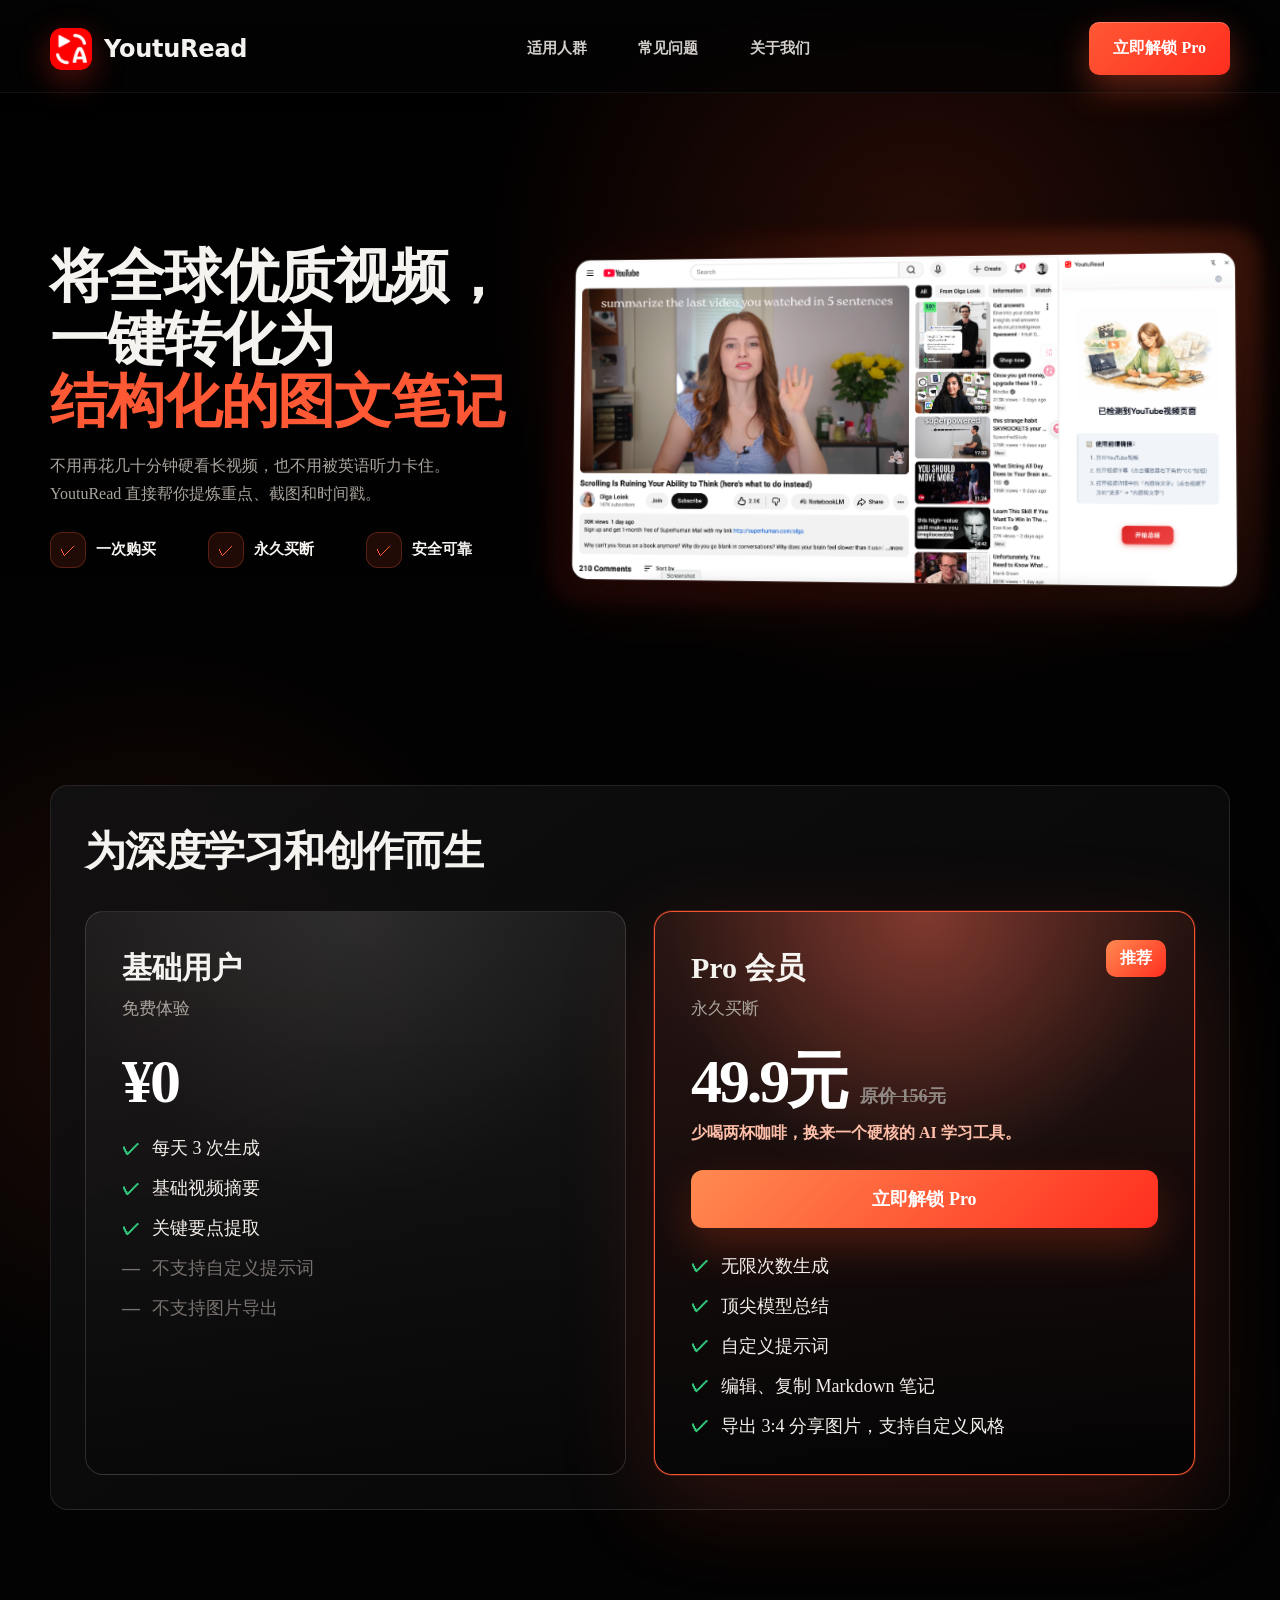
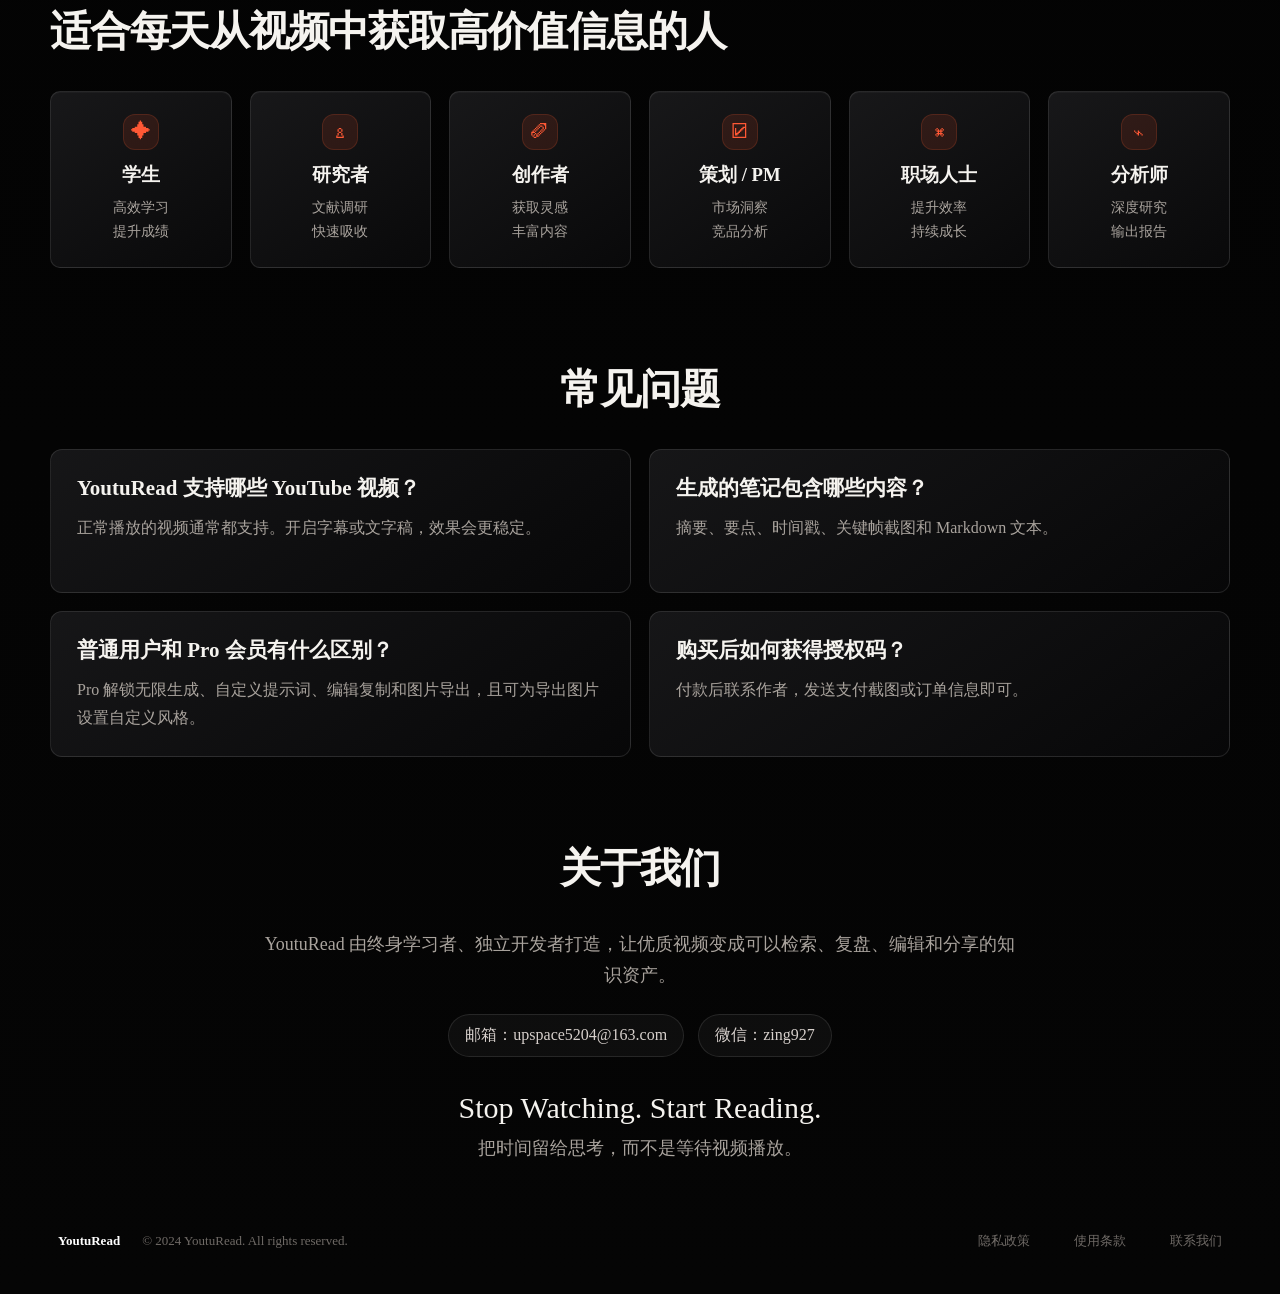
==== index.html @ a1bd4de1 "Refine export image copy" ====
<!doctype html>
<html lang="zh-CN">
  <head>
    <meta charset="UTF-8" />
    <meta name="viewport" content="width=device-width, initial-scale=1.0" />
    <title>YoutuRead Pro - 将视频转化为结构化图文笔记</title>
    <meta
      name="description"
      content="YoutuRead 是一款基于大模型的 YouTube 效率插件，一键将优质视频转化为结构化图文笔记。"
    />
    <link rel="icon" href="./assets/icon48.png" />
    <link rel="stylesheet" href="./styles.css" />
  </head>
  <body>
    <div class="noise"></div>
    <header class="site-header">
      <a class="brand" href="#" aria-label="YoutuRead 首页">
        <img src="./assets/icon48.png" alt="" />
        <span>YoutuRead</span>
      </a>
      <nav class="main-nav" aria-label="主导航">
        <a href="#audience">适用人群</a>
        <a href="#faq">常见问题</a>
        <a href="#about">关于我们</a>
      </nav>
      <a class="header-cta js-open-payment" href="#payment">立即解锁 Pro</a>
    </header>

    <main>
      <section class="hero">
        <div class="hero-copy">
          <h1>将全球优质视频，<br />一键转化为<br /><strong>结构化的图文笔记</strong></h1>
          <p class="hero-text">
            不用再花几十分钟硬看长视频，也不用被英语听力卡住。YoutuRead 直接帮你提炼重点、截图和时间戳。
          </p>
          <div class="trust-row" aria-label="购买权益">
            <div><span>✓</span><b>一次购买</b></div>
            <div><span>✓</span><b>永久买断</b></div>
            <div><span>✓</span><b>安全可靠</b></div>
          </div>
        </div>

        <figure class="product-stage" aria-label="产品界面预览">
          <img src="./assets/product-preview.png" alt="YoutuRead 在 YouTube 视频页侧边栏中的产品界面截图" />
        </figure>
      </section>

      <section class="pro-panel">
        <h2>为深度学习和创作而生</h2>
        <div class="plan-compare">
          <article class="plan-card basic-plan">
            <div class="plan-head">
              <h3>基础用户</h3>
              <p>免费体验</p>
            </div>
            <div class="plan-price">¥0</div>
            <ul>
              <li>每天 3 次生成</li>
              <li>基础视频摘要</li>
              <li>关键要点提取</li>
              <li class="muted">不支持自定义提示词</li>
              <li class="muted">不支持图片导出</li>
            </ul>
          </article>

          <article class="plan-card pro-plan">
            <div class="plan-badge">推荐</div>
            <div class="plan-head">
              <h3>Pro 会员</h3>
              <p>永久买断</p>
            </div>
            <div class="plan-price">
              <strong>49.9元</strong>
              <del>原价 156元</del>
              <span>少喝两杯咖啡，换来一个硬核的 AI 学习工具。</span>
            </div>
            <a class="plan-button js-open-payment" href="#payment">立即解锁 Pro</a>
            <ul>
              <li>无限次数生成</li>
              <li>顶尖模型总结</li>
              <li>自定义提示词</li>
              <li>编辑、复制 Markdown 笔记</li>
              <li>导出 3:4 分享图片，支持自定义风格</li>
            </ul>
          </article>
        </div>
      </section>

      <section class="audience" id="audience">
        <h2>适合每天从视频中获取高价值信息的人</h2>
        <div class="audience-grid">
          <article><span>✦</span><h3>学生</h3><p>高效学习<br />提升成绩</p></article>
          <article><span>♙</span><h3>研究者</h3><p>文献调研<br />快速吸收</p></article>
          <article><span>✐</span><h3>创作者</h3><p>获取灵感<br />丰富内容</p></article>
          <article><span>☑</span><h3>策划 / PM</h3><p>市场洞察<br />竞品分析</p></article>
          <article><span>⌘</span><h3>职场人士</h3><p>提升效率<br />持续成长</p></article>
          <article><span>⌁</span><h3>分析师</h3><p>深度研究<br />输出报告</p></article>
        </div>
      </section>

      <section class="faq-section" id="faq">
        <h2>常见问题</h2>
        <div class="faq-list">
          <article>
            <h3>YoutuRead 支持哪些 YouTube 视频？</h3>
            <p>正常播放的视频通常都支持。开启字幕或文字稿，效果会更稳定。</p>
          </article>
          <article>
            <h3>生成的笔记包含哪些内容？</h3>
            <p>摘要、要点、时间戳、关键帧截图和 Markdown 文本。</p>
          </article>
          <article>
            <h3>普通用户和 Pro 会员有什么区别？</h3>
            <p>Pro 解锁无限生成、自定义提示词、编辑复制和图片导出，且可为导出图片设置自定义风格。</p>
          </article>
          <article>
            <h3>购买后如何获得授权码？</h3>
            <p>付款后联系作者，发送支付截图或订单信息即可。</p>
          </article>
        </div>
      </section>

      <section class="about-section" id="about">
        <h2>关于我们</h2>
        <p>
          YoutuRead 由终身学习者、独立开发者打造，让优质视频变成可以检索、复盘、编辑和分享的知识资产。
        </p>
        <div class="contact-list" aria-label="联系方式">
          <a href="mailto:upspace5204@163.com">邮箱：upspace5204@163.com</a>
          <span>微信：zing927</span>
        </div>
        <h3>Stop Watching. Start Reading.</h3>
        <p>把时间留给思考，而不是等待视频播放。</p>
      </section>
    </main>

    <footer>
      <b>YoutuRead</b>
      <span>© 2024 YoutuRead. All rights reserved.</span>
      <nav><a href="#">隐私政策</a><a href="#">使用条款</a><a href="#">联系我们</a></nav>
    </footer>

    <div class="payment-modal" id="payment" aria-hidden="true">
      <div class="modal-backdrop" data-close-payment></div>
      <section class="modal-card" role="dialog" aria-modal="true" aria-labelledby="payment-title">
        <button class="modal-close" type="button" aria-label="关闭支付弹窗" data-close-payment>×</button>
        <h2 id="payment-title">选择支付方式</h2>
        <p class="modal-subtitle">永久会员 ¥49.9，一次购买，永久买断。</p>
        <div class="payment-options">
          <div class="payment-option wechat">
            <img class="qr-code" src="./assets/wechat-pay.jpg" alt="微信收款码" />
            <b>微信支付</b>
          </div>
          <div class="payment-option alipay">
            <img class="qr-code" src="./assets/alipay-pay.jpg" alt="支付宝收款码" />
            <b>支付宝支付</b>
          </div>
        </div>
        <div class="payment-notice">
          <b>支付成功后</b>
          <p>请联系作者并发送支付截图或订单信息，作者会为你发放 Pro 授权码。</p>
        </div>
      </section>
    </div>

    <script>
      const paymentModal = document.querySelector(".payment-modal");
      const openPaymentButtons = document.querySelectorAll(".js-open-payment");
      const closePaymentButtons = document.querySelectorAll("[data-close-payment]");

      function openPaymentModal(event) {
        event.preventDefault();
        paymentModal.setAttribute("aria-hidden", "false");
        document.body.classList.add("modal-open");
      }

      function closePaymentModal() {
        paymentModal.setAttribute("aria-hidden", "true");
        document.body.classList.remove("modal-open");
      }

      openPaymentButtons.forEach((button) => button.addEventListener("click", openPaymentModal));
      closePaymentButtons.forEach((button) => button.addEventListener("click", closePaymentModal));
      document.addEventListener("keydown", (event) => {
        if (event.key === "Escape") closePaymentModal();
      });
    </script>
  </body>
</html>
---- styles.css ----
:root {
  color-scheme: dark;
  --bg: #030303;
  --panel: #101011;
  --panel-2: #161616;
  --line: rgba(255, 255, 255, 0.11);
  --text: #f5f3ef;
  --muted: #a9a39d;
  --dim: #6f6a66;
  --orange: #ff5835;
  --red: #ff2d20;
  --glow: rgba(255, 82, 45, 0.38);
  --max: 1180px;
}

* {
  box-sizing: border-box;
}

html {
  scroll-behavior: smooth;
  scroll-padding-top: 116px;
}

body {
  margin: 0;
  min-height: 100vh;
  color: var(--text);
  font-family: "Songti SC", "Noto Serif CJK SC", "Source Han Serif SC", "STSong", "SimSun", Georgia, serif;
  background:
    radial-gradient(circle at 72% 9%, rgba(255, 72, 36, 0.16), transparent 28rem),
    radial-gradient(circle at 12% 35%, rgba(255, 78, 36, 0.1), transparent 24rem),
    linear-gradient(180deg, #000, var(--bg) 42%, #050505);
}

body.modal-open {
  overflow: hidden;
}

a {
  color: inherit;
  text-decoration: none;
}

button {
  font: inherit;
}

.noise {
  position: fixed;
  inset: 0;
  pointer-events: none;
  opacity: 0.2;
  z-index: 0;
  background-image:
    linear-gradient(rgba(255, 255, 255, 0.025) 1px, transparent 1px),
    linear-gradient(90deg, rgba(255, 255, 255, 0.018) 1px, transparent 1px);
  background-size: 42px 42px;
  mask-image: radial-gradient(circle at 50% 10%, #000, transparent 76%);
}

.site-header,
main,
footer {
  position: relative;
  z-index: 1;
}

.site-header {
  position: sticky;
  top: 0;
  z-index: 10;
  width: min(var(--max), calc(100% - 48px));
  margin: 0 auto;
  padding: 22px 0;
  display: flex;
  align-items: center;
  justify-content: space-between;
  gap: 32px;
}

.site-header::before {
  content: "";
  position: fixed;
  left: 0;
  right: 0;
  top: 0;
  height: 92px;
  z-index: -1;
  background: linear-gradient(180deg, rgba(3, 3, 3, 0.9), rgba(3, 3, 3, 0.72));
  border-bottom: 1px solid rgba(255, 255, 255, 0.06);
  backdrop-filter: blur(18px);
}

.brand {
  display: inline-flex;
  align-items: center;
  gap: 12px;
  font-size: 24px;
  font-weight: 800;
  letter-spacing: -0.01em;
  font-family: ui-sans-serif, system-ui, -apple-system, BlinkMacSystemFont, "Segoe UI", sans-serif;
}

.brand img,
.mini-brand img {
  width: 42px;
  height: 42px;
  border-radius: 10px;
  box-shadow: 0 10px 32px rgba(255, 50, 32, 0.34);
}

.main-nav {
  display: flex;
  align-items: center;
  gap: clamp(22px, 4vw, 58px);
  color: #f0ece8;
  font-size: 15px;
  font-weight: 700;
}

.main-nav a {
  opacity: 0.88;
  transition: color 0.2s, opacity 0.2s;
}

.main-nav a:hover {
  color: var(--orange);
  opacity: 1;
}

.header-cta,
.primary-cta {
  border-radius: 10px;
  background: linear-gradient(135deg, var(--orange), #ff2e1f);
  color: white;
  font-weight: 800;
  box-shadow: 0 14px 34px var(--glow), inset 0 1px 0 rgba(255, 255, 255, 0.24);
}

.header-cta {
  padding: 16px 24px;
  white-space: nowrap;
}

.hero {
  width: min(var(--max), calc(100% - 48px));
  margin: 42px auto 0;
  display: grid;
  grid-template-columns: 0.82fr 1.18fr;
  gap: 52px;
  align-items: center;
  min-height: 560px;
}

.section-kicker {
  color: #ff8a65;
  text-transform: uppercase;
  letter-spacing: 0.04em;
  font-size: 13px;
  font-weight: 800;
}

h1,
h2,
h3,
p {
  margin-top: 0;
}

h1 {
  margin: 0 0 18px;
  font-size: clamp(40px, 4.55vw, 58px);
  line-height: 1.08;
  letter-spacing: -0.02em;
  font-weight: 900;
}

h1 strong {
  color: var(--orange);
  font-style: normal;
}

.hero-text {
  max-width: 500px;
  color: var(--muted);
  font-size: 16px;
  line-height: 1.75;
}

.trust-row {
  display: grid;
  grid-template-columns: repeat(3, 1fr);
  gap: 12px;
  margin: 24px 0;
  max-width: 480px;
}

.trust-row div {
  display: grid;
  grid-template-columns: 36px 1fr;
  gap: 10px;
  align-items: center;
  min-width: 0;
}

.trust-row span {
  width: 36px;
  height: 36px;
  display: grid;
  place-items: center;
  border-radius: 12px;
  color: var(--orange);
  background: rgba(255, 81, 42, 0.12);
  border: 1px solid rgba(255, 102, 66, 0.26);
}

.trust-row b {
  font-size: 15px;
}

.primary-cta {
  display: inline-flex;
  align-items: center;
  justify-content: center;
  gap: 22px;
  padding: 17px 30px;
  font-size: 17px;
  min-height: 58px;
}

.primary-cta b {
  font-size: 16px;
}

.product-stage {
  position: relative;
  margin: 0;
  border-radius: 18px;
  transform: perspective(1200px) rotateY(-5deg) rotateX(2deg);
}

.product-stage::before {
  content: "";
  position: absolute;
  inset: -24px;
  z-index: -1;
  border-radius: 30px;
  background:
    radial-gradient(circle at 80% 20%, rgba(255, 89, 44, 0.24), transparent 28rem),
    radial-gradient(circle at 24% 84%, rgba(255, 46, 31, 0.14), transparent 22rem);
  filter: blur(8px);
}

.product-stage img {
  display: block;
  width: min(760px, 100%);
  height: auto;
  border-radius: 16px;
  border: 1px solid rgba(255, 255, 255, 0.14);
  box-shadow: 0 34px 120px rgba(0, 0, 0, 0.62), 0 18px 70px rgba(255, 73, 36, 0.13);
}

.browser-window,
.note-panel {
  background: linear-gradient(180deg, rgba(25, 25, 27, 0.92), rgba(13, 13, 14, 0.94));
  border: 1px solid var(--line);
  box-shadow: 0 34px 120px rgba(0, 0, 0, 0.55);
  backdrop-filter: blur(18px);
}

.browser-window {
  position: absolute;
  width: 620px;
  right: 42px;
  top: 48px;
  border-radius: 13px;
  overflow: hidden;
  padding: 0 20px 22px;
}

.window-bar {
  height: 34px;
  display: flex;
  align-items: center;
  gap: 8px;
  border-bottom: 1px solid rgba(255, 255, 255, 0.06);
}

.window-bar i {
  width: 8px;
  height: 8px;
  border-radius: 50%;
  background: #ff5f56;
}

.window-bar i:nth-child(2) {
  background: #ffbd2e;
}

.window-bar i:nth-child(3) {
  background: #27c93f;
}

.youtube-top {
  height: 44px;
  display: flex;
  align-items: center;
  gap: 12px;
  font-weight: 800;
}

.youtube-top span {
  width: 18px;
  height: 13px;
  border-radius: 4px;
  background: var(--red);
}

.video-frame {
  height: 300px;
  position: relative;
  overflow: hidden;
  border-radius: 8px;
  background:
    radial-gradient(circle at 50% 32%, rgba(69, 108, 145, 0.4), transparent 18%),
    linear-gradient(90deg, #05070b, #10151c 44%, #050508);
}

.speaker {
  position: absolute;
  left: 50%;
  bottom: 18px;
  width: 170px;
  height: 230px;
  transform: translateX(-50%);
}

.head {
  position: absolute;
  left: 58px;
  top: 10px;
  width: 54px;
  height: 64px;
  border-radius: 44% 44% 50% 50%;
  background: linear-gradient(#d5a086, #a87361);
}

.torso {
  position: absolute;
  left: 28px;
  top: 80px;
  width: 116px;
  height: 150px;
  border-radius: 44px 44px 14px 14px;
  background: linear-gradient(90deg, #070707, #171717, #050505);
}

.arm {
  position: absolute;
  width: 66px;
  height: 16px;
  border-radius: 999px;
  background: #b47f68;
  top: 125px;
}

.arm.left {
  left: 2px;
  transform: rotate(27deg);
}

.arm.right {
  right: 2px;
  transform: rotate(-27deg);
}

.playbar {
  position: absolute;
  left: 20px;
  right: 20px;
  bottom: 18px;
  height: 4px;
  border-radius: 999px;
  background: rgba(255, 255, 255, 0.25);
}

.playbar span {
  display: block;
  width: 29%;
  height: 100%;
  border-radius: inherit;
  background: var(--red);
}

.browser-window h3 {
  margin: 18px 0 14px;
  font-size: 15px;
}

.channel-row {
  display: flex;
  align-items: center;
  gap: 12px;
  color: white;
}

.avatar {
  width: 42px;
  height: 42px;
  border-radius: 50%;
  background: linear-gradient(135deg, #ca8261, #3d2821);
}

.channel-row div {
  flex: 1;
  display: grid;
}

.channel-row small {
  color: var(--dim);
}

.channel-row button {
  border: 0;
  border-radius: 999px;
  padding: 10px 18px;
  font-weight: 800;
}

.note-panel {
  position: absolute;
  right: 0;
  top: 80px;
  width: 362px;
  min-height: 560px;
  border-radius: 16px;
  padding: 22px;
}

.panel-head,
.mini-brand,
.progress-label,
.tabs,
.thumbs,
footer,
footer nav {
  display: flex;
  align-items: center;
}

.panel-head {
  justify-content: space-between;
}

.mini-brand {
  gap: 10px;
  font-weight: 900;
}

.mini-brand img {
  width: 32px;
  height: 32px;
  border-radius: 8px;
}

.panel-head button {
  width: 28px;
  height: 28px;
  border: 0;
  color: white;
  background: transparent;
  font-size: 28px;
}

.progress-label {
  justify-content: space-between;
  margin: 22px 0 8px;
  font-size: 13px;
}

.progress {
  height: 4px;
  border-radius: 99px;
  background: rgba(255, 255, 255, 0.16);
  overflow: hidden;
}

.progress span {
  display: block;
  height: 100%;
  border-radius: inherit;
  background: linear-gradient(90deg, var(--red), #ff8a50);
}

.tabs {
  margin: 12px 0 18px;
  padding: 4px;
  border-radius: 8px;
  background: rgba(255, 255, 255, 0.06);
}

.tabs button {
  flex: 1;
  min-height: 31px;
  color: var(--muted);
  border: 0;
  border-radius: 6px;
  background: transparent;
}

.tabs .active {
  color: white;
  background: rgba(255, 87, 44, 0.25);
}

.note-panel h4 {
  margin: 0 0 12px;
  font-size: 17px;
}

.note-panel p,
.note-panel li {
  color: #beb8b3;
  font-size: 13px;
  line-height: 1.75;
}

.note-panel h5 {
  margin: 20px 0 8px;
}

.note-panel ul {
  padding-left: 18px;
}

.note-panel li::marker {
  color: var(--orange);
}

.thumbs {
  gap: 12px;
}

.thumbs span {
  flex: 1;
  height: 72px;
  border-radius: 8px;
  background: linear-gradient(135deg, #ece6dd, #252525);
  border: 1px solid rgba(255, 255, 255, 0.12);
}

.thumbs span:nth-child(2) {
  background: linear-gradient(135deg, #162947, #0a0b0f 60%, #c08265);
}

.thumbs span:nth-child(3) {
  background: linear-gradient(135deg, #f2eee5, #777);
}

.pro-panel,
.audience,
.faq-section,
.about-section {
  width: min(var(--max), calc(100% - 48px));
  margin: 96px auto 0;
}

.section-kicker {
  text-align: center;
  color: var(--dim);
  margin-bottom: 8px;
}

.pro-panel h2,
.audience h2,
.faq-section h2,
.about-section h2 {
  text-align: center;
  font-size: clamp(28px, 3.2vw, 42px);
  line-height: 1.25;
  letter-spacing: -0.03em;
}

.audience-grid article {
  min-height: 170px;
  border: 1px solid var(--line);
  border-radius: 10px;
  padding: 28px 30px;
  background: linear-gradient(145deg, rgba(27, 27, 29, 0.88), rgba(10, 10, 11, 0.88));
  box-shadow: inset 0 1px 0 rgba(255, 255, 255, 0.03);
}

.audience-grid span,
.pro-icon {
  width: 48px;
  height: 48px;
  display: grid;
  place-items: center;
  color: var(--orange);
  border-radius: 12px;
  background: rgba(255, 83, 44, 0.12);
  border: 1px solid rgba(255, 95, 50, 0.17);
  font-size: 28px;
}

.audience-grid p,
.faq-section p,
.about-section p {
  color: var(--muted);
  line-height: 1.75;
}

.pro-panel {
  margin-top: 86px;
  padding: 40px 34px 34px;
  border: 1px solid rgba(255, 255, 255, 0.1);
  border-radius: 18px;
  background: linear-gradient(145deg, rgba(20, 20, 22, 0.76), rgba(6, 6, 7, 0.88));
}

.pro-panel .section-kicker,
.pro-panel h2 {
  text-align: left;
}

.plan-compare {
  display: grid;
  grid-template-columns: repeat(2, minmax(0, 1fr));
  gap: 28px;
  margin-top: 34px;
}

.plan-card {
  position: relative;
  min-height: 510px;
  padding: 36px;
  border-radius: 18px;
  background: linear-gradient(180deg, rgba(255, 255, 255, 0.055), rgba(0, 0, 0, 0.18));
  border: 1px solid rgba(255, 255, 255, 0.14);
  overflow: hidden;
}

.plan-card::before {
  content: "";
  position: absolute;
  inset: 0;
  pointer-events: none;
  background: radial-gradient(circle at 50% 0%, rgba(255, 255, 255, 0.08), transparent 18rem);
}

.pro-plan {
  border-color: rgba(255, 88, 53, 0.95);
  box-shadow: 0 0 0 1px rgba(255, 88, 53, 0.2), 0 28px 100px rgba(255, 74, 34, 0.16);
  background:
    radial-gradient(circle at 50% 0%, rgba(255, 78, 53, 0.36), transparent 16rem),
    linear-gradient(180deg, rgba(255, 88, 53, 0.12), rgba(0, 0, 0, 0.18));
}

.plan-badge {
  position: absolute;
  top: 28px;
  right: 28px;
  padding: 8px 14px;
  border-radius: 10px;
  color: white;
  background: linear-gradient(135deg, #ff8a50, #ff2e1f);
  font-weight: 900;
}

.plan-head h3 {
  margin-bottom: 8px;
  font-size: 30px;
}

.plan-head p {
  margin-bottom: 0;
  color: var(--muted);
  font-size: 17px;
}

.plan-price {
  display: flex;
  flex-wrap: wrap;
  align-items: baseline;
  gap: 8px 14px;
  margin: 30px 0 24px;
  color: white;
  font-weight: 900;
}

.plan-price strong {
  font-size: 62px;
  line-height: 1;
  letter-spacing: -0.05em;
}

.plan-price del {
  width: fit-content;
  color: #8d8580;
  font-size: 18px;
  font-weight: 700;
}

.plan-price span {
  flex-basis: 100%;
  max-width: 360px;
  color: #ffbea8;
  font-size: 16px;
  font-weight: 700;
  line-height: 1.6;
}

.basic-plan .plan-price {
  display: block;
  font-size: 62px;
  line-height: 1;
  letter-spacing: -0.05em;
}

.plan-button {
  display: flex;
  align-items: center;
  justify-content: center;
  min-height: 58px;
  margin-bottom: 26px;
  border-radius: 12px;
  color: white;
  background: linear-gradient(135deg, #ff8a50, #ff2e1f);
  font-size: 18px;
  font-weight: 900;
  box-shadow: 0 18px 42px rgba(255, 74, 34, 0.24);
}

.plan-card ul {
  display: grid;
  gap: 16px;
  margin: 0;
  padding: 0;
  list-style: none;
}

.plan-card li {
  display: flex;
  gap: 12px;
  align-items: center;
  color: #f3eee9;
  font-size: 18px;
}

.plan-card li::before {
  content: "✓";
  color: #34d381;
  font-weight: 900;
}

.plan-card li.muted {
  color: #77716d;
}

.plan-card li.muted::before {
  content: "—";
  color: #77716d;
}

.payment-modal {
  position: fixed;
  inset: 0;
  z-index: 20;
  display: grid;
  place-items: center;
  padding: 24px;
  opacity: 0;
  visibility: hidden;
  transition: opacity 0.22s ease, visibility 0.22s ease;
}

.payment-modal[aria-hidden="false"] {
  opacity: 1;
  visibility: visible;
}

.modal-backdrop {
  position: absolute;
  inset: 0;
  background: rgba(0, 0, 0, 0.72);
  backdrop-filter: blur(14px);
}

.modal-card {
  position: relative;
  width: min(620px, 100%);
  padding: 34px;
  border-radius: 18px;
  border: 1px solid rgba(255, 88, 53, 0.45);
  background:
    radial-gradient(circle at 18% 0%, rgba(255, 88, 53, 0.24), transparent 18rem),
    linear-gradient(145deg, rgba(24, 18, 16, 0.98), rgba(8, 8, 9, 0.98));
  box-shadow: 0 28px 100px rgba(0, 0, 0, 0.72), 0 18px 80px rgba(255, 74, 34, 0.18);
  transform: translateY(12px) scale(0.98);
  transition: transform 0.22s ease;
}

.payment-modal[aria-hidden="false"] .modal-card {
  transform: translateY(0) scale(1);
}

.modal-close {
  position: absolute;
  top: 18px;
  right: 18px;
  width: 34px;
  height: 34px;
  border: 1px solid rgba(255, 255, 255, 0.12);
  border-radius: 50%;
  color: white;
  background: rgba(255, 255, 255, 0.06);
  font-size: 24px;
  line-height: 1;
  cursor: pointer;
}

.modal-card h2 {
  margin-bottom: 8px;
  font-size: 34px;
  letter-spacing: -0.02em;
}

.modal-subtitle {
  color: var(--muted);
  margin-bottom: 24px;
}

.payment-options {
  display: grid;
  grid-template-columns: repeat(2, 1fr);
  gap: 14px;
}

.payment-option {
  display: grid;
  justify-items: center;
  gap: 10px;
  min-height: 226px;
  padding: 20px;
  border: 1px solid rgba(255, 255, 255, 0.1);
  border-radius: 14px;
  color: white;
  background: rgba(255, 255, 255, 0.045);
  text-align: center;
  transition: transform 0.18s ease, border-color 0.18s ease, background 0.18s ease;
}

.payment-option:hover {
  transform: translateY(-2px);
  border-color: rgba(255, 255, 255, 0.24);
  background: rgba(255, 255, 255, 0.075);
}

.qr-code {
  width: 150px;
  aspect-ratio: 1;
  display: block;
  object-fit: contain;
  padding: 8px;
  border-radius: 14px;
  background: #fff;
  box-shadow: 0 14px 32px rgba(0, 0, 0, 0.24);
}

.payment-option b {
  font-size: 20px;
}

.payment-notice {
  margin-top: 18px;
  padding: 18px 20px;
  border-radius: 14px;
  border: 1px solid rgba(255, 88, 53, 0.22);
  background: rgba(255, 88, 53, 0.09);
}

.payment-notice b {
  color: #ffd4c7;
}

.payment-notice p {
  margin: 6px 0 0;
  color: #d7d0cc;
  line-height: 1.75;
}

.audience h2 {
  text-align: left;
  max-width: 920px;
}

.audience .section-kicker {
  text-align: left;
  color: #ffb095;
}

.audience-grid {
  display: grid;
  grid-template-columns: repeat(6, 1fr);
  gap: 18px;
  margin-top: 30px;
}

.audience-grid article {
  min-height: 134px;
  padding: 22px;
  text-align: center;
}

.audience-grid span {
  margin: 0 auto 12px;
  width: 36px;
  height: 36px;
  font-size: 20px;
}

.audience-grid h3 {
  margin-bottom: 8px;
}

.audience-grid p {
  margin: 0;
  font-size: 14px;
}

.faq-list {
  display: grid;
  grid-template-columns: repeat(2, 1fr);
  gap: 18px;
  margin-top: 30px;
}

.faq-list article {
  min-height: 144px;
  padding: 24px 26px;
  border: 1px solid var(--line);
  border-radius: 12px;
  background: linear-gradient(145deg, rgba(27, 27, 29, 0.82), rgba(8, 8, 9, 0.88));
}

.faq-list h3 {
  margin-bottom: 12px;
  color: var(--text);
  font-size: 21px;
  line-height: 1.35;
}

.faq-list p {
  margin-bottom: 0;
}

.about-section {
  max-width: 900px;
  text-align: center;
  margin-top: 86px;
}

.about-section p {
  max-width: 760px;
  margin: 0 auto 16px;
  font-size: 18px;
}

.contact-list {
  display: flex;
  justify-content: center;
  gap: 14px;
  flex-wrap: wrap;
  margin: 22px auto 0;
}

.contact-list a,
.contact-list span {
  padding: 10px 16px;
  border: 1px solid rgba(255, 255, 255, 0.1);
  border-radius: 999px;
  color: #d7d0cc;
  background: rgba(255, 255, 255, 0.04);
}

.contact-list a:hover {
  color: white;
  border-color: rgba(255, 88, 53, 0.42);
}

.about-section h3 {
  margin: 34px 0 8px;
  font-size: 30px;
  font-weight: 500;
}

footer {
  width: min(var(--max), calc(100% - 48px));
  margin: 68px auto 0;
  padding: 0 8px 44px;
  gap: 22px;
  color: var(--dim);
  font-size: 13px;
}

footer b {
  color: white;
}

footer nav {
  margin-left: auto;
  gap: 44px;
}

footer a:hover {
  color: var(--orange);
}

@media (max-width: 1060px) {
  .site-header {
    flex-wrap: wrap;
  }

  .site-header::before {
    height: 132px;
  }

  .main-nav {
    order: 3;
    width: 100%;
    justify-content: center;
  }

  .hero {
    grid-template-columns: 1fr;
    min-height: auto;
  }

  .pro-panel,
  .audience,
  .faq-section,
  .about-section {
    margin-top: 72px;
  }

  .product-stage {
    transform: none;
  }

  .audience-grid {
    grid-template-columns: repeat(2, 1fr);
  }

  .plan-compare {
    grid-template-columns: 1fr;
  }
}

@media (max-width: 680px) {
  html {
    scroll-padding-top: 142px;
  }

  .site-header,
  .hero,
  .pro-panel,
  .audience,
  .faq-section,
  .about-section,
  footer {
    width: min(100% - 28px, var(--max));
  }

  .site-header {
    padding: 14px 0 16px;
  }

  .site-header::before {
    height: 122px;
  }

  .brand {
    font-size: 20px;
  }

  .brand img {
    width: 36px;
    height: 36px;
  }

  .header-cta {
    padding: 12px 14px;
    font-size: 13px;
  }

  .main-nav {
    gap: 14px;
    overflow-x: auto;
    justify-content: flex-start;
    padding-bottom: 4px;
    font-size: 13px;
  }

  .hero {
    margin-top: 18px;
    gap: 36px;
  }

  h1 {
    font-size: 42px;
  }

  .hero-text {
    font-size: 16px;
  }

  .trust-row,
  .audience-grid,
  .faq-list {
    grid-template-columns: 1fr;
  }

  .primary-cta {
    width: 100%;
    gap: 12px;
    padding-inline: 18px;
    font-size: 16px;
  }

  .product-stage img {
    border-radius: 12px;
  }

  .pro-panel,
  .audience,
  .faq-section,
  .about-section {
    margin-top: 56px;
  }

  .pro-panel {
    padding: 24px 14px 18px;
  }

  .plan-compare,
  .audience-grid,
  .faq-list {
    margin-top: 22px;
  }

  .plan-card {
    min-height: auto;
    padding: 28px 22px;
  }

  .modal-card {
    padding: 28px 20px 22px;
  }

  .payment-options {
    grid-template-columns: 1fr;
  }

  footer {
    flex-direction: column;
    align-items: flex-start;
    margin-top: 48px;
  }

  footer nav {
    margin-left: 0;
    flex-wrap: wrap;
    gap: 18px;
  }
}
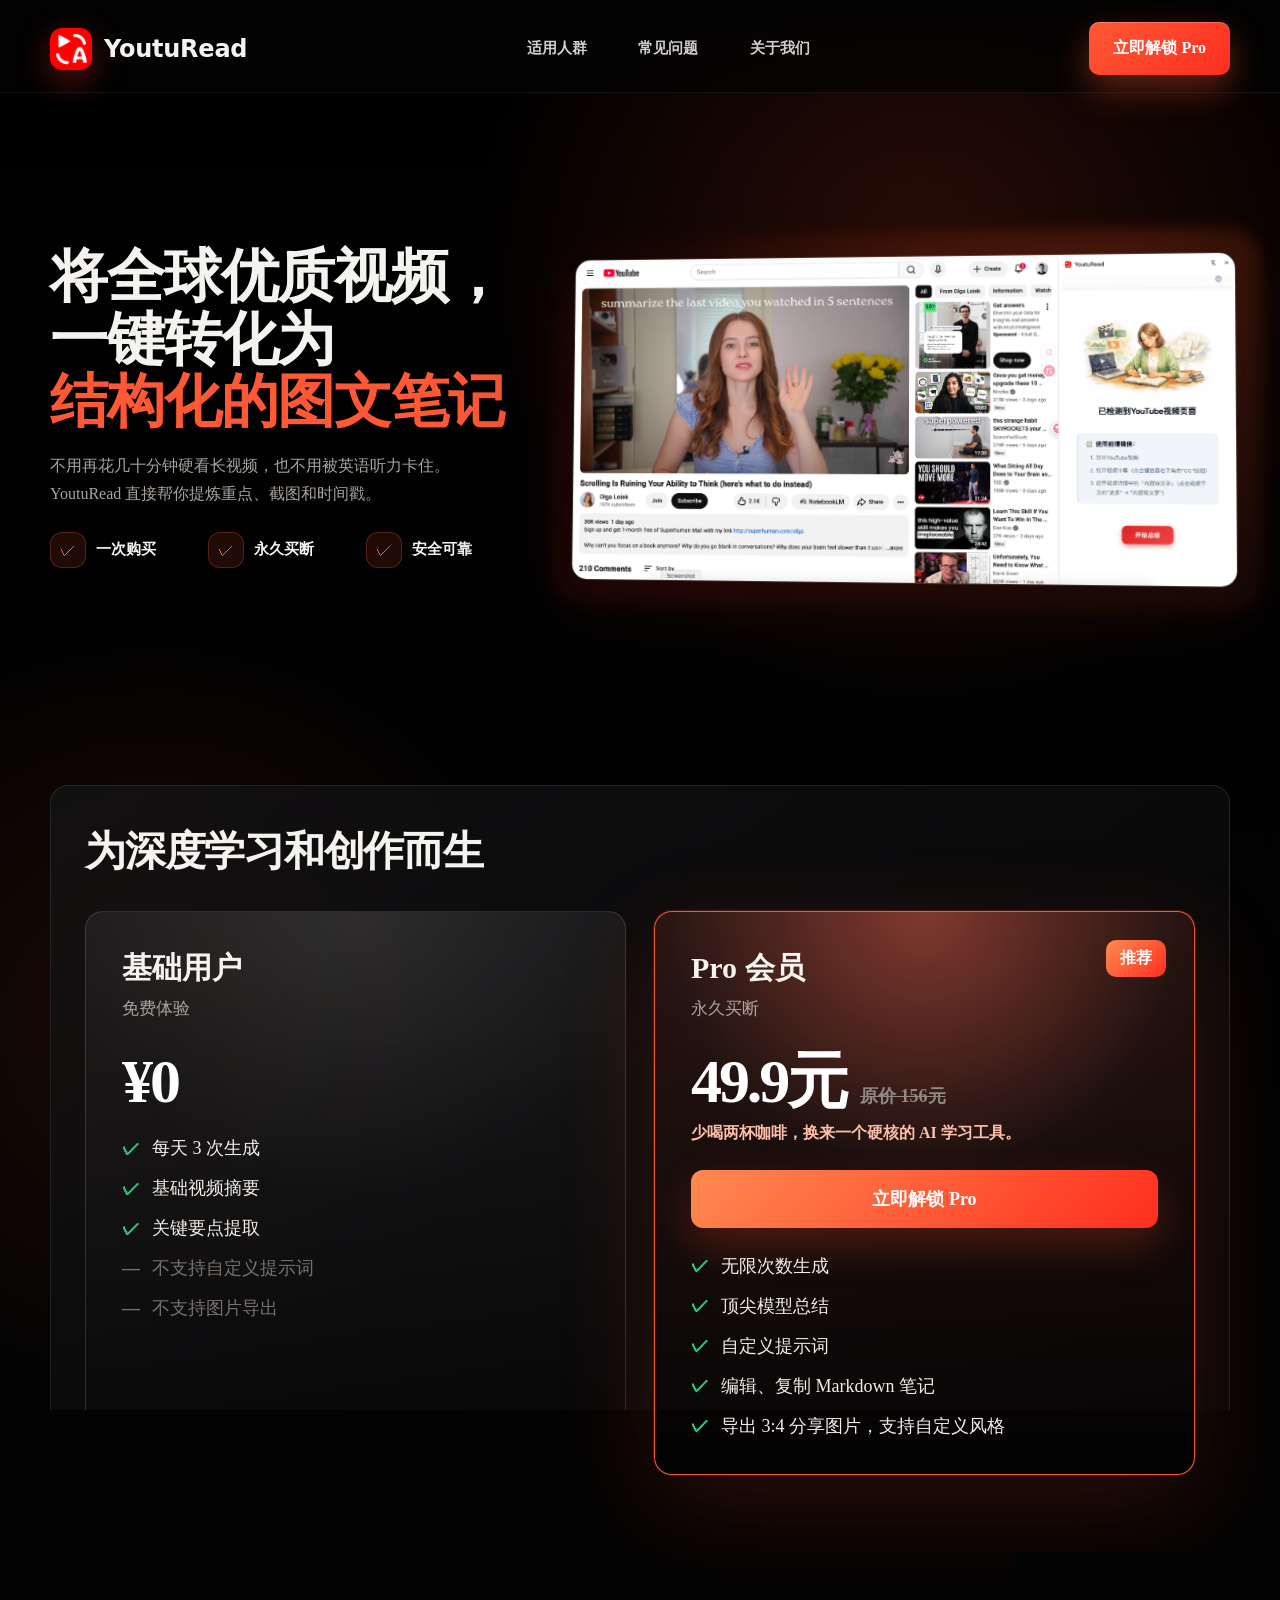
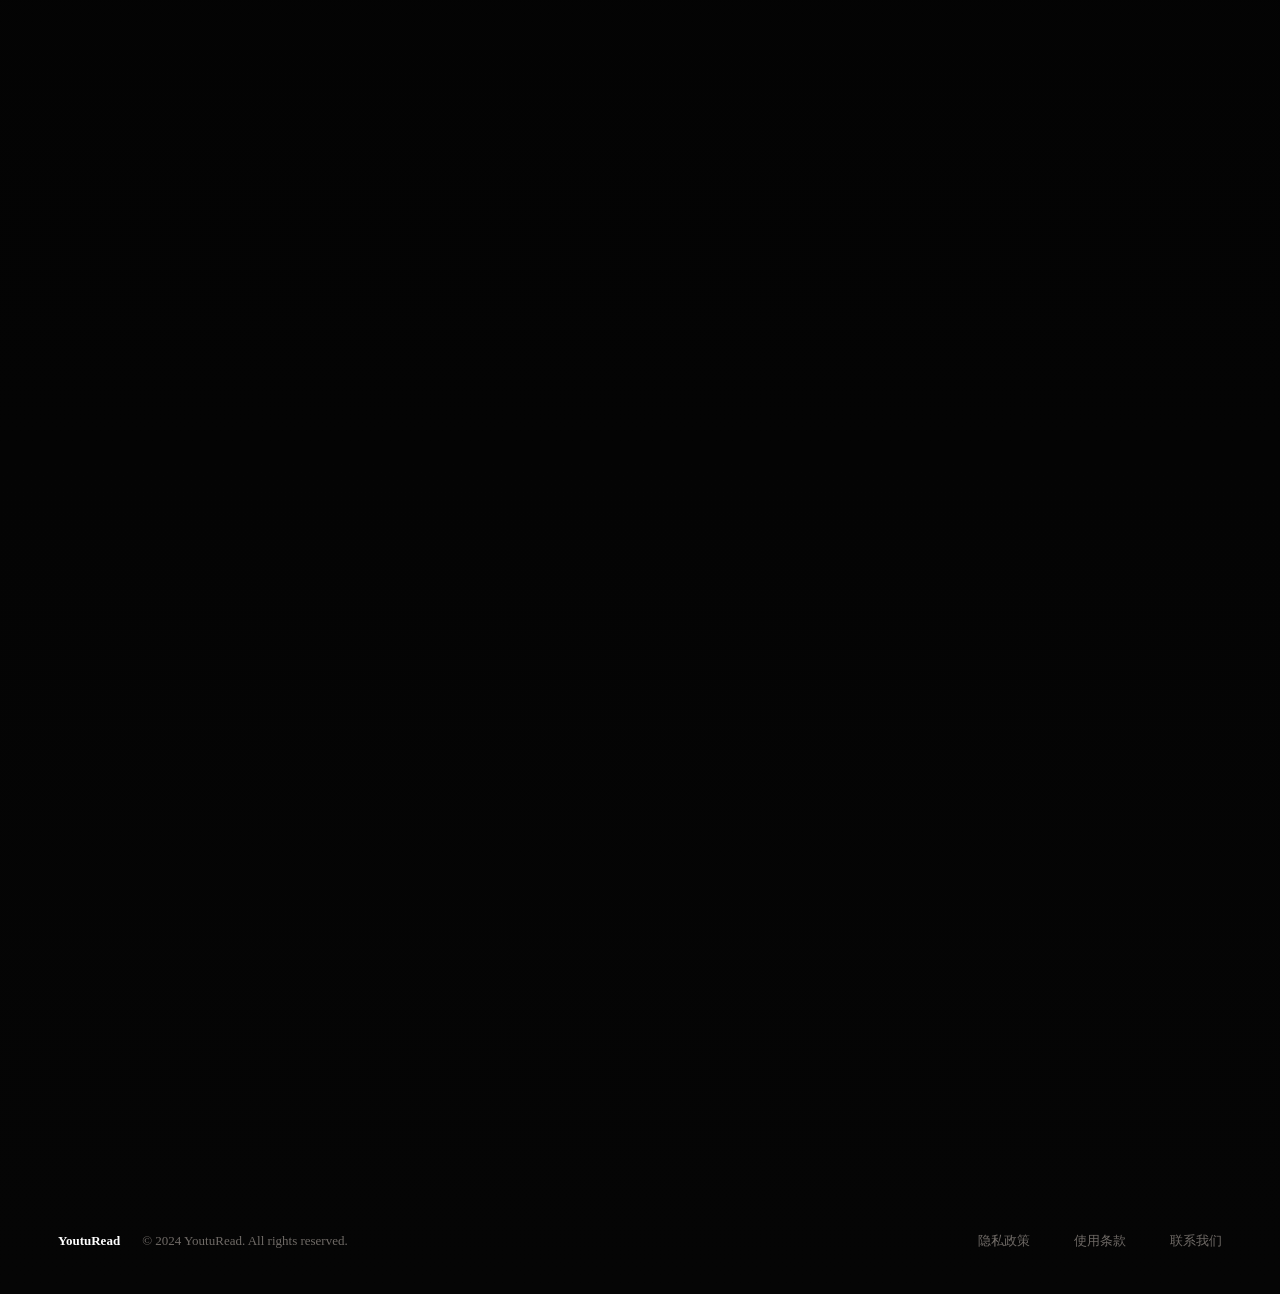
==== commit dbd05627: "Add privacy policy page" ====
--- a/index.html
+++ b/index.html
@@ -137,7 +137,7 @@
     <footer>
       <b>YoutuRead</b>
       <span>© 2024 YoutuRead. All rights reserved.</span>
-      <nav><a href="#">隐私政策</a><a href="#">使用条款</a><a href="#">联系我们</a></nav>
+      <nav><a href="./privacy.html">隐私政策</a><a href="#">使用条款</a><a href="mailto:upspace5204@163.com">联系我们</a></nav>
     </footer>
 
     <div class="payment-modal" id="payment" aria-hidden="true">
@@ -184,6 +184,11 @@
       document.addEventListener("keydown", (event) => {
         if (event.key === "Escape") closePaymentModal();
       });
+
+      if (window.location.hash === "#payment") {
+        paymentModal.setAttribute("aria-hidden", "false");
+        document.body.classList.add("modal-open");
+      }
     </script>
   </body>
 </html>
--- a/styles.css
+++ b/styles.css
@@ -995,6 +995,90 @@
   font-weight: 500;
 }
 
+.legal-page {
+  width: min(920px, calc(100% - 48px));
+  margin: 64px auto 0;
+}
+
+.legal-hero {
+  padding: 54px 0 30px;
+  border-bottom: 1px solid var(--line);
+}
+
+.legal-hero .section-kicker {
+  text-align: left;
+  color: #ffb095;
+}
+
+.legal-hero h1 {
+  margin-bottom: 12px;
+  font-size: clamp(42px, 5.5vw, 68px);
+}
+
+.legal-hero p:last-child {
+  margin-bottom: 0;
+  color: var(--muted);
+  font-size: 16px;
+}
+
+.legal-content {
+  padding: 28px 0 10px;
+}
+
+.legal-content section {
+  padding: 28px 0;
+  border-bottom: 1px solid rgba(255, 255, 255, 0.08);
+}
+
+.legal-content h2 {
+  margin-bottom: 14px;
+  font-size: 24px;
+  line-height: 1.35;
+}
+
+.legal-content p,
+.legal-content li {
+  color: var(--muted);
+  font-size: 16px;
+  line-height: 1.9;
+}
+
+.legal-content p {
+  margin-bottom: 12px;
+}
+
+.legal-content ul {
+  display: grid;
+  gap: 10px;
+  margin: 14px 0 0;
+  padding-left: 22px;
+}
+
+.legal-content li::marker {
+  color: var(--orange);
+}
+
+.legal-contact {
+  display: flex;
+  flex-wrap: wrap;
+  gap: 12px;
+  margin-top: 16px;
+}
+
+.legal-contact a,
+.legal-contact span {
+  padding: 10px 16px;
+  border: 1px solid rgba(255, 255, 255, 0.1);
+  border-radius: 999px;
+  color: #f1ece8;
+  background: rgba(255, 255, 255, 0.04);
+}
+
+.legal-contact a:hover {
+  color: white;
+  border-color: rgba(255, 88, 53, 0.42);
+}
+
 footer {
   width: min(var(--max), calc(100% - 48px));
   margin: 68px auto 0;
@@ -1064,6 +1148,7 @@
 
   .site-header,
   .hero,
+  .legal-page,
   .pro-panel,
   .audience,
   .faq-section,
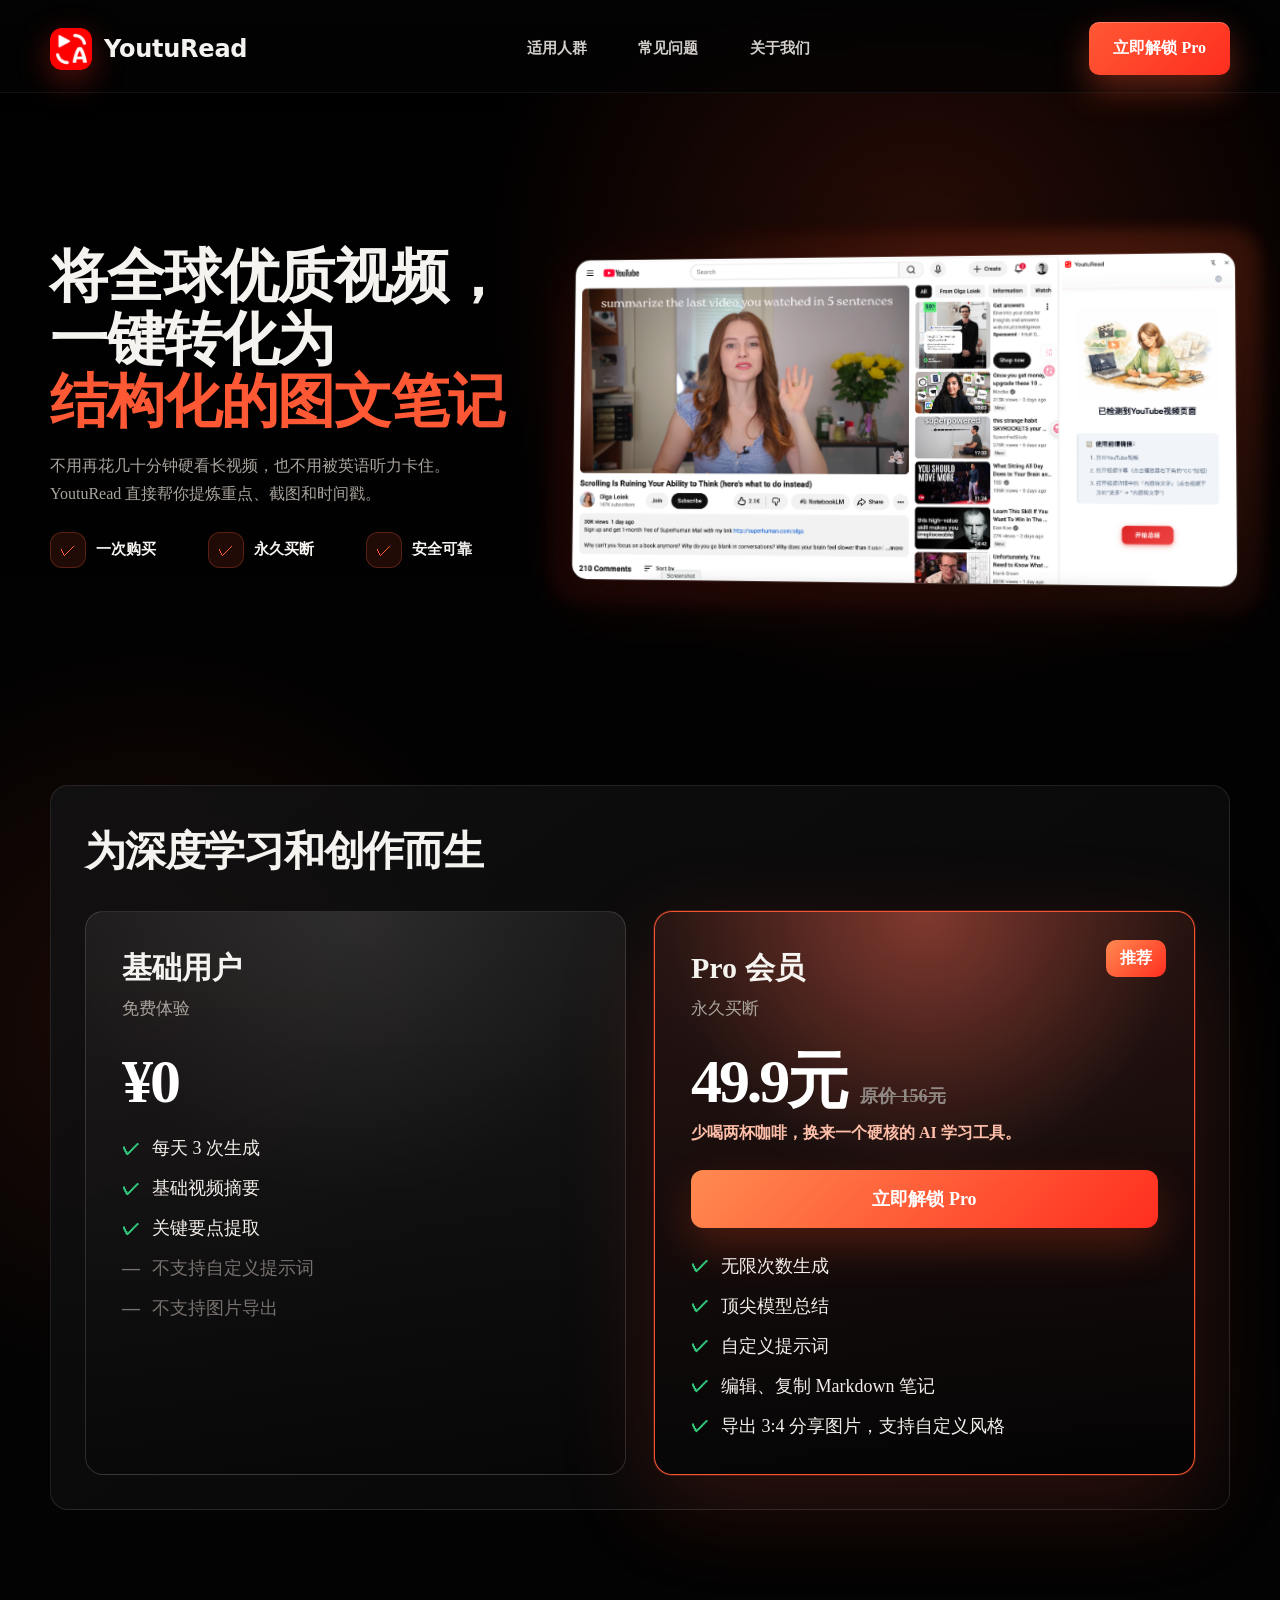
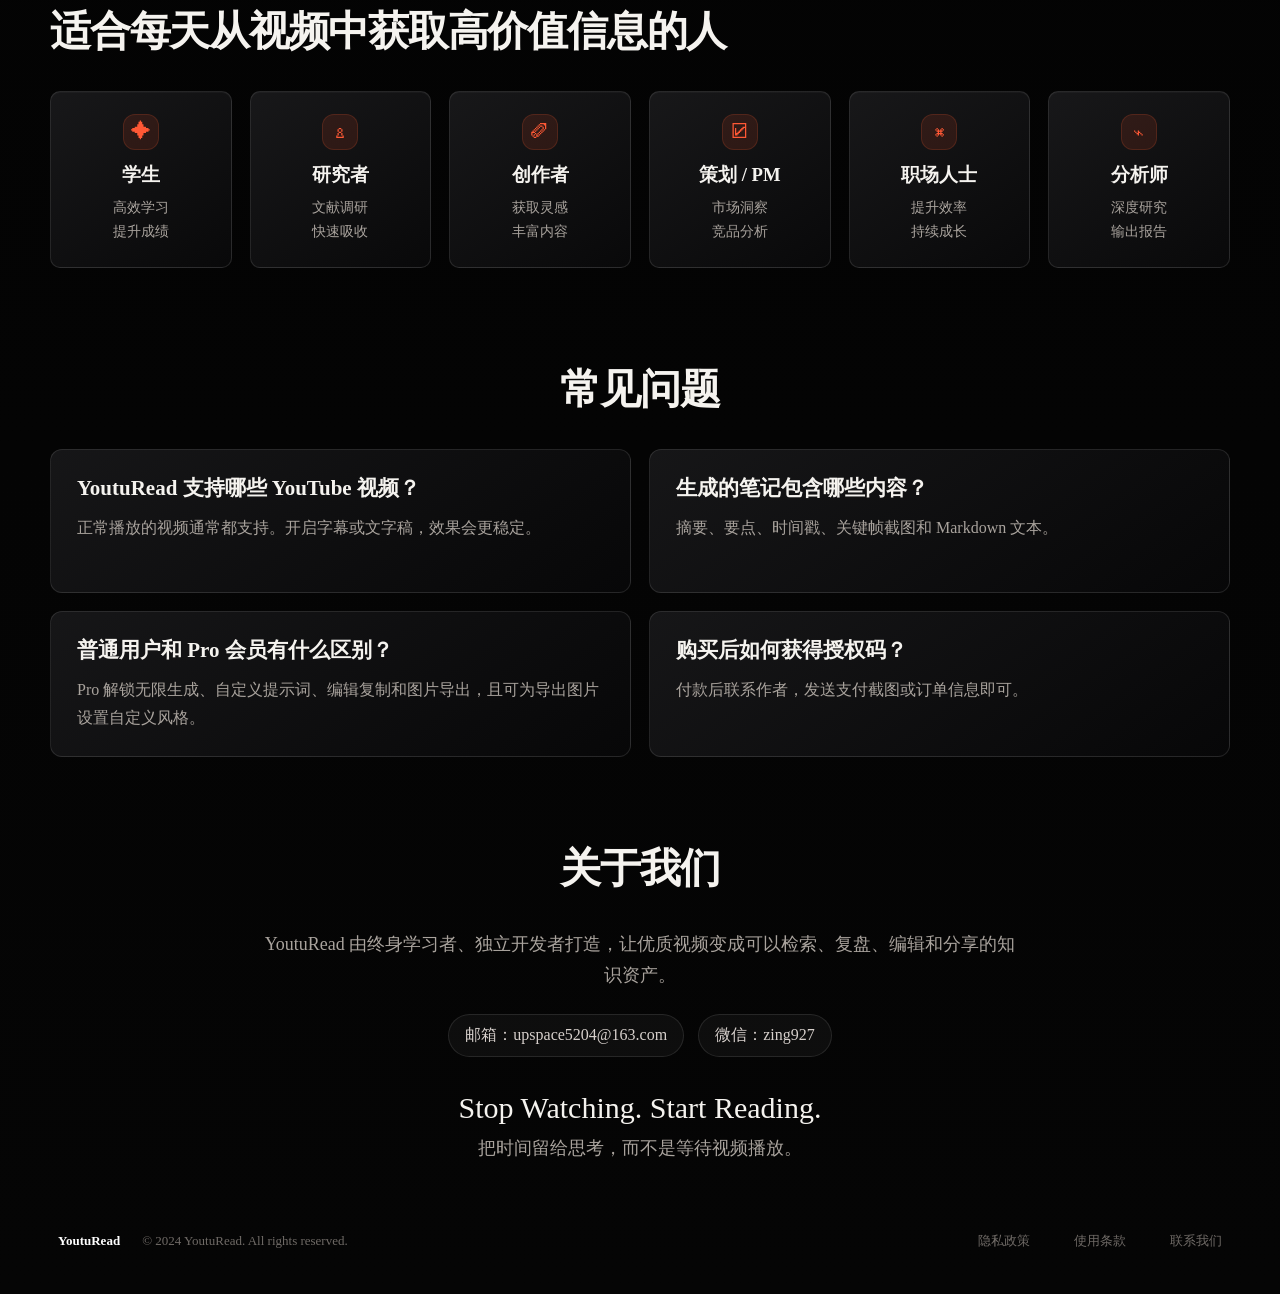
==== commit c4ac6926: "Add YoutuRead-specific privacy URL" ====
--- a/index.html
+++ b/index.html
@@ -137,7 +137,7 @@
     <footer>
       <b>YoutuRead</b>
       <span>© 2024 YoutuRead. All rights reserved.</span>
-      <nav><a href="./privacy.html">隐私政策</a><a href="#">使用条款</a><a href="mailto:upspace5204@163.com">联系我们</a></nav>
+      <nav><a href="./youturead/privacy.html">隐私政策</a><a href="#">使用条款</a><a href="mailto:upspace5204@163.com">联系我们</a></nav>
     </footer>
 
     <div class="payment-modal" id="payment" aria-hidden="true">
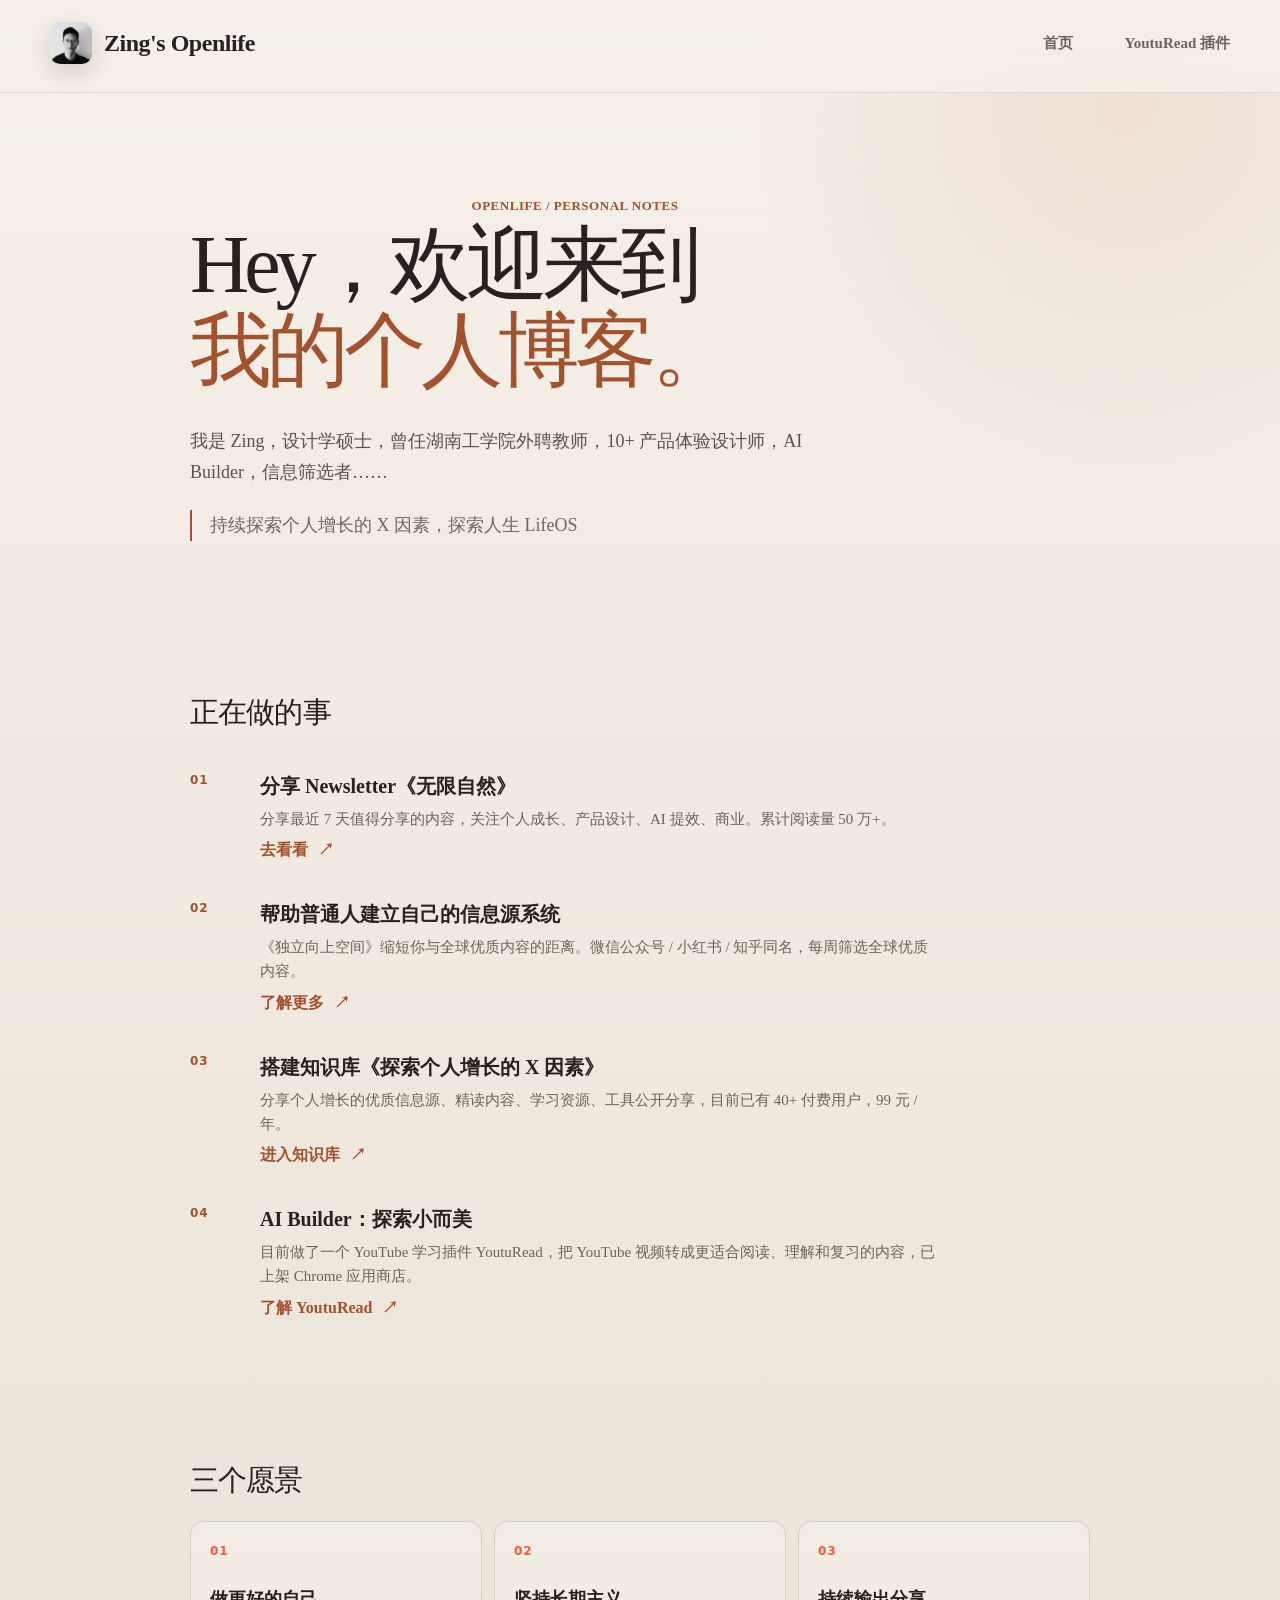
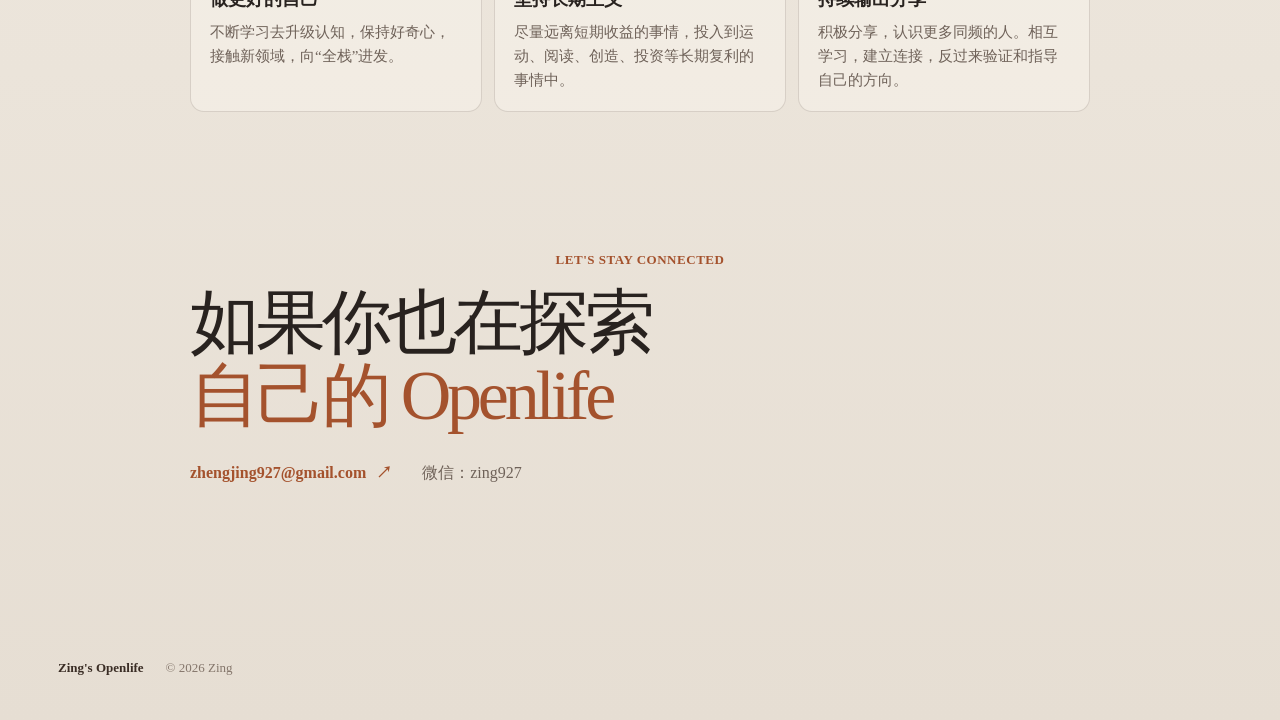
==== commit a6e50e19: "Redesign personal blog and YoutuRead pages" ====
--- a/index.html
+++ b/index.html
@@ -3,192 +3,58 @@
   <head>
     <meta charset="UTF-8" />
     <meta name="viewport" content="width=device-width, initial-scale=1.0" />
-    <title>YoutuRead Pro - 将视频转化为结构化图文笔记</title>
-    <meta
-      name="description"
-      content="YoutuRead 是一款基于大模型的 YouTube 效率插件，一键将优质视频转化为结构化图文笔记。"
-    />
-    <link rel="icon" href="./assets/icon48.png" />
+    <title>Zing‘s Openlife</title>
+    <meta name="description" content="Zing's Openlife：个人增长、产品设计、AI 提效与长期主义。" />
+    <link rel="icon" href="./assets/favicon.ico" />
     <link rel="stylesheet" href="./styles.css" />
   </head>
-  <body>
+  <body class="blog-page">
     <div class="noise"></div>
     <header class="site-header">
-      <a class="brand" href="#" aria-label="YoutuRead 首页">
-        <img src="./assets/icon48.png" alt="" />
-        <span>YoutuRead</span>
+      <a class="brand" href="./index.html" aria-label="Zing's Openlife 首页">
+        <img src="./assets/logo.png" alt="Zing" />
+        <span>Zing's Openlife</span>
       </a>
       <nav class="main-nav" aria-label="主导航">
-        <a href="#audience">适用人群</a>
-        <a href="#faq">常见问题</a>
-        <a href="#about">关于我们</a>
+        <a href="./index.html">首页</a>
+        <a href="./youturead/index.html">YoutuRead 插件</a>
       </nav>
-      <a class="header-cta js-open-payment" href="#payment">立即解锁 Pro</a>
     </header>
 
-    <main>
-      <section class="hero">
-        <div class="hero-copy">
-          <h1>将全球优质视频，<br />一键转化为<br /><strong>结构化的图文笔记</strong></h1>
-          <p class="hero-text">
-            不用再花几十分钟硬看长视频，也不用被英语听力卡住。YoutuRead 直接帮你提炼重点、截图和时间戳。
-          </p>
-          <div class="trust-row" aria-label="购买权益">
-            <div><span>✓</span><b>一次购买</b></div>
-            <div><span>✓</span><b>永久买断</b></div>
-            <div><span>✓</span><b>安全可靠</b></div>
-          </div>
-        </div>
-
-        <figure class="product-stage" aria-label="产品界面预览">
-          <img src="./assets/product-preview.png" alt="YoutuRead 在 YouTube 视频页侧边栏中的产品界面截图" />
-        </figure>
+    <main class="blog-main">
+      <section class="intro-section">
+        <p class="section-kicker">Openlife / Personal Notes</p>
+        <h1>Hey，欢迎来到<br /><em>我的个人博客。</em></h1>
+        <p class="intro-lead">我是 Zing，设计学硕士，曾任湖南工学院外聘教师，10+ 产品体验设计师，AI Builder，信息筛选者……</p>
+        <blockquote>持续探索个人增长的 X 因素，探索人生 LifeOS</blockquote>
       </section>
 
-      <section class="pro-panel">
-        <h2>为深度学习和创作而生</h2>
-        <div class="plan-compare">
-          <article class="plan-card basic-plan">
-            <div class="plan-head">
-              <h3>基础用户</h3>
-              <p>免费体验</p>
-            </div>
-            <div class="plan-price">¥0</div>
-            <ul>
-              <li>每天 3 次生成</li>
-              <li>基础视频摘要</li>
-              <li>关键要点提取</li>
-              <li class="muted">不支持自定义提示词</li>
-              <li class="muted">不支持图片导出</li>
-            </ul>
-          </article>
-
-          <article class="plan-card pro-plan">
-            <div class="plan-badge">推荐</div>
-            <div class="plan-head">
-              <h3>Pro 会员</h3>
-              <p>永久买断</p>
-            </div>
-            <div class="plan-price">
-              <strong>49.9元</strong>
-              <del>原价 156元</del>
-              <span>少喝两杯咖啡，换来一个硬核的 AI 学习工具。</span>
-            </div>
-            <a class="plan-button js-open-payment" href="#payment">立即解锁 Pro</a>
-            <ul>
-              <li>无限次数生成</li>
-              <li>顶尖模型总结</li>
-              <li>自定义提示词</li>
-              <li>编辑、复制 Markdown 笔记</li>
-              <li>导出 3:4 分享图片，支持自定义风格</li>
-            </ul>
-          </article>
+      <section class="blog-section" id="now">
+        <div class="section-heading"><h2>正在做的事</h2></div>
+        <div class="project-list">
+          <article class="project-card"><span class="project-index">01</span><div><h3>分享 Newsletter《无限自然》</h3><p>分享最近 7 天值得分享的内容，关注个人成长、产品设计、AI 提效、商业。累计阅读量 50 万+。</p><a href="https://quaily.com/zing927" target="_blank" rel="noreferrer">去看看 <span>↗</span></a></div></article>
+          <article class="project-card"><span class="project-index">02</span><div><h3>帮助普通人建立自己的信息源系统</h3><p>《独立向上空间》缩短你与全球优质内容的距离。微信公众号 / 小红书 / 知乎同名，每周筛选全球优质内容。</p><a href="https://mp.weixin.qq.com/s/iDI23GVUDVb9yT9MQbaHtA" target="_blank" rel="noreferrer">了解更多 <span>↗</span></a></div></article>
+          <article class="project-card"><span class="project-index">03</span><div><h3>搭建知识库《探索个人增长的 X 因素》</h3><p>分享个人增长的优质信息源、精读内容、学习资源、工具公开分享，目前已有 40+ 付费用户，99 元 / 年。</p><a href="https://flowus.cn/zing/share/aa202f8a-14a7-4429-a5a8-2b459a4de181?code=U4N4HU" target="_blank" rel="noreferrer">进入知识库 <span>↗</span></a></div></article>
+          <article class="project-card"><span class="project-index">04</span><div><h3>AI Builder：探索小而美</h3><p>目前做了一个 YouTube 学习插件 YoutuRead，把 YouTube 视频转成更适合阅读、理解和复习的内容，已上架 Chrome 应用商店。</p><a href="./youturead/index.html">了解 YoutuRead <span>↗</span></a></div></article>
         </div>
       </section>
 
-      <section class="audience" id="audience">
-        <h2>适合每天从视频中获取高价值信息的人</h2>
-        <div class="audience-grid">
-          <article><span>✦</span><h3>学生</h3><p>高效学习<br />提升成绩</p></article>
-          <article><span>♙</span><h3>研究者</h3><p>文献调研<br />快速吸收</p></article>
-          <article><span>✐</span><h3>创作者</h3><p>获取灵感<br />丰富内容</p></article>
-          <article><span>☑</span><h3>策划 / PM</h3><p>市场洞察<br />竞品分析</p></article>
-          <article><span>⌘</span><h3>职场人士</h3><p>提升效率<br />持续成长</p></article>
-          <article><span>⌁</span><h3>分析师</h3><p>深度研究<br />输出报告</p></article>
+      <section class="blog-section vision-section" id="vision">
+        <div class="section-heading"><h2>三个愿景</h2></div>
+        <div class="vision-grid">
+          <article><span>01</span><h3>做更好的自己</h3><p>不断学习去升级认知，保持好奇心，接触新领域，向“全栈”进发。</p></article>
+          <article><span>02</span><h3>坚持长期主义</h3><p>尽量远离短期收益的事情，投入到运动、阅读、创造、投资等长期复利的事情中。</p></article>
+          <article><span>03</span><h3>持续输出分享</h3><p>积极分享，认识更多同频的人。相互学习，建立连接，反过来验证和指导自己的方向。</p></article>
         </div>
       </section>
 
-      <section class="faq-section" id="faq">
-        <h2>常见问题</h2>
-        <div class="faq-list">
-          <article>
-            <h3>YoutuRead 支持哪些 YouTube 视频？</h3>
-            <p>正常播放的视频通常都支持。开启字幕或文字稿，效果会更稳定。</p>
-          </article>
-          <article>
-            <h3>生成的笔记包含哪些内容？</h3>
-            <p>摘要、要点、时间戳、关键帧截图和 Markdown 文本。</p>
-          </article>
-          <article>
-            <h3>普通用户和 Pro 会员有什么区别？</h3>
-            <p>Pro 解锁无限生成、自定义提示词、编辑复制和图片导出，且可为导出图片设置自定义风格。</p>
-          </article>
-          <article>
-            <h3>购买后如何获得授权码？</h3>
-            <p>付款后联系作者，发送支付截图或订单信息即可。</p>
-          </article>
-        </div>
-      </section>
-
-      <section class="about-section" id="about">
-        <h2>关于我们</h2>
-        <p>
-          YoutuRead 由终身学习者、独立开发者打造，让优质视频变成可以检索、复盘、编辑和分享的知识资产。
-        </p>
-        <div class="contact-list" aria-label="联系方式">
-          <a href="mailto:upspace5204@163.com">邮箱：upspace5204@163.com</a>
-          <span>微信：zing927</span>
-        </div>
-        <h3>Stop Watching. Start Reading.</h3>
-        <p>把时间留给思考，而不是等待视频播放。</p>
+      <section class="contact-section">
+        <p class="section-kicker">Let's stay connected</p>
+        <h2>如果你也在探索<br /><em>自己的 Openlife</em></h2>
+        <div class="contact-links"><a href="mailto:zhengjing927@gmail.com">zhengjing927@gmail.com <span>↗</span></a><span>微信：zing927</span></div>
       </section>
     </main>
 
-    <footer>
-      <b>YoutuRead</b>
-      <span>© 2024 YoutuRead. All rights reserved.</span>
-      <nav><a href="./youturead/privacy.html">隐私政策</a><a href="#">使用条款</a><a href="mailto:upspace5204@163.com">联系我们</a></nav>
-    </footer>
-
-    <div class="payment-modal" id="payment" aria-hidden="true">
-      <div class="modal-backdrop" data-close-payment></div>
-      <section class="modal-card" role="dialog" aria-modal="true" aria-labelledby="payment-title">
-        <button class="modal-close" type="button" aria-label="关闭支付弹窗" data-close-payment>×</button>
-        <h2 id="payment-title">选择支付方式</h2>
-        <p class="modal-subtitle">永久会员 ¥49.9，一次购买，永久买断。</p>
-        <div class="payment-options">
-          <div class="payment-option wechat">
-            <img class="qr-code" src="./assets/wechat-pay.jpg" alt="微信收款码" />
-            <b>微信支付</b>
-          </div>
-          <div class="payment-option alipay">
-            <img class="qr-code" src="./assets/alipay-pay.jpg" alt="支付宝收款码" />
-            <b>支付宝支付</b>
-          </div>
-        </div>
-        <div class="payment-notice">
-          <b>支付成功后</b>
-          <p>请联系作者并发送支付截图或订单信息，作者会为你发放 Pro 授权码。</p>
-        </div>
-      </section>
-    </div>
-
-    <script>
-      const paymentModal = document.querySelector(".payment-modal");
-      const openPaymentButtons = document.querySelectorAll(".js-open-payment");
-      const closePaymentButtons = document.querySelectorAll("[data-close-payment]");
-
-      function openPaymentModal(event) {
-        event.preventDefault();
-        paymentModal.setAttribute("aria-hidden", "false");
-        document.body.classList.add("modal-open");
-      }
-
-      function closePaymentModal() {
-        paymentModal.setAttribute("aria-hidden", "true");
-        document.body.classList.remove("modal-open");
-      }
-
-      openPaymentButtons.forEach((button) => button.addEventListener("click", openPaymentModal));
-      closePaymentButtons.forEach((button) => button.addEventListener("click", closePaymentModal));
-      document.addEventListener("keydown", (event) => {
-        if (event.key === "Escape") closePaymentModal();
-      });
-
-      if (window.location.hash === "#payment") {
-        paymentModal.setAttribute("aria-hidden", "false");
-        document.body.classList.add("modal-open");
-      }
-    </script>
+    <footer><b>Zing's Openlife</b><span>© 2026 Zing</span></footer>
   </body>
 </html>
--- a/styles.css
+++ b/styles.css
@@ -1259,3 +1259,385 @@
     gap: 18px;
   }
 }
+
+/* Legal pages share the same editorial system */
+.product-page .legal-page { margin-top: 42px; }
+.product-page .legal-hero { padding: 42px 0 24px; border-bottom: 0; }
+.product-page .legal-hero .section-kicker { color: #a4522d; }
+.product-page .legal-hero h1 { margin-bottom: 10px; font-size: clamp(38px, 4.6vw, 54px); }
+.product-page .legal-hero p:last-child { color: #84766b; font-size: 14px; }
+.product-page .legal-content { padding-top: 10px; }
+.product-page .legal-content section { padding: 24px 0; border-bottom: 1px solid rgba(65, 45, 30, 0.1); }
+.product-page .legal-content section:last-child { border-bottom: 0; }
+.product-page .legal-content h2 { margin-bottom: 10px; color: #3c3028; font-size: 21px; font-weight: 600; }
+.product-page .legal-content p,
+.product-page .legal-content li { color: #6f6259; font-size: 15px; line-height: 1.8; }
+.product-page .legal-content ul { gap: 6px; margin-top: 10px; }
+.product-page .legal-content li::marker { color: #a4522d; }
+.product-page footer { margin-top: 48px; }
+
+@media (max-width: 680px) {
+  .product-page .legal-page { width: min(100% - 28px, var(--max)); margin-top: 24px; }
+  .product-page .legal-hero { padding: 30px 0 18px; }
+  .product-page .legal-hero h1 { font-size: 36px; }
+  .product-page .legal-content section { padding: 20px 0; }
+  .product-page .legal-content h2 { font-size: 19px; }
+  .product-page .legal-content p,
+  .product-page .legal-content li { font-size: 14px; line-height: 1.75; }
+}
+
+/* Editorial treatment for the personal homepage */
+.blog-page {
+  color: #28221f;
+  background:
+    radial-gradient(circle at 88% 4%, rgba(194, 119, 75, 0.13), transparent 24rem),
+    linear-gradient(180deg, #f5f0e9, #ebe4da 72%, #e6ded3);
+}
+
+.blog-page .noise {
+  opacity: 0.12;
+  background-image: linear-gradient(rgba(54, 39, 28, 0.08) 1px, transparent 1px);
+}
+
+.blog-page .site-header::before {
+  background: linear-gradient(180deg, rgba(245, 240, 233, 0.95), rgba(245, 240, 233, 0.78));
+  border-bottom-color: rgba(65, 45, 30, 0.12);
+}
+
+.blog-page .brand { color: #28221f; }
+.blog-page .brand img { box-shadow: 0 8px 24px rgba(55, 35, 20, 0.18); }
+.blog-page .main-nav { color: #5d5148; }
+.blog-page .main-nav a:hover { color: #a4522d; }
+.blog-page .section-kicker,
+.blog-page .section-number,
+.blog-page .project-index { color: #a4522d; }
+.blog-page .intro-section { padding-top: 112px; padding-bottom: 94px; }
+.blog-page .intro-section h1,
+.blog-page .contact-section h2 { font-weight: 500; letter-spacing: -0.06em; }
+.blog-page .intro-section h1 em,
+.blog-page .contact-section h2 em { color: #a4522d; }
+.blog-page .intro-lead { color: #5e534b; font-size: 18px; line-height: 1.72; }
+.blog-page blockquote { color: #75675d; border-left-color: #a4522d; }
+.blog-page .blog-section { padding-top: 58px; padding-bottom: 64px; border-top-color: rgba(65, 45, 30, 0.16); }
+.blog-page .section-heading { margin-bottom: 20px; }
+.blog-page .section-heading h2 { font-size: 29px; font-weight: 500; }
+.blog-page .project-card { padding: 20px 0; border-top-color: rgba(65, 45, 30, 0.15); }
+.blog-page .blog-section,
+.blog-page .project-card,
+.blog-page .project-card:last-child { border-top: 0; border-bottom: 0; }
+.blog-page .project-card h3 { margin-bottom: 7px; font-size: 20px; font-weight: 600; }
+.blog-page .project-card p { margin-bottom: 9px; color: #6f6259; font-size: 15px; line-height: 1.62; }
+.blog-page .project-card a,
+.blog-page .contact-links a { color: #a4522d; }
+.blog-page .vision-grid { gap: 12px; }
+.blog-page .vision-grid article { min-height: 185px; padding: 19px; border-color: rgba(65, 45, 30, 0.15); background: rgba(255, 252, 247, 0.34); }
+.blog-page .vision-grid h3 { margin: 28px 0 9px; font-size: 18px; }
+.blog-page .vision-grid p { color: #6f6259; font-size: 15px; line-height: 1.6; }
+.blog-page .contact-section { padding-top: 76px; padding-bottom: 88px; }
+.blog-page .contact-links { color: #6f6259; }
+.blog-page footer { color: #84766b; border-top: 0; padding-top: 20px; }
+.blog-page footer b { color: #3a2d25; }
+
+@media (max-width: 680px) {
+  .blog-page .intro-section { padding-top: 70px; padding-bottom: 66px; }
+  .blog-page .intro-section h1 { font-size: 45px; }
+  .blog-page .project-card p { font-size: 14px; }
+}
+
+/* Keep YoutuRead in the same warm editorial visual system */
+.product-page {
+  color: #28221f;
+  background:
+    radial-gradient(circle at 84% 7%, rgba(194, 119, 75, 0.13), transparent 25rem),
+    linear-gradient(180deg, #f5f0e9, #ebe4da 72%, #e6ded3);
+}
+
+.product-page .noise {
+  opacity: 0.12;
+  background-image: linear-gradient(rgba(54, 39, 28, 0.08) 1px, transparent 1px);
+}
+
+.product-page .site-header::before {
+  background: linear-gradient(180deg, rgba(245, 240, 233, 0.95), rgba(245, 240, 233, 0.78));
+  border-bottom-color: rgba(65, 45, 30, 0.12);
+}
+
+.product-page .brand { color: #28221f; }
+.product-page .brand img { box-shadow: 0 8px 24px rgba(55, 35, 20, 0.18); }
+.product-page .main-nav { color: #5d5148; }
+.product-page .main-nav a:hover { color: #a4522d; }
+.product-page .section-kicker { color: #a4522d; }
+.product-page h1 { color: #28221f; font-size: clamp(42px, 4.6vw, 56px); font-weight: 500; line-height: 1.1; letter-spacing: -0.045em; }
+.product-page h1 strong { color: #a4522d; }
+.product-page .hero-text { max-width: 520px; color: #6f6259; font-size: 17px; line-height: 1.7; }
+.product-page .trust-row b { color: #4c4038; }
+.product-page .trust-row { max-width: 500px; margin-top: 20px; }
+.product-page .trust-row b { font-size: 14px; }
+.product-page .trust-row span { color: #a4522d; background: rgba(164, 82, 45, 0.09); border-color: rgba(164, 82, 45, 0.2); }
+.product-page .product-stage::before { background: radial-gradient(circle at 80% 20%, rgba(164, 82, 45, 0.18), transparent 28rem); }
+.product-page .product-stage img { border-color: rgba(65, 45, 30, 0.16); box-shadow: 0 28px 70px rgba(75, 47, 28, 0.18); }
+.product-page .pro-panel { border-color: rgba(65, 45, 30, 0.14); background: rgba(255, 252, 247, 0.42); box-shadow: 0 18px 55px rgba(75, 47, 28, 0.07); }
+.product-page .pro-panel h2,
+.product-page .audience h2,
+.product-page .faq-section h2,
+.product-page .about-section h2 { color: #332821; font-size: clamp(27px, 3vw, 36px); font-weight: 500; }
+.product-page .plan-card { border-color: rgba(65, 45, 30, 0.14); background: rgba(255, 252, 247, 0.58); }
+.product-page .plan-card::before { background: radial-gradient(circle at 50% 0%, rgba(164, 82, 45, 0.08), transparent 18rem); }
+.product-page .pro-plan { border-color: rgba(164, 82, 45, 0.7); box-shadow: 0 0 0 1px rgba(164, 82, 45, 0.1), 0 20px 65px rgba(164, 82, 45, 0.12); background: linear-gradient(180deg, rgba(164, 82, 45, 0.1), rgba(255, 252, 247, 0.62)); }
+.product-page .plan-badge,
+.product-page .plan-button { background: linear-gradient(135deg, #b96b45, #9d4528); }
+.product-page .plan-head h3,
+.product-page .plan-price { color: #332821; }
+.product-page .plan-head h3 { font-size: 25px; }
+.product-page .plan-head p { font-size: 15px; }
+.product-page .plan-head p,
+.product-page .plan-price del { color: #82746a; }
+.product-page .plan-price span { color: #a4522d; }
+.product-page .plan-price strong { font-size: 52px; }
+.product-page .basic-plan .plan-price { font-size: 52px; }
+.product-page .plan-price span { font-size: 14px; line-height: 1.5; }
+.product-page .plan-card { min-height: 450px; padding: 30px; }
+.product-page .plan-card ul { gap: 12px; }
+.product-page .plan-card li { color: #4c4038; font-size: 16px; }
+.product-page .plan-card li.muted { color: #978a80; }
+.product-page .audience-grid article,
+.product-page .faq-list article { border-color: rgba(65, 45, 30, 0.14); background: rgba(255, 252, 247, 0.42); box-shadow: none; }
+.product-page .audience-grid span { color: #a4522d; background: rgba(164, 82, 45, 0.08); border-color: rgba(164, 82, 45, 0.18); }
+.product-page .audience-grid h3 { font-size: 17px; }
+.product-page .audience-grid p { font-size: 14px; line-height: 1.55; }
+.product-page .audience-grid p,
+.product-page .faq-section p,
+.product-page .about-section p { color: #6f6259; }
+.product-page .faq-list { gap: 14px; }
+.product-page .faq-list article { min-height: 132px; padding: 21px 23px; }
+.product-page .faq-list h3 { margin-bottom: 9px; color: #3c3028; font-size: 18px; }
+.product-page .faq-section p { font-size: 15px; line-height: 1.65; }
+.product-page .contact-list a,
+.product-page .contact-list span { border-color: rgba(65, 45, 30, 0.14); color: #6f6259; background: rgba(255, 252, 247, 0.4); }
+.product-page .contact-list a:hover { color: #a4522d; border-color: rgba(164, 82, 45, 0.42); }
+.product-page footer { color: #84766b; border-top: 1px solid rgba(65, 45, 30, 0.12); padding-top: 20px; }
+.product-page footer b { color: #3a2d25; }
+.product-page footer a:hover { color: #a4522d; }
+.product-page .modal-backdrop { background: rgba(53, 39, 28, 0.42); }
+.product-page .modal-card { border-color: rgba(164, 82, 45, 0.42); background: linear-gradient(145deg, rgba(250, 245, 238, 0.99), rgba(236, 225, 214, 0.99)); box-shadow: 0 28px 80px rgba(75, 47, 28, 0.24); }
+.product-page .modal-card h2 { color: #332821; }
+.product-page .modal-subtitle { color: #6f6259; }
+.product-page .modal-close { color: #4c4038; border-color: rgba(65, 45, 30, 0.16); background: rgba(255, 252, 247, 0.5); }
+.product-page .payment-option { color: #4c4038; border-color: rgba(65, 45, 30, 0.14); background: rgba(255, 252, 247, 0.58); }
+.product-page .payment-notice b { color: #a4522d; }
+.product-page .payment-notice p { color: #6f6259; }
+
+@media (max-width: 680px) {
+  .product-page .hero { margin-top: 18px; }
+  .product-page h1 { font-size: 41px; }
+  .product-page .hero-text { font-size: 16px; }
+  .product-page .pro-panel,
+  .product-page .audience,
+  .product-page .faq-section,
+  .product-page .about-section { margin-top: 56px; }
+  .product-page .plan-card { min-height: auto; padding: 26px 22px; }
+  .product-page .plan-price strong,
+  .product-page .basic-plan .plan-price { font-size: 48px; }
+}
+
+/* Zing's Openlife blog */
+.brand-mark {
+  width: 38px;
+  height: 38px;
+  display: grid;
+  place-items: center;
+  border-radius: 50%;
+  color: #0b0b0b;
+  background: var(--orange);
+  font-family: Georgia, serif;
+  font-size: 22px;
+  font-weight: 900;
+  box-shadow: 0 8px 28px rgba(255, 80, 45, 0.32);
+}
+
+.blog-main {
+  width: min(900px, calc(100% - 48px));
+  margin: 0 auto;
+}
+
+.intro-section {
+  padding: 132px 0 138px;
+  max-width: 770px;
+}
+
+.intro-section h1,
+.contact-section h2 {
+  font-size: clamp(48px, 7vw, 82px);
+  line-height: 1.05;
+  letter-spacing: -0.045em;
+}
+
+.intro-section h1 em,
+.contact-section h2 em {
+  color: var(--orange);
+  font-style: normal;
+}
+
+.intro-lead {
+  max-width: 650px;
+  margin: 32px 0 22px;
+  color: #d4cec8;
+  font-size: 20px;
+  line-height: 1.85;
+}
+
+blockquote {
+  margin: 0;
+  padding-left: 18px;
+  border-left: 2px solid var(--orange);
+  color: var(--muted);
+  font-size: 18px;
+  line-height: 1.7;
+}
+
+.blog-section {
+  padding: 76px 0 88px;
+  border-top: 1px solid var(--line);
+}
+
+.section-heading {
+  display: flex;
+  align-items: baseline;
+  gap: 18px;
+  margin-bottom: 34px;
+}
+
+.section-heading h2 {
+  margin: 0;
+  font-size: 34px;
+  letter-spacing: -0.03em;
+}
+
+.section-number,
+.project-index,
+.vision-grid article > span {
+  color: var(--orange);
+  font-family: ui-sans-serif, system-ui, sans-serif;
+  font-size: 12px;
+  font-weight: 800;
+  letter-spacing: 0.08em;
+}
+
+.project-list {
+  display: grid;
+  gap: 0;
+}
+
+.project-card {
+  display: grid;
+  grid-template-columns: 48px 1fr;
+  gap: 22px;
+  padding: 27px 0;
+  border-top: 1px solid rgba(255, 255, 255, 0.1);
+}
+
+.project-card:last-child { border-bottom: 1px solid rgba(255, 255, 255, 0.1); }
+.project-card h3 { margin: 0 0 10px; font-size: 23px; }
+.project-card p { max-width: 680px; margin: 0 0 14px; color: var(--muted); font-size: 16px; line-height: 1.75; }
+.project-card a,
+.contact-links a { color: var(--orange); font-weight: 800; }
+.project-card a span,
+.contact-links span { margin-left: 6px; }
+
+.vision-grid {
+  display: grid;
+  grid-template-columns: repeat(3, 1fr);
+  gap: 18px;
+}
+
+.vision-grid article {
+  min-height: 220px;
+  padding: 24px;
+  border: 1px solid var(--line);
+  border-radius: 14px;
+  background: rgba(255, 255, 255, 0.025);
+}
+
+.vision-grid h3 { margin: 38px 0 12px; font-size: 20px; }
+.vision-grid p { margin: 0; color: var(--muted); line-height: 1.75; }
+
+.contact-section {
+  padding: 100px 0 118px;
+}
+
+.contact-section h2 { margin: 18px 0 30px; font-size: clamp(42px, 6vw, 70px); }
+.contact-links { display: flex; flex-wrap: wrap; gap: 24px; color: var(--muted); }
+
+.blog-page footer,
+.product-page footer { display: flex; align-items: center; }
+
+.blog-page footer a,
+.product-page footer a { margin-left: auto; }
+
+@media (max-width: 680px) {
+  .blog-main { width: min(100% - 28px, var(--max)); }
+  .intro-section { padding: 82px 0 88px; }
+  .intro-section h1 { font-size: 48px; }
+  .intro-lead { font-size: 17px; }
+  .blog-section { padding: 56px 0 64px; }
+  .project-card { grid-template-columns: 34px 1fr; gap: 10px; }
+  .project-card h3 { font-size: 20px; }
+  .vision-grid { grid-template-columns: 1fr; }
+  .contact-section { padding: 72px 0 82px; }
+  .blog-page footer a, .product-page footer a { margin-left: 0; }
+}
+
+/* Refined type rhythm for YoutuRead */
+.product-page .site-header { padding-top: 18px; padding-bottom: 18px; }
+.blog-page .brand,
+.product-page .brand { font-family: inherit; font-weight: 600; letter-spacing: -0.02em; }
+.product-page .hero { min-height: 500px; margin-top: 30px; gap: 46px; }
+.product-page h1 { font-size: clamp(38px, 4vw, 50px); line-height: 1.12; }
+.product-page .hero-text { margin-bottom: 16px; font-size: 16px; line-height: 1.75; }
+.product-page .trust-row { margin-top: 18px; }
+.product-page .pro-panel,
+.product-page .audience,
+.product-page .faq-section,
+.product-page .about-section { margin-top: 72px; }
+.product-page .pro-panel { padding: 32px 30px 30px; }
+.product-page .pro-panel h2,
+.product-page .audience h2,
+.product-page .faq-section h2,
+.product-page .about-section h2 { font-size: clamp(25px, 2.6vw, 32px); line-height: 1.3; }
+.product-page .plan-compare { gap: 20px; margin-top: 25px; }
+.product-page .plan-card { min-height: 430px; padding: 28px; border-radius: 14px; }
+.product-page .plan-head h3 { margin-bottom: 6px; font-size: 22px; }
+.product-page .plan-price { margin: 24px 0 20px; }
+.product-page .plan-price strong,
+.product-page .basic-plan .plan-price { font-size: 48px; }
+.product-page .plan-price span { max-width: 320px; font-size: 13px; }
+.product-page .plan-button { min-height: 50px; margin-bottom: 21px; font-size: 16px; }
+.product-page .plan-card ul { gap: 10px; }
+.product-page .plan-card li { gap: 9px; font-size: 15px; line-height: 1.4; }
+.product-page .audience-grid,
+.product-page .faq-list { margin-top: 22px; }
+.product-page .audience-grid { gap: 12px; }
+.product-page .audience-grid article { min-height: 124px; padding: 18px; }
+.product-page .audience-grid span { margin-bottom: 9px; }
+.product-page .audience-grid h3 { margin-bottom: 5px; font-size: 16px; }
+.product-page .audience-grid p { font-size: 13px; }
+.product-page .faq-list article { min-height: 120px; padding: 19px 21px; }
+.product-page .faq-list h3 { margin-bottom: 7px; font-size: 17px; }
+.product-page .faq-section p { font-size: 14px; line-height: 1.6; }
+.product-page .about-section { max-width: 800px; }
+.product-page .about-section p { font-size: 16px; line-height: 1.7; }
+.product-page .about-section h3 { margin-top: 27px; font-size: 24px; }
+
+@media (max-width: 680px) {
+  .product-page .site-header { padding-top: 14px; padding-bottom: 16px; }
+  .product-page .hero { min-height: auto; margin-top: 18px; gap: 32px; }
+  .product-page h1 { font-size: 38px; }
+  .product-page .pro-panel,
+  .product-page .audience,
+  .product-page .faq-section,
+  .product-page .about-section { margin-top: 56px; }
+  .product-page .pro-panel { padding: 24px 18px 20px; }
+  .product-page .plan-card { min-height: auto; padding: 24px 21px; }
+  .product-page .plan-price strong,
+  .product-page .basic-plan .plan-price { font-size: 44px; }
+}
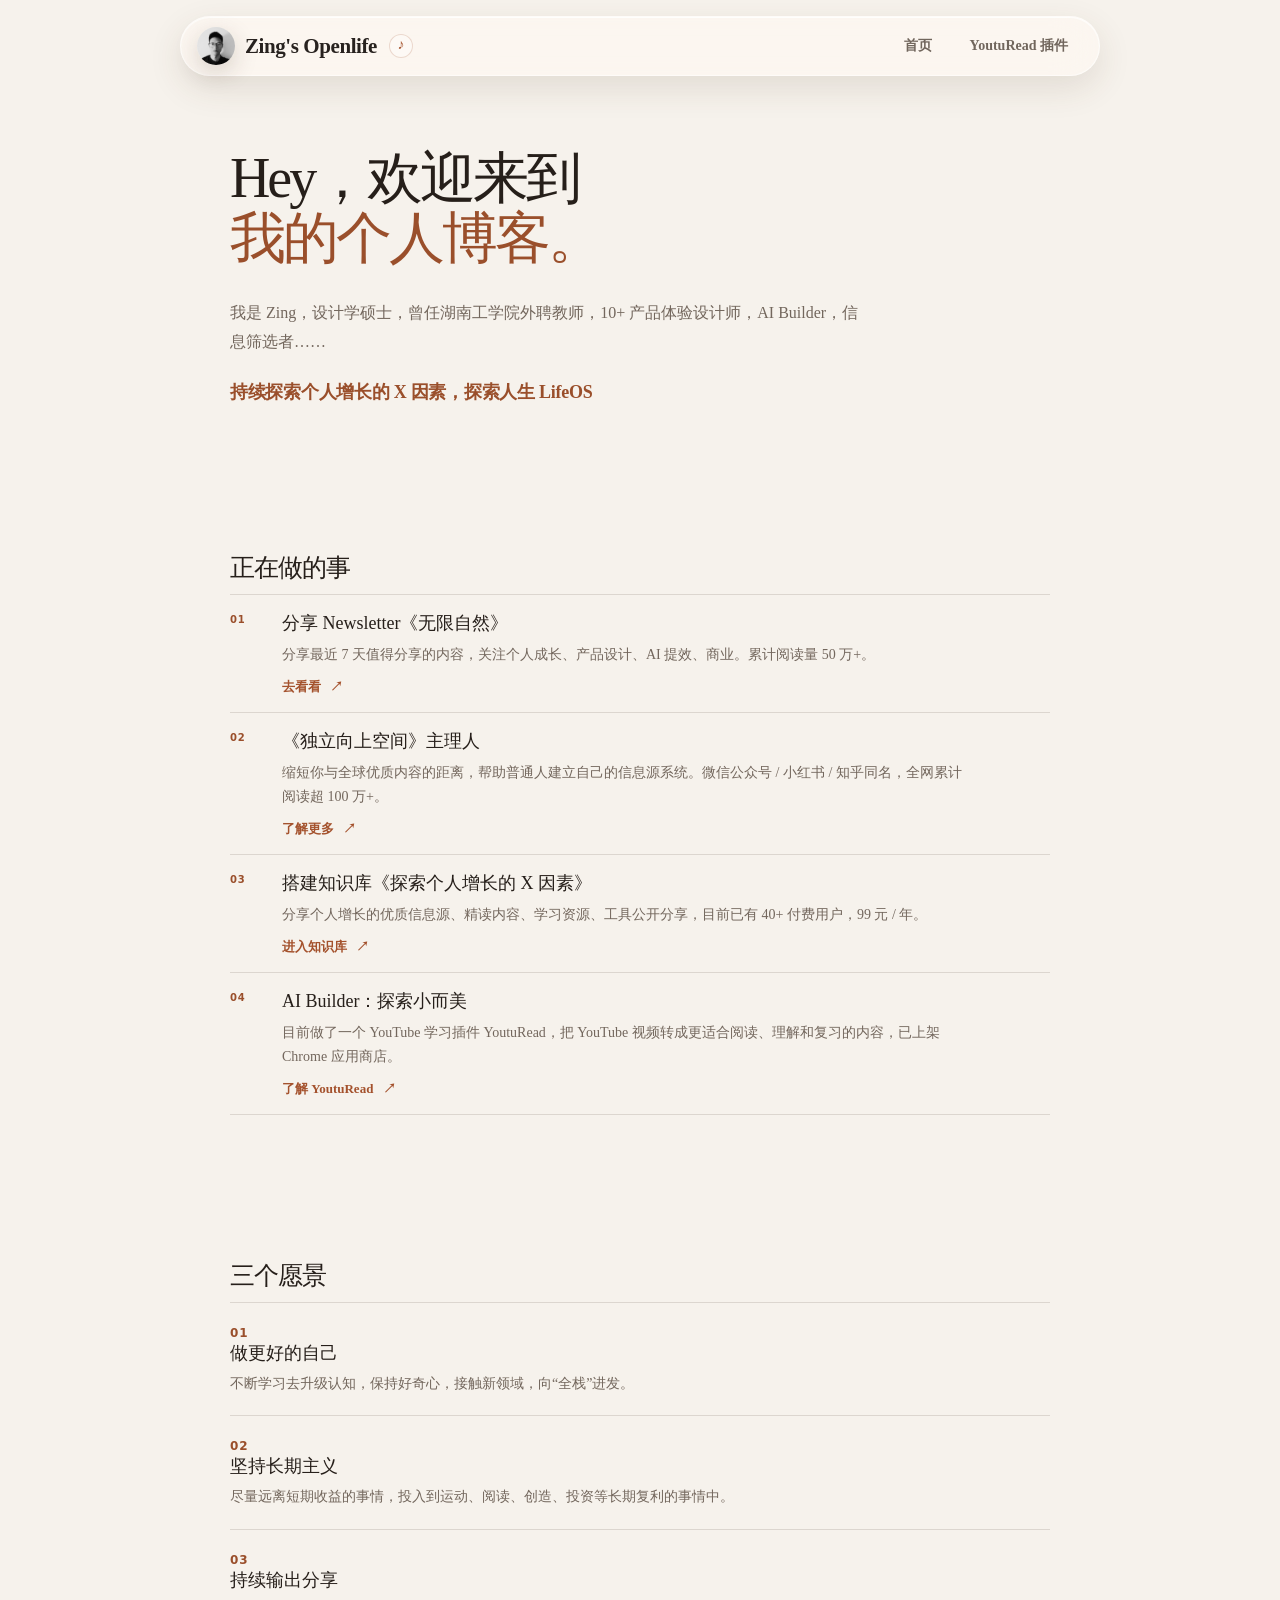
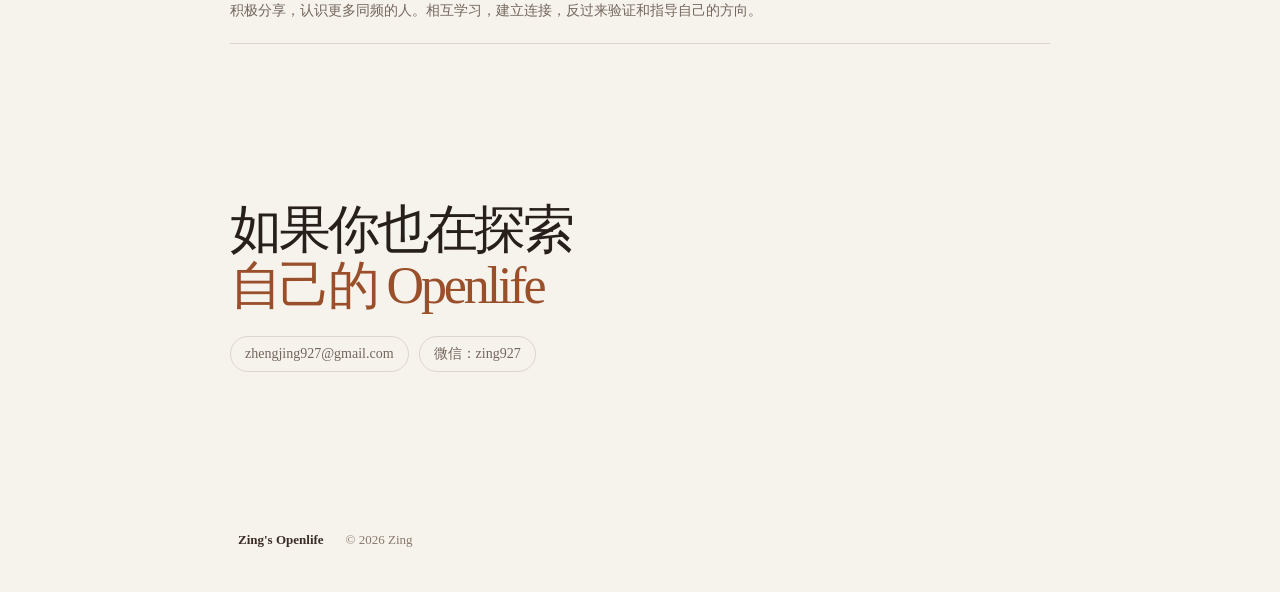
==== commit 607809e9: "Refine homepage layout and add background music" ====
--- a/index.html
+++ b/index.html
@@ -11,10 +11,10 @@
   <body class="blog-page">
     <div class="noise"></div>
     <header class="site-header">
-      <a class="brand" href="./index.html" aria-label="Zing's Openlife 首页">
+      <div class="brand-cluster"><a class="brand" href="./index.html" aria-label="Zing's Openlife 首页">
         <img src="./assets/logo.png" alt="Zing" />
         <span>Zing's Openlife</span>
-      </a>
+      </a><button class="music-toggle is-playing" type="button" aria-label="暂停背景音乐" aria-pressed="true"><span class="music-symbol" aria-hidden="true">♪</span></button></div>
       <nav class="main-nav" aria-label="主导航">
         <a href="./index.html">首页</a>
         <a href="./youturead/index.html">YoutuRead 插件</a>
@@ -23,8 +23,7 @@
 
     <main class="blog-main">
       <section class="intro-section">
-        <p class="section-kicker">Openlife / Personal Notes</p>
-        <h1>Hey，欢迎来到<br /><em>我的个人博客。</em></h1>
+        <div class="greeting-row"><div class="lamp" aria-hidden="true"><span class="lamp-wire"></span><svg class="lamp-icon" xmlns="http://www.w3.org/2000/svg" fill="currentColor" aria-label="A lightbulb with rays" viewBox="-14 0 285 285" role="img"><g transform="translate(0,285) scale(0.1,-0.1)"><path d="M1247 2652c-14-15-17-42-17-150 0-124 1-132 22-146 30-21 44-20 68 4 18 18 20 33 20 145s-2 127-20 145c-25 25-52 26-73 2zM1982 2343c-81-87-142-164-142-179 0-21 37-54 60-54 12 0 33 12 47 28 83 88 163 184 163 195 0 7-7 23-16 35-25 37-61 28-112-25zM475 2320c-27-30-14-55 88-160 96-100 114-107 150-58 25 33 22 38-88 156-83 89-114 102-150 62zM1160 2214c-36-7-106-34-156-59-243-120-387-387-353-656 16-134 63-240 170-389 66-92 105-176 126-273 15-72 15-75-5-103-30-43-35-83-14-129 17-36 17-44 4-77-30-76 19-164 104-187 33-9 44-18 62-55 13-28 37-56 63-73 39-26 50-28 140-28 94 0 98 1 136 31 21 17 49 50 63 74 18 31 35 46 65 56 22 7 55 29 73 48 26 30 32 44 32 82 0 25-5 54-10 65-8 14-7 32 5 66 18 52 13 90-16 127-20 25-20 26 0 110 24 102 60 176 145 299 118 171 150 265 150 432 0 190-59 332-194 466-157 156-374 220-590 173zm285-90c146-38 286-155 354-297 103-215 74-432-87-652-71-95-119-196-146-307l-23-93-44-7c-24-3-54-7-66-7l-23-1v239l49 17c60 20 118 76 132 128 28 103-75 186-168 136-37-20-72-89-81-155l-7-59h-40l-40 0-7 62c-12 110-56 163-138 163-163 0-146-220 21-275l49-17v-239l-62 7c-35 4-66 8-69 10-3 2-9 25-13 51-14 105-56 202-144 332-116 172-142 234-158 377-8 80 17 208 59 294 21 44 56 90 107 140 119 120 232 168 395 169 52 1 116-6 150-15zm-301-679c27-27 47-125 26-125-21 0-69 30-84 52-16 23-21 69-9 81 12 12 51 7 67-8zm374-24c4-38-22-72-69-92-38-15-43-9-34 40 9 56 40 93 74 89 21-2 27-9 29-37zm-178-426v-235h-40v235h40zm-100-311c90-4 181-2 239 5 82 10 96 10 110-3 11-12 13-22 5-43-18-52-47-58-284-58-118 0-232 4-253 8-49 11-75 47-58 84 11 23 15 25 54 19 23-3 107-9 187-12zm55-179c83 0 180 3 217 8 62 7 68 6 78-13 14-27-8-65-48-83-43-19-458-16-496 3-38 20-50 41-42 74 7 26 7 26 74 19 37-5 135-8 217-8zm125-193c0-5-9-17-21-28-15-14-40-20-94-22-69-4-74-3-106 27l-34 30h128c70 0 127-4 127-8zM2080 1650c-25-25-26-52-2-73 15-14 42-17 149-17 142 0 156 5 156 57 0 45-24 53-160 53-110 0-125-2-143-20zM196 1617c-20-29-11-62 20-76 14-6 73-11 132-11 122 0 152 12 152 59 0 47-13 51-157 51-127 0-133-1-147-23z"/></g></svg></div><h1>Hey，欢迎来到<br /><em>我的个人博客。</em></h1></div>
         <p class="intro-lead">我是 Zing，设计学硕士，曾任湖南工学院外聘教师，10+ 产品体验设计师，AI Builder，信息筛选者……</p>
         <blockquote>持续探索个人增长的 X 因素，探索人生 LifeOS</blockquote>
       </section>
@@ -33,7 +32,7 @@
         <div class="section-heading"><h2>正在做的事</h2></div>
         <div class="project-list">
           <article class="project-card"><span class="project-index">01</span><div><h3>分享 Newsletter《无限自然》</h3><p>分享最近 7 天值得分享的内容，关注个人成长、产品设计、AI 提效、商业。累计阅读量 50 万+。</p><a href="https://quaily.com/zing927" target="_blank" rel="noreferrer">去看看 <span>↗</span></a></div></article>
-          <article class="project-card"><span class="project-index">02</span><div><h3>帮助普通人建立自己的信息源系统</h3><p>《独立向上空间》缩短你与全球优质内容的距离。微信公众号 / 小红书 / 知乎同名，每周筛选全球优质内容。</p><a href="https://mp.weixin.qq.com/s/iDI23GVUDVb9yT9MQbaHtA" target="_blank" rel="noreferrer">了解更多 <span>↗</span></a></div></article>
+          <article class="project-card"><span class="project-index">02</span><div><h3>《独立向上空间》主理人</h3><p>缩短你与全球优质内容的距离，帮助普通人建立自己的信息源系统。微信公众号 / 小红书 / 知乎同名，全网累计阅读超 100 万+。</p><a href="https://mp.weixin.qq.com/s/iDI23GVUDVb9yT9MQbaHtA" target="_blank" rel="noreferrer">了解更多 <span>↗</span></a></div></article>
           <article class="project-card"><span class="project-index">03</span><div><h3>搭建知识库《探索个人增长的 X 因素》</h3><p>分享个人增长的优质信息源、精读内容、学习资源、工具公开分享，目前已有 40+ 付费用户，99 元 / 年。</p><a href="https://flowus.cn/zing/share/aa202f8a-14a7-4429-a5a8-2b459a4de181?code=U4N4HU" target="_blank" rel="noreferrer">进入知识库 <span>↗</span></a></div></article>
           <article class="project-card"><span class="project-index">04</span><div><h3>AI Builder：探索小而美</h3><p>目前做了一个 YouTube 学习插件 YoutuRead，把 YouTube 视频转成更适合阅读、理解和复习的内容，已上架 Chrome 应用商店。</p><a href="./youturead/index.html">了解 YoutuRead <span>↗</span></a></div></article>
         </div>
@@ -49,12 +48,29 @@
       </section>
 
       <section class="contact-section">
-        <p class="section-kicker">Let's stay connected</p>
         <h2>如果你也在探索<br /><em>自己的 Openlife</em></h2>
-        <div class="contact-links"><a href="mailto:zhengjing927@gmail.com">zhengjing927@gmail.com <span>↗</span></a><span>微信：zing927</span></div>
+        <div class="contact-links"><a href="mailto:zhengjing927@gmail.com">zhengjing927@gmail.com</a><span>微信：zing927</span></div>
       </section>
     </main>
 
     <footer><b>Zing's Openlife</b><span>© 2026 Zing</span></footer>
+    <audio id="background-music" src="./assets/background-music.wav" loop autoplay preload="auto"></audio>
+    <script>
+      const backgroundMusic = document.querySelector("#background-music");
+      const musicToggle = document.querySelector(".music-toggle");
+      backgroundMusic.volume = 0.35;
+      function updateMusicButton(isPlaying) {
+        musicToggle.setAttribute("aria-pressed", String(isPlaying));
+        musicToggle.setAttribute("aria-label", isPlaying ? "暂停背景音乐" : "播放背景音乐");
+        musicToggle.classList.toggle("is-playing", isPlaying);
+      }
+      musicToggle.addEventListener("click", () => {
+        if (backgroundMusic.paused) backgroundMusic.play().catch(() => updateMusicButton(false));
+        else backgroundMusic.pause();
+      });
+      backgroundMusic.addEventListener("play", () => updateMusicButton(true));
+      backgroundMusic.addEventListener("pause", () => updateMusicButton(false));
+      backgroundMusic.play().catch(() => updateMusicButton(false));
+    </script>
   </body>
 </html>
--- a/styles.css
+++ b/styles.css
@@ -1258,6 +1258,118 @@
     flex-wrap: wrap;
     gap: 18px;
   }
+}
+
+/* Professional editorial layout for the homepage */
+.blog-page .blog-main { width: min(980px, calc(100% - 64px)); }
+.blog-page .intro-section { max-width: 860px; padding: 104px 0 112px; }
+.blog-page .greeting-row { gap: 16px; align-items: center; }
+.blog-page .greeting-row .lamp { flex-basis: 48px; width: 48px; height: 48px; }
+.blog-page .greeting-row .lamp-icon { width: 48px; height: 48px; }
+.blog-page .intro-section h1 { max-width: 760px; font-size: clamp(42px, 5.8vw, 68px); line-height: 1.06; }
+.blog-page .intro-lead { max-width: 650px; margin: 28px 0 20px 64px; font-size: 17px; line-height: 1.82; }
+.blog-page blockquote { max-width: 620px; margin-left: 64px; font-size: 17px; }
+.blog-page .blog-section { padding: 72px 0 78px; }
+.blog-page .section-heading { margin-bottom: 28px; }
+.blog-page .section-heading h2 { font-size: 30px; letter-spacing: -0.04em; }
+.blog-page .project-list { grid-template-columns: repeat(2, minmax(0, 1fr)); gap: 14px; }
+.blog-page .project-card,
+.blog-page .project-card:last-child { display: grid; grid-template-columns: 34px 1fr; min-height: 204px; padding: 23px 22px; border: 1px solid rgba(65, 45, 30, 0.13); border-radius: 14px; background: rgba(255, 252, 247, 0.38); transition: transform 0.2s ease, background 0.2s ease, box-shadow 0.2s ease; }
+.blog-page .project-card:hover { transform: translateY(-3px); background: rgba(255, 252, 247, 0.7); box-shadow: 0 14px 32px rgba(75, 47, 28, 0.08); }
+.blog-page .project-card h3 { margin-bottom: 9px; font-size: 19px; line-height: 1.35; }
+.blog-page .project-card p { margin-bottom: 13px; font-size: 14px; line-height: 1.68; }
+.blog-page .project-index { padding-top: 4px; font-size: 11px; }
+.blog-page .vision-section { padding-top: 70px; }
+.blog-page .vision-grid { gap: 14px; }
+.blog-page .vision-grid article { min-height: 202px; padding: 22px; border-radius: 14px; }
+.blog-page .vision-grid h3 { margin: 34px 0 10px; font-size: 19px; }
+.blog-page .vision-grid p { font-size: 14px; line-height: 1.7; }
+.blog-page .contact-section { margin-top: 24px; padding: 58px 54px 64px; border-radius: 18px; background: rgba(255, 252, 247, 0.38); }
+.blog-page .contact-section h2 { margin-bottom: 24px; font-size: clamp(38px, 5vw, 58px); line-height: 1.08; }
+.blog-page .contact-links { gap: 20px; font-size: 15px; }
+
+@media (max-width: 680px) {
+  .blog-page .blog-main { width: min(100% - 28px, var(--max)); }
+  .blog-page .intro-section { padding: 70px 0 78px; }
+  .blog-page .greeting-row { gap: 9px; align-items: flex-start; }
+  .blog-page .greeting-row .lamp { flex-basis: 38px; width: 38px; height: 38px; margin-top: 1px; }
+  .blog-page .greeting-row .lamp-icon { width: 38px; height: 38px; }
+  .blog-page .intro-section h1 { font-size: 40px; }
+  .blog-page .intro-lead,
+  .blog-page blockquote { margin-left: 0; }
+  .blog-page .project-list { grid-template-columns: 1fr; gap: 10px; }
+  .blog-page .project-card,
+  .blog-page .project-card:last-child { min-height: 0; padding: 20px 17px; }
+  .blog-page .contact-section { padding: 42px 22px 48px; }
+}
+
+.music-toggle {
+  display: inline-grid;
+  place-items: center;
+  flex: 0 0 auto;
+  width: 24px;
+  height: 24px;
+  margin-left: 12px;
+  padding: 0;
+  border: 1px solid rgba(164, 82, 45, 0.2);
+  border-radius: 50%;
+  color: #a4522d;
+  background: rgba(255, 255, 255, 0.34);
+  cursor: pointer;
+  transition: color 0.2s ease, background 0.2s ease, transform 0.2s ease;
+}
+
+.brand-cluster { display: flex; align-items: center; flex: 0 0 auto; }
+.brand-cluster .music-toggle { margin-left: 12px; }
+
+.music-toggle:hover { color: #6f351f; background: rgba(255, 255, 255, 0.66); transform: translateY(-1px); }
+.music-toggle.is-playing { color: #fffaf3; background: #a4522d; box-shadow: 0 0 0 3px rgba(164, 82, 45, 0.1), 0 0 12px rgba(164, 82, 45, 0.25); }
+.music-symbol { display: block; font-size: 14px; line-height: 1; transform: translateY(-1px); }
+
+@media (max-width: 680px) {
+  .music-toggle { width: 23px; height: 23px; margin-left: 12px; }
+  .music-symbol { font-size: 13px; }
+}
+
+/* Floating frosted-glass navigation */
+.site-header {
+  position: sticky;
+  top: 16px;
+  width: min(920px, calc(100% - 32px));
+  margin: 16px auto 0;
+  padding: 10px 16px;
+  border: 1px solid rgba(255, 255, 255, 0.56);
+  border-radius: 999px;
+  background: rgba(255, 250, 244, 0.56);
+  box-shadow: 0 12px 34px rgba(80, 54, 34, 0.12), inset 0 1px 0 rgba(255, 255, 255, 0.7);
+  backdrop-filter: blur(22px) saturate(135%);
+  -webkit-backdrop-filter: blur(22px) saturate(135%);
+}
+
+.site-header::before { display: none; }
+.site-header .brand { gap: 10px; font-size: 21px; }
+.site-header .brand img { width: 38px; height: 38px; border-radius: 50%; }
+.site-header .main-nav { gap: 8px; font-size: 14px; }
+.site-header .main-nav a { padding: 9px 15px; border-radius: 999px; }
+.site-header .main-nav a:hover,
+.site-header .main-nav a[aria-current="page"] { color: #3c3028; background: rgba(255, 255, 255, 0.5); }
+
+@media (max-width: 1060px) {
+  .site-header { top: 12px; margin-top: 12px; border-radius: 28px; }
+}
+
+@media (max-width: 680px) {
+  .site-header {
+    top: 8px;
+    width: min(100% - 20px, var(--max));
+    margin-top: 8px;
+    padding: 8px 10px 9px;
+    border-radius: 24px;
+  }
+  .site-header .brand { font-size: 18px; }
+  .site-header .brand img { width: 34px; height: 34px; }
+  .site-header .main-nav { gap: 4px; }
+  .site-header .main-nav a { padding: 7px 11px; }
 }
 
 /* Legal pages share the same editorial system */
@@ -1312,6 +1424,7 @@
 .blog-page .section-number,
 .blog-page .project-index { color: #a4522d; }
 .blog-page .intro-section { padding-top: 112px; padding-bottom: 94px; }
+.blog-page .intro-section h1 { font-size: clamp(40px, 5.2vw, 64px); }
 .blog-page .intro-section h1,
 .blog-page .contact-section h2 { font-weight: 500; letter-spacing: -0.06em; }
 .blog-page .intro-section h1 em,
@@ -1338,10 +1451,35 @@
 .blog-page footer { color: #84766b; border-top: 0; padding-top: 20px; }
 .blog-page footer b { color: #3a2d25; }
 
+.lamp { display: flex; align-items: center; gap: 14px; height: 96px; margin: 18px 0 21px; color: #a4522d; font-family: ui-sans-serif, system-ui, sans-serif; font-size: 11px; letter-spacing: 0.1em; text-transform: uppercase; }
+.lamp-wire { align-self: flex-start; width: 1px; height: 28px; margin-left: 19px; background: linear-gradient(180deg, #6c5a4d, rgba(108, 90, 77, 0.15)); }
+.lamp-fixture { position: relative; display: block; width: 48px; height: 74px; margin-top: 22px; }
+.lamp-socket { position: absolute; top: -2px; left: 11px; width: 26px; height: 13px; border-radius: 4px 4px 2px 2px; background: linear-gradient(90deg, #4c4038, #b0a095 42%, #51443b 78%, #2f2824); box-shadow: inset 0 2px 2px rgba(255, 255, 255, 0.28), 0 3px 5px rgba(55, 35, 20, 0.2); }
+.lamp-glass { position: absolute; top: 9px; left: 5px; width: 38px; height: 50px; border-radius: 50% 50% 45% 45%; border: 1px solid rgba(255, 229, 174, 0.8); background: radial-gradient(ellipse at 42% 34%, rgba(255, 255, 239, 0.98) 0 8%, rgba(255, 231, 166, 0.93) 26%, rgba(245, 169, 82, 0.72) 60%, rgba(181, 84, 36, 0.52) 100%); box-shadow: 0 0 9px rgba(255, 223, 153, 0.9), 0 0 25px rgba(224, 143, 66, 0.58), 0 0 70px rgba(224, 143, 66, 0.27); transform-origin: 50% 0; animation: lamp-breathe 3.6s ease-in-out infinite; }
+.lamp-glass::before { content: ""; position: absolute; top: 4px; left: 6px; width: 8px; height: 31px; border-radius: 50%; background: linear-gradient(90deg, rgba(255, 255, 255, 0.48), rgba(255, 255, 255, 0)); transform: rotate(15deg); }
+.lamp-filament { position: absolute; left: 15px; top: 13px; width: 9px; height: 22px; border: 1.5px solid #fff4c3; border-top: 0; border-bottom: 0; filter: drop-shadow(0 0 3px #fff7c9); transform: skewX(-10deg); }
+.lamp-filament::before, .lamp-filament::after { content: ""; position: absolute; width: 7px; height: 1px; background: #fff6c8; box-shadow: 0 0 4px #fff1ad; }
+.lamp-filament::before { top: 6px; left: 0; transform: rotate(28deg); }
+.lamp-filament::after { top: 13px; left: 0; transform: rotate(-28deg); }
+.lamp-base { position: absolute; left: 11px; bottom: 1px; width: 26px; height: 12px; border-radius: 2px 2px 6px 6px; background: repeating-linear-gradient(0deg, #8d5d3b 0 2px, #c18a5c 2px 3px); box-shadow: 0 3px 5px rgba(55, 35, 20, 0.22); }
+.lamp-caption { opacity: 0.72; }
+.lamp-icon { width: 58px; height: 58px; color: #171310; filter: drop-shadow(0 0 4px rgba(70, 50, 36, 0.2)); animation: lamp-icon-breathe 3.6s ease-in-out infinite; }
+.greeting-row { display: flex; align-items: flex-start; gap: 18px; }
+.greeting-row .lamp { flex: 0 0 58px; width: 58px; height: 58px; margin: 4px 0 0; gap: 0; }
+.greeting-row .lamp-wire { display: none; }
+.greeting-row .lamp-icon { animation: none; }
+.greeting-row h1 { margin-bottom: 0; }
+@keyframes lamp-icon-breathe { 0%, 100% { transform: scale(0.96); filter: drop-shadow(0 0 4px rgba(255, 221, 155, 0.7)) drop-shadow(0 0 17px rgba(213, 120, 52, 0.36)); } 50% { transform: scale(1.05); filter: drop-shadow(0 0 9px rgba(255, 239, 189, 1)) drop-shadow(0 0 32px rgba(213, 120, 52, 0.62)); } }
+@keyframes lamp-breathe { 0%, 100% { transform: scale(0.96); filter: brightness(0.92); } 50% { transform: scale(1.05); filter: brightness(1.14); } }
+
 @media (max-width: 680px) {
   .blog-page .intro-section { padding-top: 70px; padding-bottom: 66px; }
-  .blog-page .intro-section h1 { font-size: 45px; }
+  .blog-page .intro-section h1 { font-size: 40px; }
   .blog-page .project-card p { font-size: 14px; }
+  .lamp { margin-top: 20px; margin-bottom: 21px; }
+  .greeting-row { gap: 10px; }
+  .greeting-row .lamp { flex-basis: 42px; width: 42px; height: 42px; margin-top: 2px; }
+  .greeting-row .lamp-icon { width: 42px; height: 42px; }
 }
 
 /* Keep YoutuRead in the same warm editorial visual system */
@@ -1628,6 +1766,19 @@
 .product-page .about-section p { font-size: 16px; line-height: 1.7; }
 .product-page .about-section h3 { margin-top: 27px; font-size: 24px; }
 
+/* Let the two pricing cards stand on their own */
+.product-page .pro-panel {
+  padding: 0;
+  border: 0;
+  border-radius: 0;
+  background: transparent;
+  box-shadow: none;
+}
+.product-page .pro-panel h2 { margin-bottom: 0; }
+.product-page .pro-panel h2,
+.product-page .audience h2 { text-align: center; }
+.product-page section.audience > h2 { text-align: center; margin-inline: auto; }
+
 @media (max-width: 680px) {
   .product-page .site-header { padding-top: 14px; padding-bottom: 16px; }
   .product-page .hero { min-height: auto; margin-top: 18px; gap: 32px; }
@@ -1636,8 +1787,129 @@
   .product-page .audience,
   .product-page .faq-section,
   .product-page .about-section { margin-top: 56px; }
-  .product-page .pro-panel { padding: 24px 18px 20px; }
+  .product-page .pro-panel { padding: 0; }
   .product-page .plan-card { min-height: auto; padding: 24px 21px; }
   .product-page .plan-price strong,
   .product-page .basic-plan .plan-price { font-size: 44px; }
 }
+
+/* Homepage system: grid, type scale and spacing tokens */
+.blog-page {
+  --home-ink: #261f1a;
+  --home-muted: #73675d;
+  --home-accent: #9a4f2b;
+  --home-rule: rgba(63, 45, 32, 0.14);
+  --home-surface: rgba(255, 252, 247, 0.48);
+}
+
+.blog-page .blog-main { width: min(1040px, calc(100% - 72px)); }
+.blog-page .intro-section { max-width: 820px; padding: 124px 0 128px; }
+.blog-page .greeting-row { gap: 16px; align-items: center; }
+.blog-page .greeting-row .lamp { flex: 0 0 44px; width: 44px; height: 44px; margin: 0; }
+.blog-page .greeting-row .lamp-icon { width: 44px; height: 44px; }
+.blog-page .intro-section h1 { max-width: 700px; color: var(--home-ink); font-size: clamp(42px, 5.1vw, 62px); line-height: 1.08; letter-spacing: -0.055em; }
+.blog-page .intro-section h1 em { color: var(--home-accent); }
+.blog-page .intro-lead { max-width: 640px; margin: 30px 0 20px 60px; color: var(--home-muted); font-size: 17px; line-height: 1.8; }
+.blog-page blockquote { max-width: 620px; margin-left: 60px; color: #87796d; font-size: 16px; line-height: 1.7; }
+.blog-page .blog-section { padding: 74px 0 82px; }
+.blog-page .section-heading { display: flex; align-items: center; gap: 24px; margin-bottom: 26px; }
+.blog-page .section-heading::after { content: ""; width: 100%; height: 1px; background: var(--home-rule); }
+.blog-page .section-heading h2 { flex: 0 0 auto; margin: 0; color: var(--home-ink); font-size: 28px; font-weight: 600; letter-spacing: -0.04em; }
+.blog-page .project-list { grid-template-columns: repeat(2, minmax(0, 1fr)); gap: 16px; }
+.blog-page .project-card,
+.blog-page .project-card:last-child { display: grid; grid-template-columns: 30px 1fr; min-height: 218px; padding: 24px; border: 1px solid var(--home-rule); border-radius: 12px; background: var(--home-surface); box-shadow: none; transition: border-color 0.2s ease, background 0.2s ease; }
+.blog-page .project-card:hover { transform: none; border-color: rgba(154, 79, 43, 0.35); background: rgba(255, 252, 247, 0.72); box-shadow: none; }
+.blog-page .project-index { padding-top: 3px; color: var(--home-accent); font-size: 10px; }
+.blog-page .project-card h3 { margin: 0 0 10px; color: var(--home-ink); font-size: 18px; font-weight: 600; line-height: 1.4; }
+.blog-page .project-card p { margin: 0 0 16px; color: var(--home-muted); font-size: 14px; line-height: 1.72; }
+.blog-page .project-card a { font-size: 13px; }
+.blog-page .vision-section { padding-top: 72px; }
+.blog-page .vision-grid { grid-template-columns: repeat(3, minmax(0, 1fr)); gap: 16px; }
+.blog-page .vision-grid article { min-height: 196px; padding: 24px; border: 1px solid var(--home-rule); border-radius: 12px; background: transparent; }
+.blog-page .vision-grid article > span { color: var(--home-accent); }
+.blog-page .vision-grid h3 { margin: 34px 0 10px; color: var(--home-ink); font-size: 18px; font-weight: 600; }
+.blog-page .vision-grid p { color: var(--home-muted); font-size: 14px; line-height: 1.72; }
+.blog-page .contact-section { margin-top: 32px; padding: 56px 56px 60px; border-radius: 14px; color: #f3ebe2; background: #2d241e; }
+.blog-page .contact-section .section-kicker { color: #c9906c; }
+.blog-page .contact-section h2 { margin: 16px 0 26px; color: #f8f1e9; font-size: clamp(38px, 4.7vw, 56px); line-height: 1.08; }
+.blog-page .contact-section h2 em { color: #d99872; }
+.blog-page .contact-links { gap: 22px; color: #cbbcaf; font-size: 14px; }
+.blog-page .contact-links a { color: #f0b28f; }
+.blog-page footer { width: min(1040px, calc(100% - 72px)); color: #8a7a6d; }
+
+@media (max-width: 680px) {
+  .blog-page .blog-main,
+  .blog-page footer { width: min(100% - 28px, var(--max)); }
+  .blog-page .intro-section { padding: 72px 0 82px; }
+  .blog-page .greeting-row { gap: 9px; }
+  .blog-page .greeting-row .lamp { flex-basis: 36px; width: 36px; height: 36px; }
+  .blog-page .greeting-row .lamp-icon { width: 36px; height: 36px; }
+  .blog-page .intro-section h1 { font-size: 39px; }
+  .blog-page .intro-lead,
+  .blog-page blockquote { margin-left: 0; }
+  .blog-page .section-heading { gap: 14px; }
+  .blog-page .section-heading h2 { font-size: 25px; }
+  .blog-page .project-list,
+  .blog-page .vision-grid { grid-template-columns: 1fr; gap: 10px; }
+  .blog-page .project-card,
+  .blog-page .project-card:last-child { min-height: 0; padding: 20px; }
+  .blog-page .vision-grid article { min-height: 0; padding: 20px; }
+  .blog-page .contact-section { padding: 40px 22px 44px; }
+}
+
+/* Plain editorial mode */
+.blog-page { background: #f6f2ec; }
+.blog-page .noise { display: none; }
+.blog-page .blog-main { width: min(820px, calc(100% - 56px)); }
+.blog-page .intro-section { max-width: 760px; padding: 112px 0 104px; }
+.blog-page .intro-section h1 { font-size: clamp(40px, 4.8vw, 56px); font-weight: 500; }
+.blog-page .intro-lead { margin-left: 58px; font-size: 16px; line-height: 1.8; }
+.blog-page blockquote { margin-left: 58px; font-size: 16px; }
+.blog-page blockquote { padding-left: 0; border-left: 0; }
+.blog-page .intro-section,
+.blog-page .blog-section,
+.blog-page .contact-section { padding-top: 72px; padding-bottom: 72px; }
+.blog-page .intro-section { padding-bottom: 72px; }
+.blog-page .intro-lead,
+.blog-page blockquote { margin-left: 0; }
+.blog-page blockquote { color: var(--home-accent); font-size: 18px; font-weight: 600; letter-spacing: -0.015em; }
+.blog-page .section-heading { gap: 16px; margin-bottom: 10px; }
+.blog-page .section-heading::after { display: none; }
+.blog-page .section-heading h2 { font-size: 25px; font-weight: 500; }
+.blog-page .project-list { grid-template-columns: 1fr; gap: 0; }
+.blog-page .project-card,
+.blog-page .project-card:last-child { min-height: 0; padding: 16px 0; border: 0; border-top: 1px solid var(--home-rule); border-radius: 0; background: transparent; }
+.blog-page .project-card:last-child { border-bottom: 1px solid var(--home-rule); }
+.blog-page .project-card:hover { border-color: var(--home-rule); background: transparent; }
+.blog-page .project-card h3 { margin-bottom: 7px; font-size: 18px; font-weight: 500; }
+.blog-page .project-card p { margin-bottom: 10px; font-size: 14px; line-height: 1.7; }
+.blog-page .vision-grid { grid-template-columns: 1fr; gap: 0; }
+.blog-page .vision-grid article { min-height: 0; padding: 20px 0; border: 0; border-top: 1px solid var(--home-rule); border-radius: 0; background: transparent; }
+.blog-page .vision-grid article:last-child { border-bottom: 1px solid var(--home-rule); }
+.blog-page .vision-grid h3 { margin: 0 0 7px; font-size: 18px; font-weight: 500; }
+.blog-page .vision-grid p { margin: 0; font-size: 14px; line-height: 1.7; }
+.blog-page .contact-section { margin-top: 0; padding: 72px 0; border-radius: 0; color: var(--home-ink); background: transparent; }
+.blog-page .contact-section .section-kicker { color: var(--home-accent); }
+.blog-page .contact-section h2 { margin: 14px 0 22px; color: var(--home-ink); font-size: clamp(36px, 4.5vw, 52px); font-weight: 500; }
+.blog-page .contact-section h2 em { color: var(--home-accent); }
+.blog-page .contact-links { display: flex; flex-wrap: wrap; gap: 10px; color: var(--home-muted); font-size: 14px; }
+.blog-page .contact-links a,
+.blog-page .contact-links span { display: inline-flex; align-items: center; min-height: 36px; margin: 0; padding: 0 14px; border: 1px solid var(--home-rule); border-radius: 999px; color: var(--home-muted); background: transparent; font-weight: 400; }
+.blog-page .contact-links a:hover { color: var(--home-accent); border-color: rgba(154, 79, 43, 0.35); }
+.blog-page footer { width: min(820px, calc(100% - 56px)); }
+.blog-page .greeting-row { display: block; }
+.blog-page .greeting-row .lamp { display: none; }
+
+@media (max-width: 680px) {
+  .blog-page .blog-main,
+  .blog-page footer { width: min(100% - 28px, var(--max)); }
+  .blog-page .intro-section,
+  .blog-page .blog-section,
+  .blog-page .contact-section { padding-top: 48px; padding-bottom: 48px; }
+  .blog-page .intro-section h1 { font-size: 38px; }
+  .blog-page .intro-lead,
+  .blog-page blockquote { margin-left: 0; }
+  .blog-page .project-card,
+  .blog-page .project-card:last-child { padding: 19px 0; }
+  .blog-page .contact-section { padding: 48px 0; }
+}
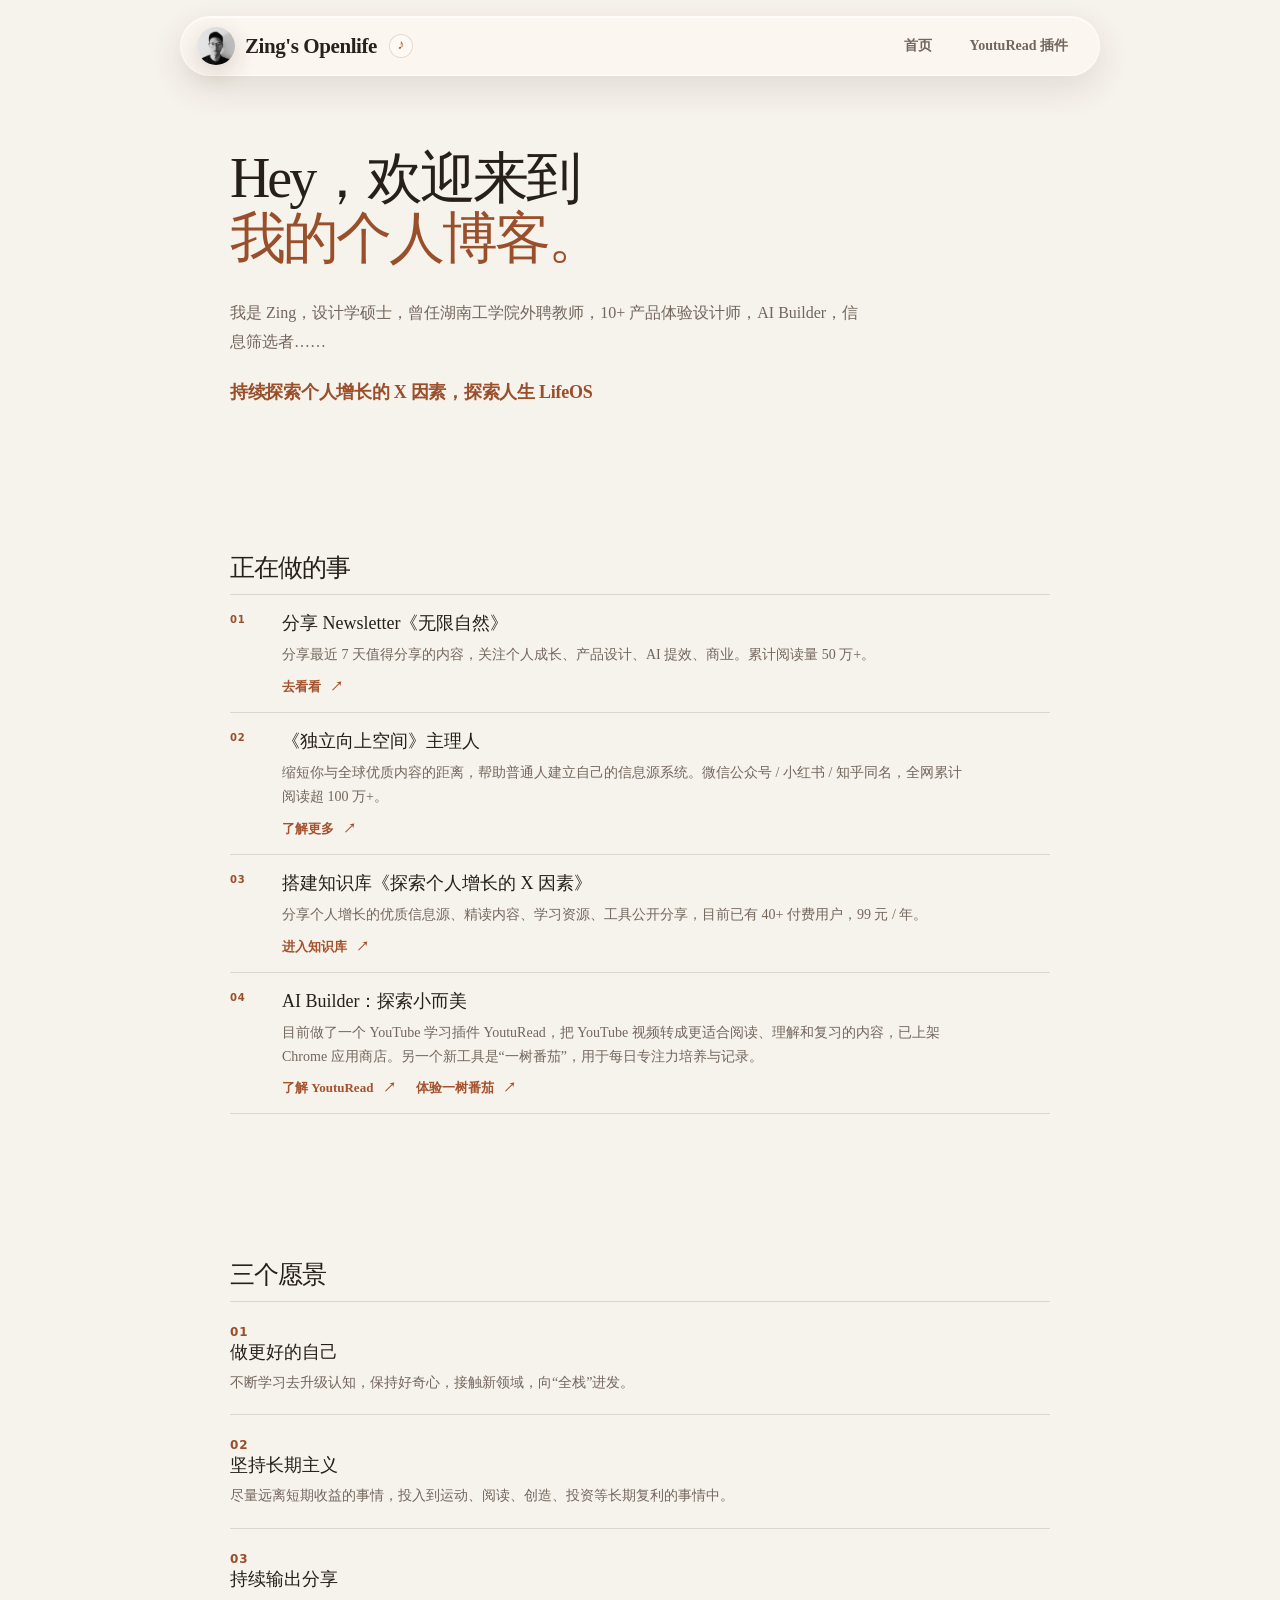
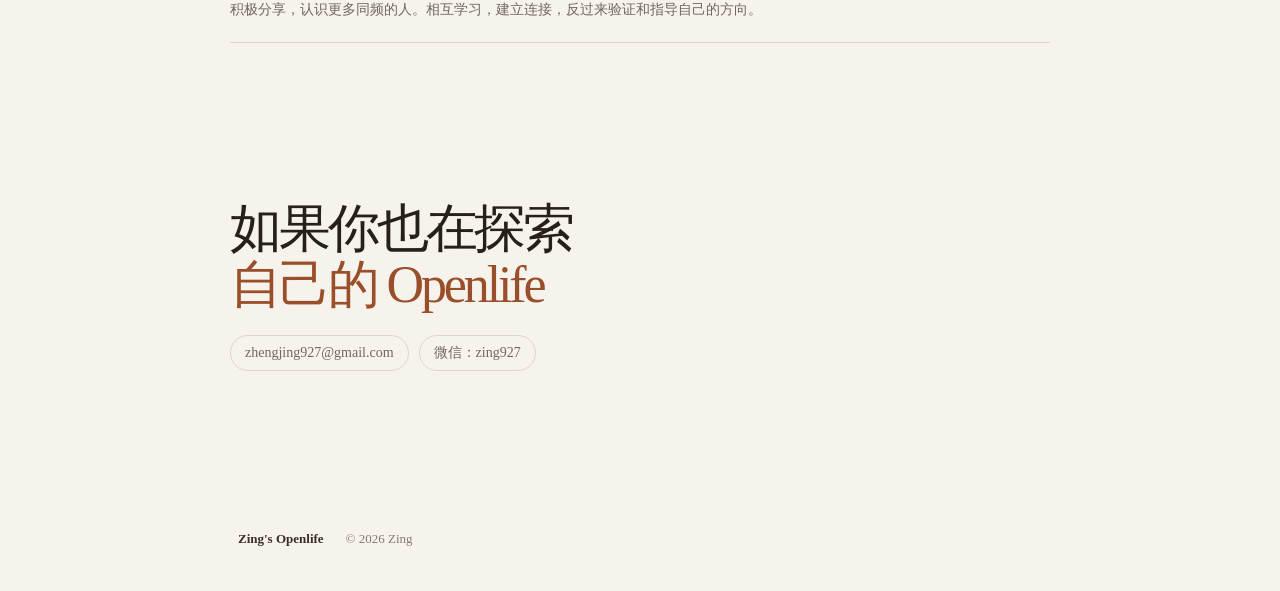
==== commit e09a60ec: "Add Daily Pomodoro tool to homepage" ====
--- a/index.html
+++ b/index.html
@@ -34,7 +34,7 @@
           <article class="project-card"><span class="project-index">01</span><div><h3>分享 Newsletter《无限自然》</h3><p>分享最近 7 天值得分享的内容，关注个人成长、产品设计、AI 提效、商业。累计阅读量 50 万+。</p><a href="https://quaily.com/zing927" target="_blank" rel="noreferrer">去看看 <span>↗</span></a></div></article>
           <article class="project-card"><span class="project-index">02</span><div><h3>《独立向上空间》主理人</h3><p>缩短你与全球优质内容的距离，帮助普通人建立自己的信息源系统。微信公众号 / 小红书 / 知乎同名，全网累计阅读超 100 万+。</p><a href="https://mp.weixin.qq.com/s/iDI23GVUDVb9yT9MQbaHtA" target="_blank" rel="noreferrer">了解更多 <span>↗</span></a></div></article>
           <article class="project-card"><span class="project-index">03</span><div><h3>搭建知识库《探索个人增长的 X 因素》</h3><p>分享个人增长的优质信息源、精读内容、学习资源、工具公开分享，目前已有 40+ 付费用户，99 元 / 年。</p><a href="https://flowus.cn/zing/share/aa202f8a-14a7-4429-a5a8-2b459a4de181?code=U4N4HU" target="_blank" rel="noreferrer">进入知识库 <span>↗</span></a></div></article>
-          <article class="project-card"><span class="project-index">04</span><div><h3>AI Builder：探索小而美</h3><p>目前做了一个 YouTube 学习插件 YoutuRead，把 YouTube 视频转成更适合阅读、理解和复习的内容，已上架 Chrome 应用商店。</p><a href="./youturead/index.html">了解 YoutuRead <span>↗</span></a></div></article>
+          <article class="project-card"><span class="project-index">04</span><div><h3>AI Builder：探索小而美</h3><p>目前做了一个 YouTube 学习插件 YoutuRead，把 YouTube 视频转成更适合阅读、理解和复习的内容，已上架 Chrome 应用商店。另一个新工具是“一树番茄”，用于每日专注力培养与记录。</p><div class="project-links"><a href="./youturead/index.html">了解 YoutuRead <span>↗</span></a><a href="https://zing927.github.io/daily-pomodoro/" target="_blank" rel="noreferrer">体验一树番茄 <span>↗</span></a></div></div></article>
         </div>
       </section>
 
--- a/styles.css
+++ b/styles.css
@@ -1823,6 +1823,7 @@
 .blog-page .project-card h3 { margin: 0 0 10px; color: var(--home-ink); font-size: 18px; font-weight: 600; line-height: 1.4; }
 .blog-page .project-card p { margin: 0 0 16px; color: var(--home-muted); font-size: 14px; line-height: 1.72; }
 .blog-page .project-card a { font-size: 13px; }
+.blog-page .project-links { display: flex; flex-wrap: wrap; gap: 14px 20px; }
 .blog-page .vision-section { padding-top: 72px; }
 .blog-page .vision-grid { grid-template-columns: repeat(3, minmax(0, 1fr)); gap: 16px; }
 .blog-page .vision-grid article { min-height: 196px; padding: 24px; border: 1px solid var(--home-rule); border-radius: 12px; background: transparent; }
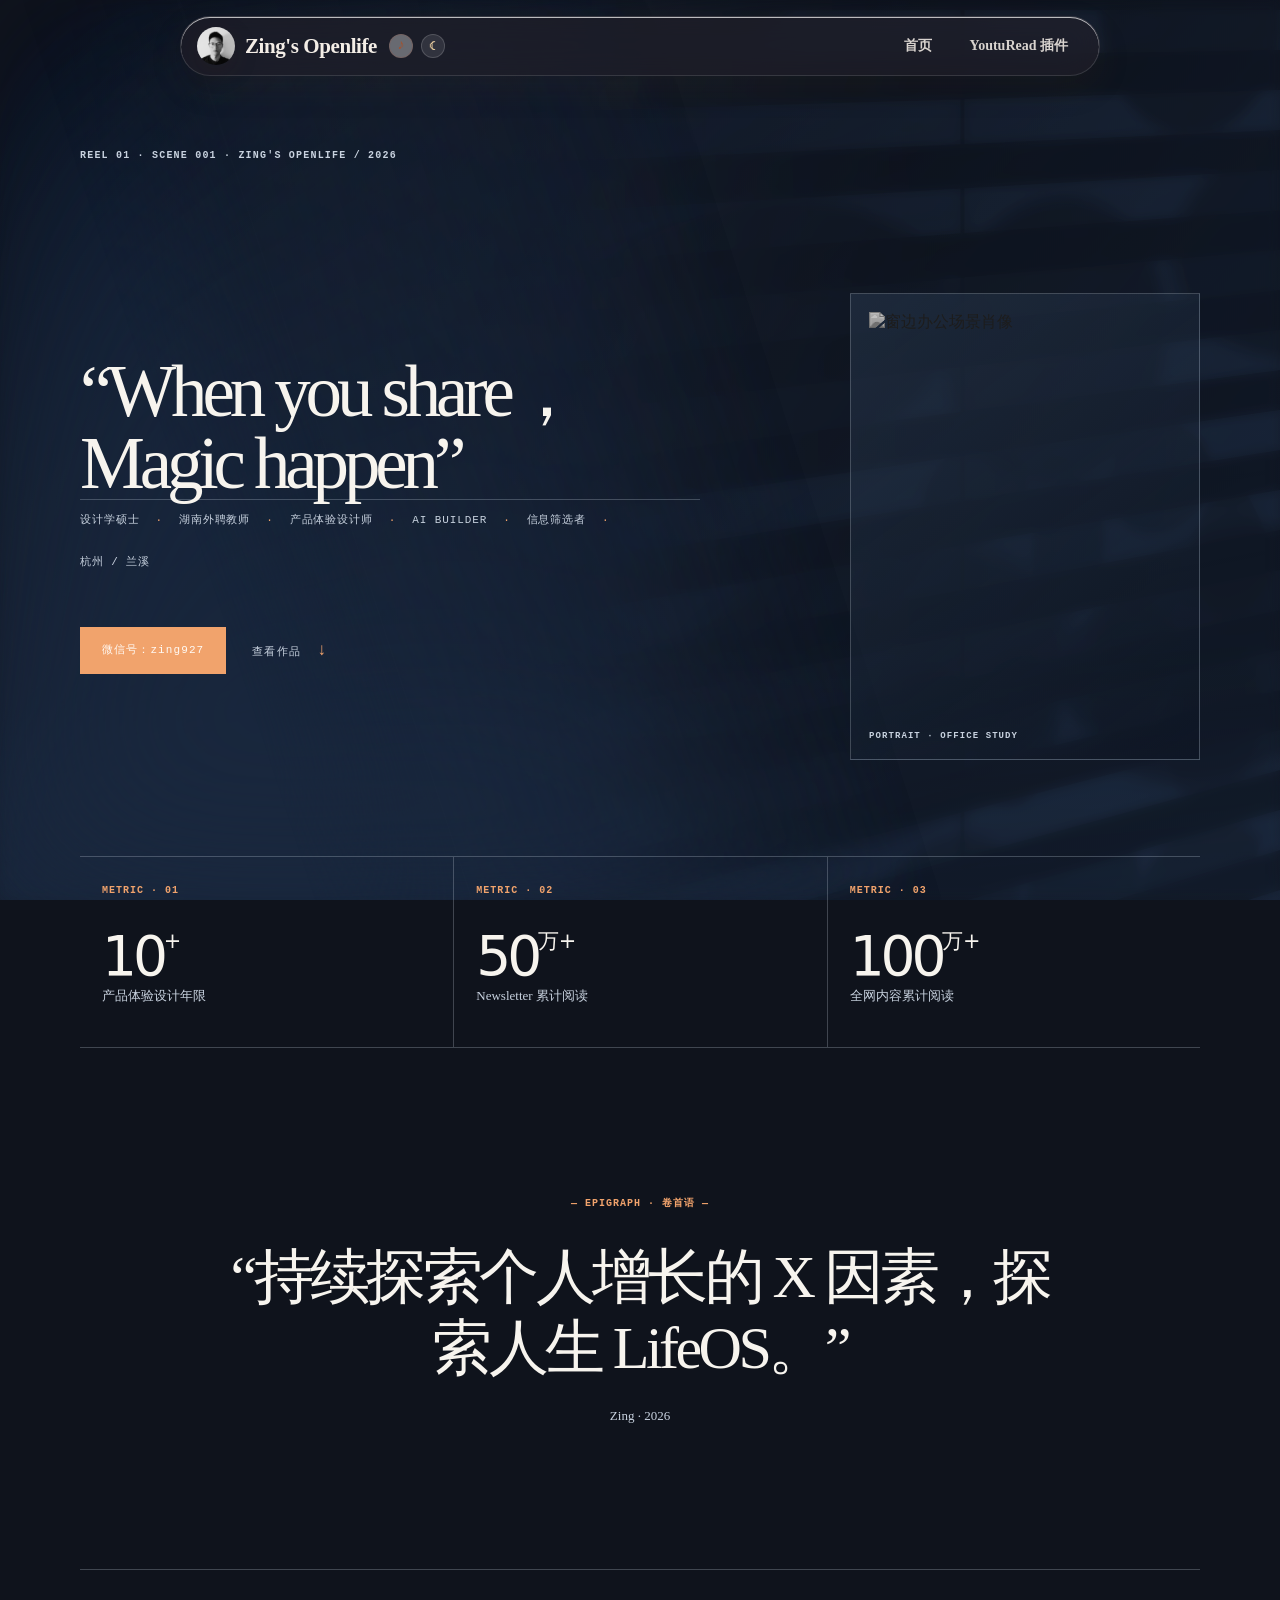
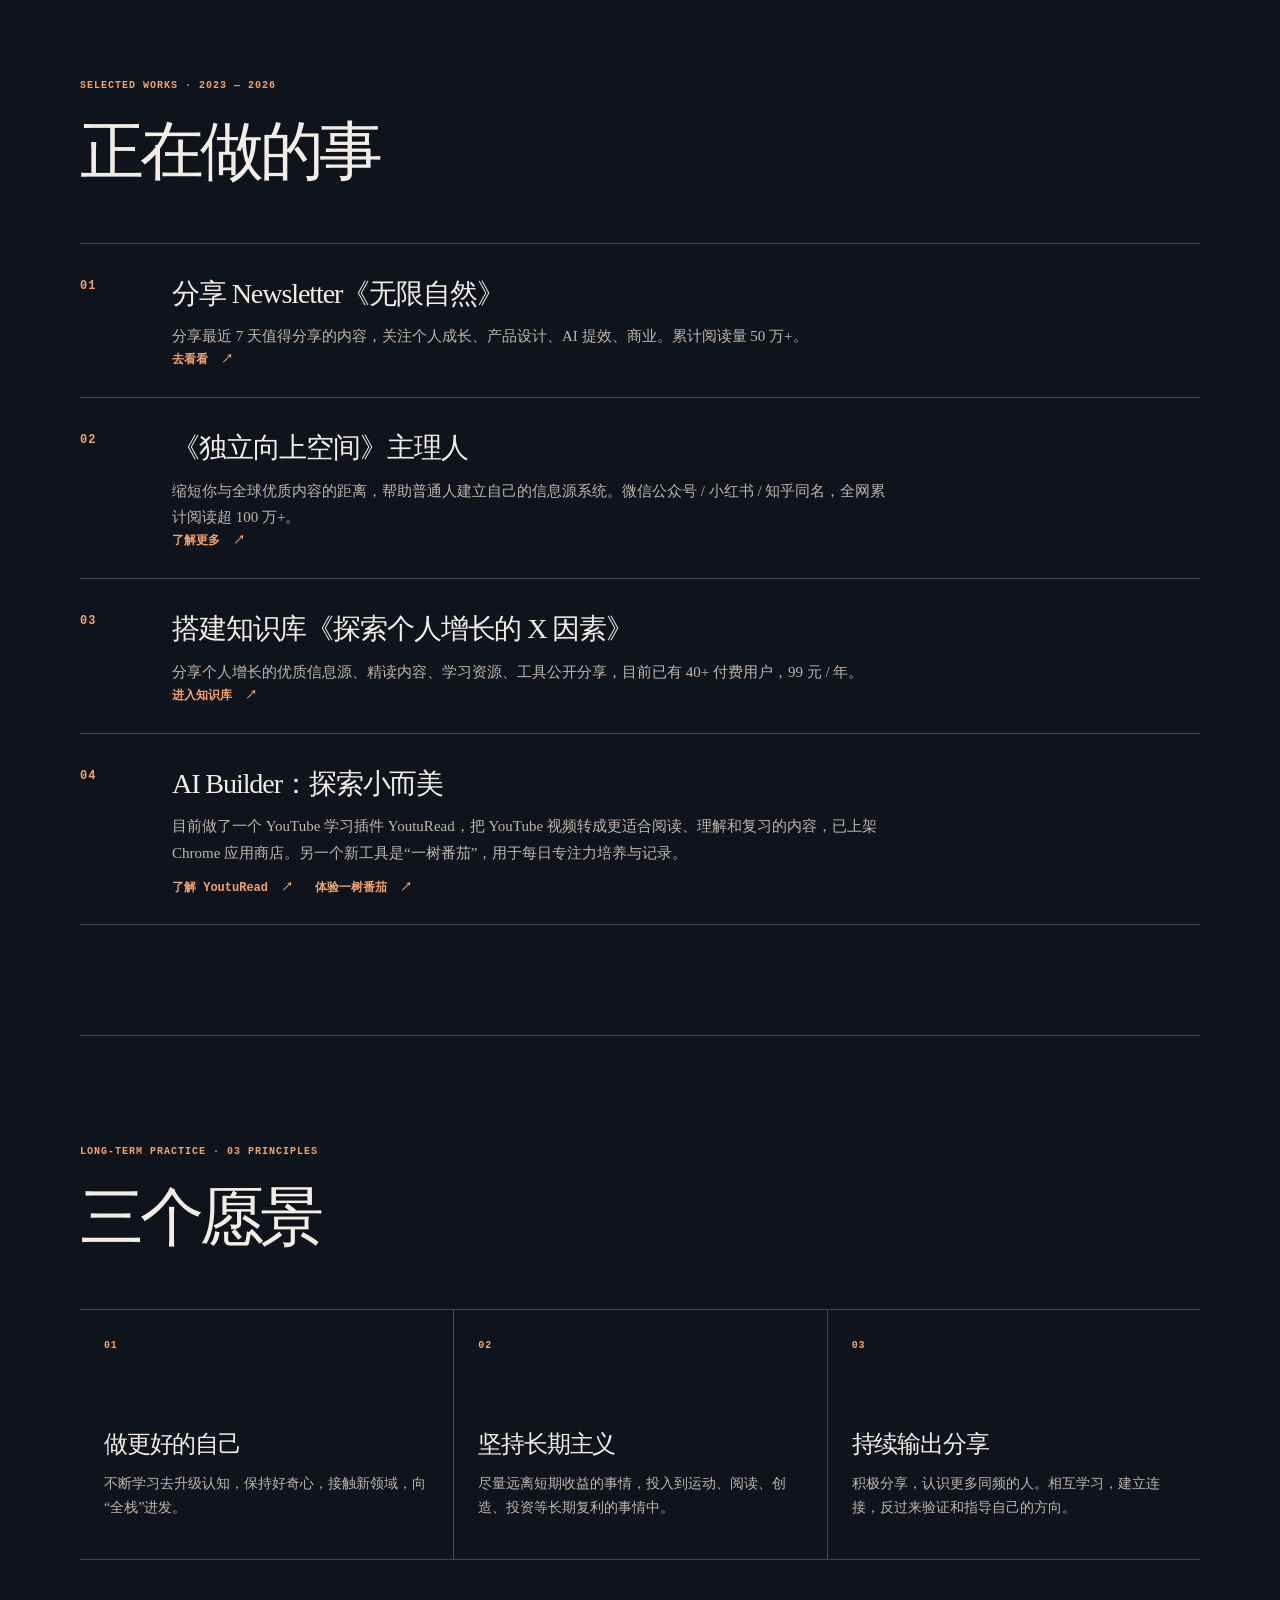
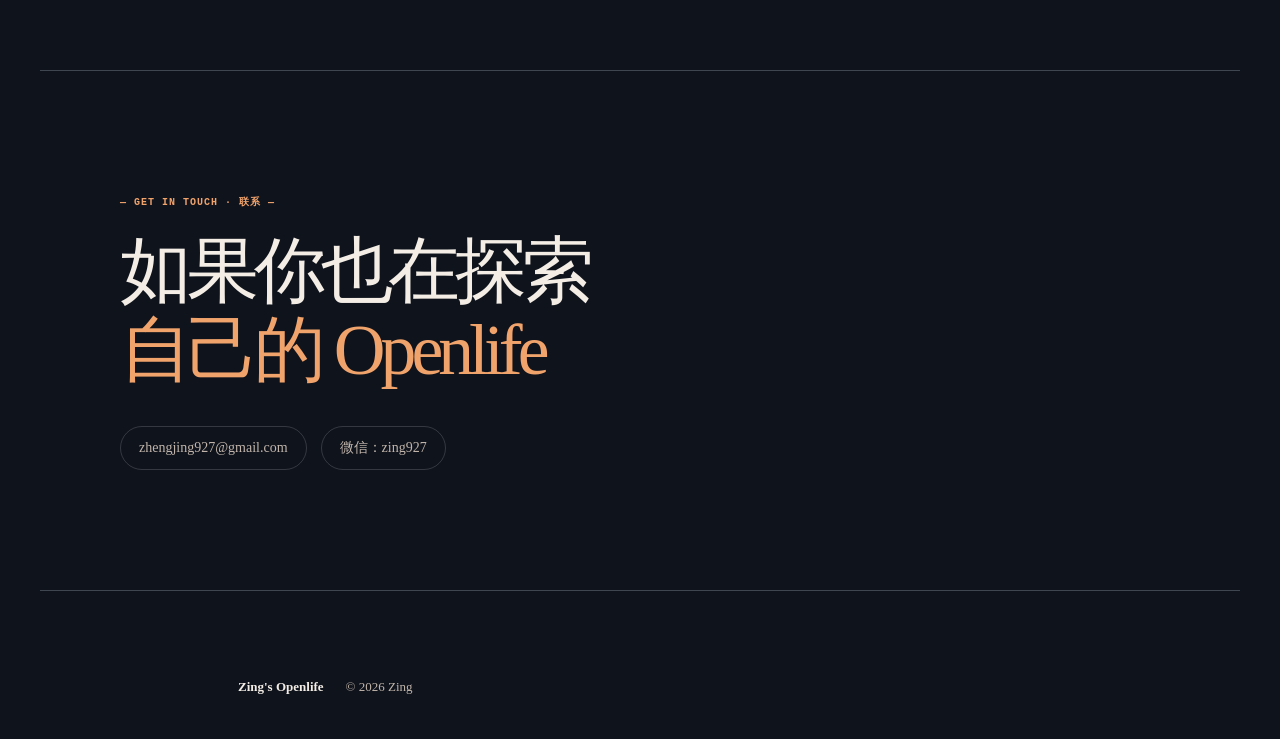
==== commit bf54ce61: "Add files via upload 更新首页布局与视觉效果" ====
--- a/index.html
+++ b/index.html
@@ -6,15 +6,27 @@
     <title>Zing‘s Openlife</title>
     <meta name="description" content="Zing's Openlife：个人增长、产品设计、AI 提效与长期主义。" />
     <link rel="icon" href="./assets/favicon.ico" />
-    <link rel="stylesheet" href="./styles.css" />
+    <link rel="stylesheet" href="./styles.css?v=20260816" />
   </head>
   <body class="blog-page">
     <div class="noise"></div>
+    <div class="sunlit-ambient" aria-hidden="true">
+      <div class="sunlit-glow"></div>
+      <div class="sunlit-glow-bounce"></div>
+      <div class="sunlit-perspective">
+        <div class="sunlit-foliage sunlit-foliage-back"></div>
+        <div class="sunlit-foliage sunlit-foliage-front"></div>
+        <div class="sunlit-blinds"></div>
+      </div>
+      <div class="sunlit-progressive-blur">
+        <div></div><div></div><div></div><div></div>
+      </div>
+    </div>
     <header class="site-header">
       <div class="brand-cluster"><a class="brand" href="./index.html" aria-label="Zing's Openlife 首页">
         <img src="./assets/logo.png" alt="Zing" />
         <span>Zing's Openlife</span>
-      </a><button class="music-toggle is-playing" type="button" aria-label="暂停背景音乐" aria-pressed="true"><span class="music-symbol" aria-hidden="true">♪</span></button></div>
+      </a><button class="music-toggle is-playing" type="button" aria-label="暂停背景音乐" aria-pressed="true"><span class="music-symbol" aria-hidden="true">♪</span></button><button class="ambience-toggle" type="button" aria-label="切换为暮色" aria-pressed="false"><span aria-hidden="true">☀</span></button></div>
       <nav class="main-nav" aria-label="主导航">
         <a href="./index.html">首页</a>
         <a href="./youturead/index.html">YoutuRead 插件</a>
@@ -24,8 +36,36 @@
     <main class="blog-main">
       <section class="intro-section">
         <div class="greeting-row"><div class="lamp" aria-hidden="true"><span class="lamp-wire"></span><svg class="lamp-icon" xmlns="http://www.w3.org/2000/svg" fill="currentColor" aria-label="A lightbulb with rays" viewBox="-14 0 285 285" role="img"><g transform="translate(0,285) scale(0.1,-0.1)"><path d="M1247 2652c-14-15-17-42-17-150 0-124 1-132 22-146 30-21 44-20 68 4 18 18 20 33 20 145s-2 127-20 145c-25 25-52 26-73 2zM1982 2343c-81-87-142-164-142-179 0-21 37-54 60-54 12 0 33 12 47 28 83 88 163 184 163 195 0 7-7 23-16 35-25 37-61 28-112-25zM475 2320c-27-30-14-55 88-160 96-100 114-107 150-58 25 33 22 38-88 156-83 89-114 102-150 62zM1160 2214c-36-7-106-34-156-59-243-120-387-387-353-656 16-134 63-240 170-389 66-92 105-176 126-273 15-72 15-75-5-103-30-43-35-83-14-129 17-36 17-44 4-77-30-76 19-164 104-187 33-9 44-18 62-55 13-28 37-56 63-73 39-26 50-28 140-28 94 0 98 1 136 31 21 17 49 50 63 74 18 31 35 46 65 56 22 7 55 29 73 48 26 30 32 44 32 82 0 25-5 54-10 65-8 14-7 32 5 66 18 52 13 90-16 127-20 25-20 26 0 110 24 102 60 176 145 299 118 171 150 265 150 432 0 190-59 332-194 466-157 156-374 220-590 173zm285-90c146-38 286-155 354-297 103-215 74-432-87-652-71-95-119-196-146-307l-23-93-44-7c-24-3-54-7-66-7l-23-1v239l49 17c60 20 118 76 132 128 28 103-75 186-168 136-37-20-72-89-81-155l-7-59h-40l-40 0-7 62c-12 110-56 163-138 163-163 0-146-220 21-275l49-17v-239l-62 7c-35 4-66 8-69 10-3 2-9 25-13 51-14 105-56 202-144 332-116 172-142 234-158 377-8 80 17 208 59 294 21 44 56 90 107 140 119 120 232 168 395 169 52 1 116-6 150-15zm-301-679c27-27 47-125 26-125-21 0-69 30-84 52-16 23-21 69-9 81 12 12 51 7 67-8zm374-24c4-38-22-72-69-92-38-15-43-9-34 40 9 56 40 93 74 89 21-2 27-9 29-37zm-178-426v-235h-40v235h40zm-100-311c90-4 181-2 239 5 82 10 96 10 110-3 11-12 13-22 5-43-18-52-47-58-284-58-118 0-232 4-253 8-49 11-75 47-58 84 11 23 15 25 54 19 23-3 107-9 187-12zm55-179c83 0 180 3 217 8 62 7 68 6 78-13 14-27-8-65-48-83-43-19-458-16-496 3-38 20-50 41-42 74 7 26 7 26 74 19 37-5 135-8 217-8zm125-193c0-5-9-17-21-28-15-14-40-20-94-22-69-4-74-3-106 27l-34 30h128c70 0 127-4 127-8zM2080 1650c-25-25-26-52-2-73 15-14 42-17 149-17 142 0 156 5 156 57 0 45-24 53-160 53-110 0-125-2-143-20zM196 1617c-20-29-11-62 20-76 14-6 73-11 132-11 122 0 152 12 152 59 0 47-13 51-157 51-127 0-133-1-147-23z"/></g></svg></div><h1>Hey，欢迎来到<br /><em>我的个人博客。</em></h1></div>
-        <p class="intro-lead">我是 Zing，设计学硕士，曾任湖南工学院外聘教师，10+ 产品体验设计师，AI Builder，信息筛选者……</p>
-        <blockquote>持续探索个人增长的 X 因素，探索人生 LifeOS</blockquote>
+        <div class="hero-layout">
+          <div class="hero-copy">
+            <h1>“When you share，<br />Magic happen”</h1>
+            <div class="identity-tags" aria-label="身份标签">
+              <span>设计学硕士</span><span>湖南外聘教师</span><span>产品体验设计师</span><span>AI Builder</span><span>信息筛选者</span><span>杭州 / 兰溪</span>
+            </div>
+            <div class="hero-actions">
+              <span class="hero-action-primary">微信号：zing927</span>
+              <a class="hero-action-secondary" href="#now">查看作品 <span>↓</span></a>
+            </div>
+          </div>
+          <figure class="hero-photo" aria-label="个人照片">
+            <img class="hero-portrait" src="./assets/hero-portrait-office.png" alt="窗边办公场景肖像" />
+            <figcaption>PORTRAIT · OFFICE STUDY</figcaption>
+          </figure>
+        </div>
+        <p class="intro-lead">产品体验设计师 · AI Builder · 信息筛选者<br />湖南 · Since 2014</p>
+        <blockquote>用设计与技术做杠杆，让好奇心成为长期资产。</blockquote>
+      </section>
+
+      <section class="studio-metrics" aria-label="关键数据">
+        <div><span>METRIC · 01</span><strong>10<sup>+</sup></strong><p>产品体验设计年限</p></div>
+        <div><span>METRIC · 02</span><strong>50<sup>万+</sup></strong><p>Newsletter 累计阅读</p></div>
+        <div><span>METRIC · 03</span><strong>100<sup>万+</sup></strong><p>全网内容累计阅读</p></div>
+      </section>
+
+      <section class="studio-epigraph">
+        <p>— EPIGRAPH · 卷首语 —</p>
+        <blockquote>“持续探索个人增长的 X 因素，探索人生 LifeOS。”</blockquote>
+        <span>Zing · 2026</span>
       </section>
 
       <section class="blog-section" id="now">
@@ -48,7 +88,7 @@
       </section>
 
       <section class="contact-section">
-        <h2>如果你也在探索<br /><em>自己的 Openlife</em></h2>
+        <h2>如果你也在探索<em>自己的 Openlife</em></h2>
         <div class="contact-links"><a href="mailto:zhengjing927@gmail.com">zhengjing927@gmail.com</a><span>微信：zing927</span></div>
       </section>
     </main>
@@ -58,6 +98,7 @@
     <script>
       const backgroundMusic = document.querySelector("#background-music");
       const musicToggle = document.querySelector(".music-toggle");
+      const ambienceToggle = document.querySelector(".ambience-toggle");
       backgroundMusic.volume = 0.35;
       function updateMusicButton(isPlaying) {
         musicToggle.setAttribute("aria-pressed", String(isPlaying));
@@ -71,6 +112,40 @@
       backgroundMusic.addEventListener("play", () => updateMusicButton(true));
       backgroundMusic.addEventListener("pause", () => updateMusicButton(false));
       backgroundMusic.play().catch(() => updateMusicButton(false));
+
+      function applyAmbience(isNight, animate = true) {
+        document.body.classList.remove("sunset-mode", "sunrise-mode");
+        if (isNight) document.body.classList.add("sunset-mode");
+        else if (animate) document.body.classList.add("sunrise-mode");
+        ambienceToggle.setAttribute("aria-pressed", String(isNight));
+        ambienceToggle.setAttribute("aria-label", isNight ? "切换为日光" : "切换为暮色");
+        ambienceToggle.querySelector("span").textContent = isNight ? "☾" : "☀";
+      }
+
+      function syncAmbienceWithClock(animate = false) {
+        const hour = new Date().getHours();
+        applyAmbience(hour >= 18 || hour < 6, animate);
+      }
+
+      function scheduleAmbienceSync() {
+        const now = new Date();
+        const next = new Date(now);
+        const hour = now.getHours();
+        next.setHours(hour < 6 ? 6 : hour < 18 ? 18 : 6, 0, 0, 0);
+        if (next <= now) next.setDate(next.getDate() + 1);
+        window.setTimeout(() => {
+          syncAmbienceWithClock(true);
+          scheduleAmbienceSync();
+        }, next - now + 50);
+      }
+
+      syncAmbienceWithClock();
+      scheduleAmbienceSync();
+
+      ambienceToggle.addEventListener("click", () => {
+        const isDusk = !document.body.classList.contains("sunset-mode");
+        applyAmbience(isDusk);
+      });
     </script>
   </body>
 </html>
--- a/styles.css
+++ b/styles.css
@@ -1259,6 +1259,80 @@
     gap: 18px;
   }
 }
+
+/* Keep the product page header identical in size and branding to the homepage. */
+.product-page .site-header { padding: 22px 0; }
+.product-page .brand { font-family: ui-sans-serif, system-ui, -apple-system, BlinkMacSystemFont, "Segoe UI", sans-serif; font-size: 24px; font-weight: 800; letter-spacing: -0.01em; }
+@media (max-width: 680px) {
+  .product-page .site-header { padding: 14px 0 16px; }
+  .product-page .brand { font-size: 20px; }
+}
+
+/* YoutuRead Pro redesign: scoped to the product page so the homepage stays unchanged. */
+.product-page { --yt-ink: #302821; --yt-muted: #766960; --yt-paper: #f8f4ee; --yt-orange: #b9562e; --yt-orange-deep: #8d351f; color: var(--yt-ink); background: radial-gradient(circle at 86% 0%, rgba(188, 80, 39, .13), transparent 34rem), linear-gradient(180deg, #f8f5ef 0%, #f4eee7 42%, #fbf8f3 100%); }
+.product-page .noise { opacity: .16; background-image: linear-gradient(rgba(99, 62, 41, .06) 1px, transparent 1px), linear-gradient(90deg, rgba(99, 62, 41, .04) 1px, transparent 1px); }
+.product-page .site-header { color: var(--yt-ink); }
+.product-page .site-header::before { background: rgba(248, 245, 239, .9); border-bottom-color: rgba(73, 49, 35, .1); }
+.product-page .brand { color: var(--yt-ink); }
+.product-page .brand img { box-shadow: 0 10px 32px rgba(150, 59, 28, .2); }
+.product-page .main-nav { color: #5b4c43; }
+.product-page .main-nav a:hover { color: var(--yt-orange); }
+.product-page .header-cta, .product-page .primary-cta, .product-page .plan-button { background: linear-gradient(135deg, #c86a3b, #963718); box-shadow: 0 14px 34px rgba(152, 55, 24, .2); }
+.product-page .music-toggle { color: var(--yt-orange); border-color: rgba(124, 63, 39, .18); background: rgba(255, 255, 255, .35); }
+.product-page h1, .product-page h2, .product-page h3, .product-page p { color: var(--yt-ink); }
+.product-page em { color: var(--yt-orange); font-style: normal; }
+.yt-hero { width: min(1180px, calc(100% - 48px)); margin: 66px auto 0; display: grid; grid-template-columns: .86fr 1.14fr; gap: 64px; align-items: center; min-height: 600px; }
+.yt-hero-copy { padding: 24px 0 0; }
+.product-page .section-kicker { color: var(--yt-orange); letter-spacing: .16em; text-align: left; font-size: 11px; }
+.yt-hero h1 { margin: 18px 0 22px; font-size: clamp(50px, 6vw, 80px); line-height: 1.02; letter-spacing: -.06em; font-weight: 600; }
+.product-page .hero-text { max-width: 480px; color: var(--yt-muted); font-size: 17px; line-height: 1.9; }
+.product-page .hero-actions { display: flex; align-items: center; gap: 24px; margin-top: 30px; }
+.product-page .primary-cta { border-radius: 7px; padding: 16px 20px; font-size: 15px; }
+.product-page .text-link { color: #66564c; font-weight: 700; }
+.product-page .text-link:hover { color: var(--yt-orange); }
+.hero-proof { display: flex; gap: 26px; margin-top: 38px; }
+.hero-proof span { display: grid; gap: 4px; padding-left: 13px; border-left: 2px solid rgba(185, 86, 46, .35); }
+.hero-proof b { font-size: 14px; }.hero-proof small { color: var(--yt-muted); font-size: 12px; }
+.product-page .product-stage { margin: 0; transform: none; position: relative; }
+.product-page .product-stage::before { inset: 8% -8% -10%; background: radial-gradient(circle, rgba(191, 82, 39, .18), transparent 62%); filter: blur(18px); }
+.product-page .product-stage img { width: 100%; border: 1px solid rgba(81, 51, 36, .16); border-radius: 10px; box-shadow: 0 34px 90px rgba(65, 41, 25, .2); }
+.stage-label { position: absolute; right: 22px; top: 22px; z-index: 2; padding: 8px 12px; border: 1px solid rgba(255, 255, 255, .35); border-radius: 4px; color: white; background: rgba(32, 22, 17, .56); font-size: 11px; letter-spacing: .1em; }
+.yt-stats { width: min(1180px, calc(100% - 48px)); margin: 40px auto 0; padding: 24px 0; display: grid; grid-template-columns: repeat(3, 1fr) 1.5fr; align-items: center; border-top: 1px solid rgba(81, 51, 36, .16); border-bottom: 1px solid rgba(81, 51, 36, .16); }
+.yt-stats div { display: grid; gap: 3px; border-right: 1px solid rgba(81, 51, 36, .14); padding-left: 24px; }.yt-stats div:first-child { padding-left: 0; }.yt-stats strong { font-size: 28px; letter-spacing: -.04em; }.yt-stats span, .yt-stats p { margin: 0; color: var(--yt-muted); font-size: 13px; }.yt-stats p { padding-left: 34px; line-height: 1.6; }
+.yt-problem, .yt-workflow, .yt-install, .yt-feature, .yt-pricing, .yt-audience, .yt-faq, .yt-final { width: min(980px, calc(100% - 48px)); margin: 144px auto 0; }
+.yt-problem h2, .yt-workflow h2, .yt-install h2, .yt-feature h2, .yt-pricing h2, .yt-audience h2, .yt-faq h2 { margin: 15px 0 45px; font-size: clamp(34px, 4.6vw, 56px); line-height: 1.13; letter-spacing: -.055em; font-weight: 500; }
+.problem-grid, .workflow-cards { display: grid; grid-template-columns: repeat(3, 1fr); gap: 18px; }.problem-grid article, .workflow-cards article { padding: 28px; border: 1px solid rgba(81, 51, 36, .15); border-radius: 7px; background: rgba(255, 253, 249, .52); }.problem-grid b, .workflow-cards span { color: var(--yt-orange); font-size: 12px; letter-spacing: .1em; }.problem-grid h3, .workflow-cards h3 { margin: 40px 0 12px; font-size: 21px; font-weight: 600; }.problem-grid p, .workflow-cards p, .feature-copy > p, .pricing-intro > p { color: var(--yt-muted); font-size: 15px; line-height: 1.8; }
+.yt-workflow { padding-top: 100px; border-top: 1px solid rgba(81, 51, 36, .14); }.workflow-cards article { background: #302821; border-color: #302821; }.workflow-cards h3, .workflow-cards p { color: #fbf7f0; }.workflow-cards p { color: #cbbdb3; }.workflow-cards span { display: block; color: #e98a5e; }
+.yt-install { width: min(1180px, calc(100% - 48px)); }
+.yt-install h2 { margin-bottom: 18px; }
+.install-lead { max-width: 700px; margin-bottom: 42px; color: var(--yt-muted) !important; font-size: 16px; line-height: 1.85; }
+.install-methods { display: grid; grid-template-columns: repeat(2, minmax(0, 1fr)); gap: 20px; align-items: start; }
+.install-method { padding: 34px; border: 1px solid rgba(81, 51, 36, .16); border-radius: 8px; background: rgba(255, 253, 249, .58); }
+.install-method.install-store { border-color: rgba(185, 86, 46, .52); background: linear-gradient(145deg, #fffaf3, #f0e1d4); box-shadow: 0 22px 60px rgba(129, 56, 26, .1); }
+.method-heading { display: flex; align-items: center; justify-content: space-between; gap: 16px; }
+.method-number { color: var(--yt-orange); font-size: 11px; font-weight: 900; letter-spacing: .14em; text-transform: uppercase; }
+.method-tag { padding: 6px 10px; border-radius: 999px; color: #fff; background: var(--yt-orange); font: 800 11px/1 ui-sans-serif, system-ui, sans-serif; }
+.method-tag.secondary { color: var(--yt-orange-deep); background: rgba(185, 86, 46, .1); }
+.install-method h3 { margin: 20px 0 28px; font-size: 26px; font-weight: 600; letter-spacing: -.03em; }
+.install-steps { display: grid; gap: 20px; margin: 0; padding: 0; list-style: none; }
+.install-steps li { display: grid; grid-template-columns: 30px 1fr; gap: 13px; align-items: start; }
+.install-steps li > span { width: 30px; height: 30px; display: grid; place-items: center; border: 1px solid rgba(185, 86, 46, .25); border-radius: 50%; color: var(--yt-orange); background: rgba(255, 255, 255, .45); font: 800 12px/1 ui-sans-serif, system-ui, sans-serif; }
+.install-steps strong { display: block; margin: 3px 0 5px; color: var(--yt-ink); font-size: 15px; }
+.install-steps p { margin: 0; color: var(--yt-muted) !important; font-size: 13px; line-height: 1.7; }
+.install-steps code { padding: 2px 5px; border: 1px solid rgba(81, 51, 36, .13); border-radius: 4px; color: var(--yt-orange-deep); background: rgba(255, 255, 255, .55); font-size: 12px; overflow-wrap: anywhere; }
+.install-button { display: flex; align-items: center; justify-content: space-between; min-height: 52px; margin-top: 30px; padding: 0 18px; border: 1px solid var(--yt-orange-deep); border-radius: 6px; color: #fff; background: linear-gradient(135deg, #c86a3b, #963718); font: 800 14px/1 ui-sans-serif, system-ui, sans-serif; transition: transform .2s, box-shadow .2s; }
+.install-button:hover { transform: translateY(-2px); box-shadow: 0 12px 28px rgba(152, 55, 24, .18); }
+.install-button.outline { color: var(--yt-orange-deep); background: transparent; box-shadow: none; }
+.install-tip { display: grid; grid-template-columns: auto 1fr; gap: 22px; margin-top: 20px; padding: 21px 24px; border-left: 3px solid var(--yt-orange); background: rgba(185, 86, 46, .07); }
+.install-tip b { white-space: nowrap; }
+.install-tip p { margin: 0; color: var(--yt-muted) !important; font-size: 14px; line-height: 1.7; }
+.yt-feature { width: min(1180px, calc(100% - 48px)); padding: 84px 9%; display: grid; grid-template-columns: 1fr .75fr; gap: 100px; align-items: center; border-radius: 8px; background: #e9ded3; }.yt-feature h2 { margin-bottom: 20px; }.feature-list { display: grid; gap: 17px; margin-top: 32px; }.feature-list > div { display: flex; gap: 14px; align-items: flex-start; }.feature-list b { color: var(--yt-orange); font-size: 13px; }.feature-list span { display: grid; gap: 4px; }.feature-list strong { font-size: 15px; }.feature-list small { color: var(--yt-muted); }.feature-quote { padding: 28px; border-left: 1px solid rgba(145, 70, 36, .35); }.feature-quote > span { color: var(--yt-orange); font-size: 60px; line-height: .6; }.feature-quote p { margin: 18px 0; font-size: 27px; line-height: 1.45; letter-spacing: -.03em; }.feature-quote small { color: var(--yt-muted); }
+.yt-pricing { width: min(1180px, calc(100% - 48px)); display: grid; grid-template-columns: 1fr 1fr; gap: 80px; align-items: center; }.pricing-intro h2 { margin-bottom: 20px; }.pricing-card { position: relative; padding: 42px; border: 1px solid #ad4b26; border-radius: 8px; background: linear-gradient(145deg, #fffaf3, #ead9ca); box-shadow: 0 24px 70px rgba(129, 56, 26, .16); }.pricing-badge { position: absolute; right: 22px; top: 20px; color: var(--yt-orange-deep); font-size: 10px; letter-spacing: .13em; font-weight: 900; }.price-top small { color: var(--yt-muted); }.price-top strong { display: block; margin: 9px 0 4px; font-size: 68px; line-height: 1; letter-spacing: -.07em; font-weight: 600; }.price-top del { color: #9a877c; }.price-top p { margin: 14px 0 24px; color: var(--yt-muted); font-size: 14px; line-height: 1.6; }.pricing-card .plan-button { margin-bottom: 28px; }.plan-button span { margin-left: auto; }.pricing-card ul { display: grid; gap: 12px; margin: 0; padding: 0; list-style: none; }.pricing-card li { font-size: 15px; }.pricing-card li::before { content: '✓'; margin-right: 10px; color: var(--yt-orange); font-weight: 900; }.pricing-note { display: block; margin-top: 26px; padding-top: 17px; border-top: 1px solid rgba(89, 51, 35, .15); color: var(--yt-muted); line-height: 1.6; }
+.yt-audience h2 { max-width: 800px; }.yt-audience .section-kicker, .yt-faq .section-kicker { text-align: left; }.product-page .audience-grid { grid-template-columns: repeat(4, 1fr); margin-top: 0; }.product-page .audience-grid article { min-height: 150px; padding: 22px; border-radius: 7px; border-color: rgba(81, 51, 36, .14); background: rgba(255, 253, 249, .5); }.product-page .audience-grid span { width: auto; height: auto; margin: 0 0 28px; border: 0; background: none; color: var(--yt-orange); font-size: 22px; }.product-page .audience-grid h3 { margin-bottom: 8px; color: var(--yt-ink); }.product-page .audience-grid p { color: var(--yt-muted); font-size: 13px; line-height: 1.6; }
+.yt-faq { max-width: 980px; }.yt-faq h2 { font-size: 38px; }.product-page .faq-list { grid-template-columns: repeat(2, 1fr); gap: 14px; margin-top: 0; }.product-page .faq-list article { min-height: 150px; padding: 22px; border-radius: 7px; border-color: rgba(81, 51, 36, .14); background: rgba(255, 253, 249, .52); }.product-page .faq-list h3 { margin-bottom: 10px; color: var(--yt-ink); font-size: 17px; }.product-page .faq-section p, .product-page .faq-list p { color: var(--yt-muted); font-size: 14px; line-height: 1.65; }
+.yt-final { text-align: center; margin-top: 160px; padding: 80px 20px; border-top: 1px solid rgba(81, 51, 36, .15); }.yt-final h2 { margin-bottom: 18px; font-size: clamp(38px, 5vw, 62px); line-height: 1.1; letter-spacing: -.06em; font-weight: 500; }.yt-final p { color: var(--yt-muted); }.yt-final .primary-cta { margin-top: 18px; }.product-page .contact-list { justify-content: center; margin-top: 38px; color: var(--yt-muted); }.product-page .contact-list a { color: var(--yt-orange-deep); }.product-page footer { color: var(--yt-muted); border-top-color: rgba(81, 51, 36, .12); }.product-page footer b { color: var(--yt-ink); }
+@media (max-width: 820px) { .yt-hero, .yt-pricing { grid-template-columns: 1fr; gap: 40px; }.yt-hero { margin-top: 30px; min-height: auto; }.product-page .product-stage { order: -1; }.install-methods, .yt-feature { grid-template-columns: 1fr; gap: 20px; }.yt-feature { gap: 35px; padding: 54px 8%; }.yt-stats { grid-template-columns: repeat(3, 1fr); }.yt-stats p { grid-column: 1 / -1; padding: 20px 0 0; }.product-page .audience-grid { grid-template-columns: repeat(2, 1fr); } }
+@media (max-width: 600px) { .product-page .site-header { width: calc(100% - 28px); padding: 15px 0; }.product-page .main-nav a { display: block; }.product-page .main-nav { gap: 14px; font-size: 12px; }.product-page .brand { font-size: 19px; }.product-page .brand img { width: 34px; height: 34px; }.yt-hero, .yt-stats, .yt-problem, .yt-workflow, .yt-install, .yt-feature, .yt-pricing, .yt-audience, .yt-faq, .yt-final { width: calc(100% - 32px); }.yt-hero h1 { font-size: 48px; }.product-page .hero-actions { align-items: flex-start; flex-direction: column; gap: 16px; }.hero-proof { gap: 12px; justify-content: space-between; }.hero-proof b { font-size: 12px; }.hero-proof small { font-size: 10px; }.yt-stats { gap: 12px; }.yt-stats div { padding-left: 10px; }.yt-stats strong { font-size: 21px; }.yt-stats span { font-size: 10px; }.yt-problem, .yt-workflow, .yt-install, .yt-feature, .yt-pricing, .yt-audience, .yt-faq { margin-top: 86px; }.yt-problem h2, .yt-workflow h2, .yt-install h2, .yt-feature h2, .yt-pricing h2, .yt-audience h2 { font-size: 36px; }.problem-grid, .workflow-cards, .product-page .faq-list { grid-template-columns: 1fr; }.problem-grid h3, .workflow-cards h3 { margin-top: 25px; }.yt-workflow { padding-top: 60px; }.install-method { padding: 26px 20px; }.install-tip { grid-template-columns: 1fr; gap: 8px; }.pricing-card { padding: 30px 24px; }.price-top strong { font-size: 56px; }.product-page .audience-grid { gap: 10px; }.product-page .audience-grid article { min-height: 140px; padding: 17px; }.yt-final { margin-top: 100px; padding: 60px 0; }.yt-final h2 { font-size: 42px; }.product-page .modal-card { padding: 26px 18px; }.product-page .payment-options { gap: 8px; }.product-page .qr-code { width: 110px; } }
 
 /* Professional editorial layout for the homepage */
 .blog-page .blog-main { width: min(980px, calc(100% - 64px)); }
@@ -1554,6 +1628,36 @@
 .product-page .contact-list span { border-color: rgba(65, 45, 30, 0.14); color: #6f6259; background: rgba(255, 252, 247, 0.4); }
 .product-page .contact-list a:hover { color: #a4522d; border-color: rgba(164, 82, 45, 0.42); }
 .product-page footer { color: #84766b; border-top: 1px solid rgba(65, 45, 30, 0.12); padding-top: 20px; }
+
+/* YoutuRead landing page refresh */
+.product-page .hero { min-height: 620px; margin-top: 40px; }
+.product-page .section-kicker { letter-spacing: .14em; font-size: 11px; font-family: ui-sans-serif, system-ui, sans-serif; font-weight: 800; }
+.product-page h1 { font-size: clamp(46px, 5vw, 70px); line-height: 1.04; }
+.product-page h1 strong, .product-page h2 em, .product-page .about-section em { color: #a4522d; font-style: normal; }
+.product-page .hero-text { font-size: 18px; max-width: 550px; }
+.hero-actions { display: flex; align-items: center; gap: 24px; margin: 28px 0 22px; }
+.text-link { color: #8a776b; font-size: 14px; border-bottom: 1px solid rgba(164,82,45,.28); padding-bottom: 5px; }
+.text-link:hover { color: #a4522d; }
+.product-page .primary-cta { box-shadow: 0 12px 30px rgba(164,82,45,.24); background: linear-gradient(135deg,#b96b45,#9d4528); }
+.proof-strip { width: min(var(--max), calc(100% - 48px)); margin: 10px auto 0; border-block: 1px solid rgba(65,45,30,.13); display: grid; grid-template-columns: repeat(3,1fr) 1.3fr; align-items: center; padding: 25px 0; gap: 24px; }
+.proof-strip div { display:flex; align-items:baseline; gap:10px; border-right:1px solid rgba(65,45,30,.12); }
+.proof-strip strong { color:#a4522d; font: 700 25px ui-sans-serif,system-ui,sans-serif; }
+.proof-strip span,.proof-strip p { color:#806f64; font-size:13px; margin:0; }
+.proof-strip p { text-align:right; letter-spacing:.04em; }
+.pain-section,.workflow-section { width:min(var(--max),calc(100% - 48px)); margin:120px auto 0; }
+.section-intro { max-width:700px; }
+.section-intro h2,.product-page .pro-panel h2 { color:#332821; font-size:clamp(32px,4vw,46px); line-height:1.15; font-weight:500; letter-spacing:-.04em; margin:13px 0 17px; }
+.section-intro p,.pricing-lead { color:#806f64; font-size:16px; line-height:1.75; max-width:560px; }
+.pain-grid { display:grid; grid-template-columns:repeat(3,1fr); gap:14px; margin-top:45px; }
+.pain-grid article { padding:30px 28px; border:1px solid rgba(65,45,30,.13); background:rgba(255,252,247,.43); min-height:190px; }
+.pain-grid span,.workflow span { color:#a4522d; font:700 12px ui-sans-serif,system-ui,sans-serif; letter-spacing:.08em; }
+.pain-grid h3 { color:#3c3028; font-size:20px; margin:22px 0 10px; }
+.pain-grid p { color:#806f64; font-size:14px; line-height:1.7; margin:0; }
+.workflow { display:grid; grid-template-columns:1fr auto 1fr auto 1fr; gap:24px; align-items:center; margin-top:45px; border-top:1px solid rgba(65,45,30,.13); border-bottom:1px solid rgba(65,45,30,.13); padding:35px 0; }
+.workflow h3 { color:#3c3028; font-size:18px; margin:15px 0 8px; }.workflow p { color:#806f64; font-size:14px; line-height:1.6; margin:0; }.workflow i { color:#a4522d; font-size:25px; font-style:normal; }
+.product-page .pro-panel { margin-top:120px; padding:64px; }.product-page .pro-panel h2 { margin-bottom:12px; }.pricing-lead { margin-bottom:34px; }
+.product-page .pro-plan { transform:translateY(-8px); }
+@media (max-width:680px){.product-page .hero{min-height:auto;margin-top:24px}.product-page h1{font-size:42px}.product-page .hero-text{font-size:16px}.hero-actions{align-items:flex-start;flex-direction:column;gap:16px}.proof-strip{grid-template-columns:repeat(3,1fr);gap:8px}.proof-strip div{display:block}.proof-strip strong{display:block}.proof-strip p{grid-column:1/-1;text-align:left;margin-top:10px}.pain-section,.workflow-section{margin-top:80px}.pain-grid{grid-template-columns:1fr;margin-top:30px}.workflow{grid-template-columns:1fr;gap:22px}.workflow i{display:none}.product-page .pro-panel{margin-top:80px;padding:34px 22px}.product-page .pro-plan{transform:none}}
 .product-page footer b { color: #3a2d25; }
 .product-page footer a:hover { color: #a4522d; }
 .product-page .modal-backdrop { background: rgba(53, 39, 28, 0.42); }
@@ -1856,6 +1960,46 @@
   .blog-page .project-card:last-child { min-height: 0; padding: 20px; }
   .blog-page .vision-grid article { min-height: 0; padding: 20px; }
   .blog-page .contact-section { padding: 40px 22px 44px; }
+}
+
+/* Final product-page header alignment: same brand and height as the homepage. */
+.product-page .site-header { padding-top: 22px; padding-bottom: 22px; }
+.product-page .brand { font-family: ui-sans-serif, system-ui, -apple-system, BlinkMacSystemFont, "Segoe UI", sans-serif; font-size: 24px; font-weight: 800; letter-spacing: -0.01em; }
+@media (max-width: 680px) {
+  .product-page .site-header { padding-top: 14px; padding-bottom: 16px; }
+  .product-page .brand { font-size: 20px; }
+}
+
+/* The YoutuRead route inherits the homepage header exactly. */
+.product-page .site-header {
+  position: sticky;
+  top: 16px;
+  width: min(920px, calc(100% - 32px));
+  margin: 16px auto 0;
+  padding: 10px 16px;
+  border: 1px solid rgba(255, 255, 255, 0.56);
+  border-radius: 999px;
+  background: rgba(255, 250, 244, 0.56);
+  box-shadow: 0 12px 34px rgba(80, 54, 34, 0.12), inset 0 1px 0 rgba(255, 255, 255, 0.7);
+  backdrop-filter: blur(22px) saturate(135%);
+  -webkit-backdrop-filter: blur(22px) saturate(135%);
+}
+.product-page .site-header::before { display: none; }
+.product-page .site-header .brand { gap: 10px; font-size: 21px; font-weight: 800; letter-spacing: -0.01em; }
+.product-page .site-header .brand img { width: 38px; height: 38px; border-radius: 50%; }
+.product-page .site-header .main-nav { gap: 8px; font-size: 14px; }
+.product-page .site-header .main-nav a { padding: 9px 15px; border-radius: 999px; }
+.product-page .site-header .main-nav a:hover,
+.product-page .site-header .main-nav a[aria-current="page"] { color: #3c3028; background: rgba(255, 255, 255, 0.5); }
+@media (max-width: 1060px) {
+  .product-page .site-header { top: 12px; margin-top: 12px; border-radius: 28px; }
+}
+@media (max-width: 680px) {
+  .product-page .site-header { top: 8px; width: min(100% - 20px, var(--max)); margin-top: 8px; padding: 8px 10px 9px; border-radius: 24px; }
+  .product-page .site-header .brand { font-size: 18px; }
+  .product-page .site-header .brand img { width: 34px; height: 34px; }
+  .product-page .site-header .main-nav { gap: 4px; }
+  .product-page .site-header .main-nav a { padding: 7px 11px; }
 }
 
 /* Plain editorial mode */
@@ -1914,3 +2058,560 @@
   .blog-page .project-card:last-child { padding: 19px 0; }
   .blog-page .contact-section { padding: 48px 0; }
 }
+
+/* Sunlit ambient layer — adapted for the editorial homepage. */
+.blog-page {
+  --sunlit-light: #ffffff;
+  --sunlit-shadow: #1a1917;
+  --sunlit-bounce: #fff7e6;
+  --sunlit-evening: #fccc83;
+  --sunlit-dusk: #db7a2a;
+  --sunlit-night: #0f131c;
+  --sunlit-dawn: #16132b;
+  --sunlit-morning: #9fb3bf;
+  --sunlit-timing: cubic-bezier(.455, .19, 0, .985);
+  background-color: var(--sunlit-light);
+  transition: color 1.1s ease;
+}
+
+.sunlit-ambient {
+  position: fixed;
+  inset: 0;
+  z-index: 0;
+  overflow: hidden;
+  pointer-events: none;
+  isolation: isolate;
+}
+
+.sunlit-glow,
+.sunlit-glow-bounce,
+.sunlit-perspective,
+.sunlit-progressive-blur {
+  position: absolute;
+  inset: 0;
+}
+
+.sunlit-glow {
+  opacity: .5;
+  background: linear-gradient(309deg, var(--sunlit-bounce), var(--sunlit-bounce) 20%, transparent);
+  transition: background 1s var(--sunlit-timing), opacity 1s var(--sunlit-timing);
+}
+
+.sunlit-glow-bounce {
+  opacity: .5;
+  background: linear-gradient(355deg, var(--sunlit-bounce) 0%, transparent 30%, transparent 100%);
+  transition: background 1s var(--sunlit-timing), opacity 1s var(--sunlit-timing);
+}
+
+.sunlit-perspective {
+  top: -30vh;
+  right: 0;
+  left: auto;
+  width: 80vw;
+  height: 130vh;
+  opacity: .07;
+  mix-blend-mode: multiply;
+  mask-image: linear-gradient(90deg, transparent 0 28%, rgba(0, 0, 0, .18) 36%, rgba(0, 0, 0, .72) 50%, #000 62%);
+  -webkit-mask-image: linear-gradient(90deg, transparent 0 28%, rgba(0, 0, 0, .18) 36%, rgba(0, 0, 0, .72) 50%, #000 62%);
+  transform-origin: top right;
+  transform-style: preserve-3d;
+  transform: matrix3d(.75, -.0625, 0, .0008, 0, 1, 0, 0, 0, 0, 1, 0, 0, 0, 0, 1);
+  transition: transform 1.7s var(--sunlit-timing), opacity 4s ease;
+}
+
+.sunlit-blinds {
+  position: absolute;
+  inset: 0;
+  background:
+    linear-gradient(90deg, transparent 0 33.1%, var(--sunlit-shadow) 33.1% 33.5%, transparent 33.5% 66.4%, var(--sunlit-shadow) 66.4% 66.8%, transparent 66.8%),
+    repeating-linear-gradient(180deg, var(--sunlit-shadow) 0 40px, transparent 40px 80px);
+  transition: background 1s var(--sunlit-timing);
+}
+
+/* Keep the window edge crisp while the cast shadow dissipates to the left. */
+.sunlit-blinds::after {
+  content: "";
+  position: absolute;
+  inset: -28px;
+  background: inherit;
+  opacity: .72;
+  filter: blur(22px);
+  mask-image: linear-gradient(90deg, #000 0, rgba(0, 0, 0, .72) 38%, rgba(0, 0, 0, .26) 68%, transparent 86%);
+  -webkit-mask-image: linear-gradient(90deg, #000 0, rgba(0, 0, 0, .72) 38%, rgba(0, 0, 0, .26) 68%, transparent 86%);
+}
+
+.sunlit-foliage {
+  position: absolute;
+  width: 1320px;
+  height: 1160px;
+  right: -560px;
+  bottom: -20px;
+  border-radius: 48%;
+  background-color: var(--sunlit-shadow);
+  mask-image:
+    radial-gradient(ellipse 15% 12% at 12% 18%, #000 55%, transparent 62%),
+    radial-gradient(ellipse 18% 13% at 31% 12%, #000 54%, transparent 62%),
+    radial-gradient(ellipse 13% 17% at 50% 22%, #000 55%, transparent 63%),
+    radial-gradient(ellipse 20% 15% at 70% 14%, #000 54%, transparent 62%),
+    radial-gradient(ellipse 18% 18% at 87% 28%, #000 52%, transparent 62%),
+    radial-gradient(ellipse 22% 16% at 18% 45%, #000 56%, transparent 64%),
+    radial-gradient(ellipse 15% 20% at 39% 48%, #000 53%, transparent 62%),
+    radial-gradient(ellipse 22% 17% at 61% 42%, #000 54%, transparent 63%),
+    radial-gradient(ellipse 20% 22% at 82% 54%, #000 53%, transparent 62%),
+    radial-gradient(ellipse 25% 19% at 25% 73%, #000 55%, transparent 65%),
+    radial-gradient(ellipse 21% 18% at 53% 76%, #000 54%, transparent 64%),
+    radial-gradient(ellipse 28% 22% at 80% 83%, #000 54%, transparent 64%);
+  -webkit-mask-image:
+    radial-gradient(ellipse 15% 12% at 12% 18%, #000 55%, transparent 62%),
+    radial-gradient(ellipse 18% 13% at 31% 12%, #000 54%, transparent 62%),
+    radial-gradient(ellipse 13% 17% at 50% 22%, #000 55%, transparent 63%),
+    radial-gradient(ellipse 20% 15% at 70% 14%, #000 54%, transparent 62%),
+    radial-gradient(ellipse 18% 18% at 87% 28%, #000 52%, transparent 62%),
+    radial-gradient(ellipse 22% 16% at 18% 45%, #000 56%, transparent 64%),
+    radial-gradient(ellipse 15% 20% at 39% 48%, #000 53%, transparent 62%),
+    radial-gradient(ellipse 22% 17% at 61% 42%, #000 54%, transparent 63%),
+    radial-gradient(ellipse 20% 22% at 82% 54%, #000 53%, transparent 62%),
+    radial-gradient(ellipse 25% 19% at 25% 73%, #000 55%, transparent 65%),
+    radial-gradient(ellipse 21% 18% at 53% 76%, #000 54%, transparent 64%),
+    radial-gradient(ellipse 28% 22% at 80% 83%, #000 54%, transparent 64%);
+  animation: sunlit-billow 8s ease-in-out infinite;
+}
+
+.sunlit-foliage-back {
+  opacity: .72;
+  filter: blur(3px);
+}
+
+.sunlit-foliage-front {
+  right: -1%;
+  bottom: -7%;
+  width: 48%;
+  height: 52%;
+  opacity: .52;
+  filter: blur(1px);
+  animation-duration: 13s;
+  animation-direction: reverse;
+}
+
+.sunlit-progressive-blur > div {
+  position: absolute;
+  inset: 0;
+  backdrop-filter: blur(var(--sunlit-blur));
+  -webkit-backdrop-filter: blur(var(--sunlit-blur));
+  mask-image: linear-gradient(252deg, transparent, transparent var(--stop-1), #000 var(--stop-2), #000);
+  -webkit-mask-image: linear-gradient(252deg, transparent, transparent var(--stop-1), #000 var(--stop-2), #000);
+}
+
+.sunlit-progressive-blur > div:nth-child(1) { --sunlit-blur: 6px; --stop-1: 0%; --stop-2: 0%; }
+.sunlit-progressive-blur > div:nth-child(2) { --sunlit-blur: 12px; --stop-1: 40%; --stop-2: 80%; }
+.sunlit-progressive-blur > div:nth-child(3) { --sunlit-blur: 48px; --stop-1: 40%; --stop-2: 70%; }
+.sunlit-progressive-blur > div:nth-child(4) { --sunlit-blur: 96px; --stop-1: 70%; --stop-2: 80%; }
+
+.ambience-toggle {
+  width: 24px;
+  height: 24px;
+  display: grid;
+  place-items: center;
+  margin-left: 8px;
+  padding: 0;
+  font-size: 14px;
+  color: #8c4e2c;
+  border: 1px solid rgba(93, 65, 46, .18);
+  border-radius: 50%;
+  background: rgba(255, 255, 255, .44);
+  cursor: pointer;
+  transition: color .2s ease, background .2s ease, transform .2s ease;
+}
+
+.ambience-toggle:hover { color: #65351f; background: rgba(255, 255, 255, .72); transform: translateY(-1px); }
+
+.blog-page.sunset-mode {
+  --sunlit-light: var(--sunlit-night);
+  --sunlit-shadow: #030307;
+  --sunlit-bounce: #1b293f;
+  animation: sunlit-sunset 1.7s linear both;
+}
+
+.blog-page.sunrise-mode { animation: sunlit-sunrise 1s linear both; }
+.blog-page.sunset-mode .sunlit-perspective { opacity: .3; transform: matrix3d(.8333, .0833, 0, .0003, 0, 1, 0, 0, 0, 0, 1, 0, 0, 0, 0, 1); }
+.blog-page.sunset-mode .site-header { background: rgba(35, 32, 40, .64); border-color: rgba(255, 255, 255, .12); }
+.blog-page.sunset-mode .brand,
+.blog-page.sunset-mode .main-nav,
+.blog-page.sunset-mode .intro-section h1,
+.blog-page.sunset-mode .section-heading h2,
+.blog-page.sunset-mode .project-card h3,
+.blog-page.sunset-mode .vision-grid h3,
+.blog-page.sunset-mode .contact-section h2,
+.blog-page.sunset-mode footer b { color: #f3ede6; }
+.blog-page.sunset-mode .intro-lead,
+.blog-page.sunset-mode .project-card p,
+.blog-page.sunset-mode .vision-grid p,
+.blog-page.sunset-mode .contact-links,
+.blog-page.sunset-mode footer { color: #c1b5ab; }
+.blog-page.sunset-mode .project-card,
+.blog-page.sunset-mode .vision-grid article { border-color: rgba(255, 255, 255, .14); }
+.blog-page.sunset-mode .contact-links a,
+.blog-page.sunset-mode .contact-links span { color: #c1b5ab; border-color: rgba(255, 255, 255, .16); }
+.blog-page.sunset-mode .ambience-toggle { color: #f4d6a4; background: rgba(255, 255, 255, .1); border-color: rgba(255, 255, 255, .16); }
+
+/* Keep the editorial hierarchy legible against the night ambience. */
+.blog-page.sunset-mode {
+  --home-ink: #f7f4ee;
+  --home-muted: #c8d2df;
+  --home-accent: #f1a36c;
+  --home-rule: rgba(222, 232, 244, .24);
+  --home-surface: rgba(17, 29, 47, .58);
+}
+
+.blog-page.sunset-mode .studio-metrics strong,
+.blog-page.sunset-mode .studio-epigraph blockquote { color: var(--home-ink); }
+.blog-page.sunset-mode .studio-metrics p,
+.blog-page.sunset-mode .studio-epigraph > span,
+.blog-page.sunset-mode .intro-section::after { color: var(--home-muted); }
+.blog-page.sunset-mode .studio-metrics span,
+.blog-page.sunset-mode .studio-epigraph > p,
+.blog-page.sunset-mode .section-heading::before,
+.blog-page.sunset-mode .project-index,
+.blog-page.sunset-mode .project-card a { color: var(--home-accent); }
+.blog-page.sunset-mode .studio-metrics,
+.blog-page.sunset-mode .studio-metrics div,
+.blog-page.sunset-mode .intro-section::after,
+.blog-page.sunset-mode .project-list,
+.blog-page.sunset-mode .project-card,
+.blog-page.sunset-mode .project-card:last-child,
+.blog-page.sunset-mode .vision-grid,
+.blog-page.sunset-mode .vision-grid article { border-color: var(--home-rule); }
+
+@keyframes sunlit-billow {
+  0%, 100% { transform: perspective(400px) rotateX(0) rotateY(0) scale(1); }
+  25% { transform: perspective(400px) rotateX(1deg) rotateY(2deg) scale(1.02); }
+  50% { transform: perspective(400px) rotateX(-4deg) rotateY(-2deg) scale(.97); }
+  75% { transform: perspective(400px) rotateX(1deg) rotateY(-1deg) scale(1.04); }
+}
+
+@keyframes sunlit-sunrise {
+  0% { background-color: var(--sunlit-night); }
+  10% { background-color: var(--sunlit-dawn); }
+  35% { background-color: var(--sunlit-morning); }
+  100% { background-color: #ffffff; }
+}
+
+@keyframes sunlit-sunset {
+  0% { background-color: #ffffff; }
+  30% { background-color: var(--sunlit-evening); }
+  60% { background-color: var(--sunlit-dusk); }
+  90% { background-color: var(--sunlit-dawn); }
+  100% { background-color: var(--sunlit-night); }
+}
+
+@media (max-width: 680px) {
+  .ambience-toggle { width: 23px; height: 23px; margin-left: 6px; font-size: 13px; }
+}
+
+@media (prefers-reduced-motion: reduce) {
+  .sunlit-foliage { animation: none; }
+  .blog-page,
+  .sunlit-glow,
+  .sunlit-glow-bounce,
+  .sunlit-perspective { transition: none; }
+}
+
+/* Editorial composition inspired by Huasheng's reel-like information rhythm. */
+.blog-page .blog-main {
+  width: min(1120px, calc(100% - 80px));
+}
+
+.blog-page .intro-section {
+  position: relative;
+  max-width: none;
+  min-height: min(760px, calc(100vh - 100px));
+  padding: clamp(140px, 17vh, 210px) 0 96px;
+  display: flex;
+  flex-direction: column;
+  justify-content: center;
+}
+
+.blog-page .intro-section::before {
+  content: "REEL 01 · SCENE 001 · ZING'S OPENLIFE / 2026";
+  position: absolute;
+  top: 74px;
+  left: 0;
+  color: var(--home-muted);
+  font: 600 10px/1.2 ui-monospace, SFMono-Regular, Menlo, monospace;
+  letter-spacing: .12em;
+}
+
+.blog-page .intro-section::after {
+  content: "设计学硕士 · 10+ 产品体验设计师\A AI Builder · 信息筛选者\A\A 用设计与技术做杠杆，\A 让好奇心成为长期资产。";
+  white-space: pre-line;
+  position: absolute;
+  right: 0;
+  bottom: 105px;
+  width: min(300px, 28%);
+  padding: 22px 0 0 24px;
+  border-top: 1px solid var(--home-rule);
+  border-left: 1px solid var(--home-rule);
+  color: var(--home-muted);
+  font: 15px/1.7 ui-sans-serif, system-ui, sans-serif;
+}
+
+.blog-page .greeting-row { display: block; }
+.blog-page .greeting-row .lamp { display: none; }
+.blog-page .intro-section h1 {
+  max-width: 850px;
+  margin: 0;
+  color: var(--home-ink);
+  font-size: clamp(64px, 8.2vw, 118px);
+  font-weight: 500;
+  line-height: .96;
+  letter-spacing: -.08em;
+}
+.blog-page .intro-lead { margin: 42px 0 0; color: var(--home-muted); font-size: 16px; line-height: 1.75; }
+.blog-page .intro-section > blockquote { display: none; }
+
+/* Hero portrait layout: the uploaded portrait will replace this 3:4 placeholder. */
+.blog-page .greeting-row,
+.blog-page .intro-section > .intro-lead { display: none; }
+.blog-page .intro-section::after { display: none; }
+.blog-page .hero-layout {
+  display: grid;
+  grid-template-columns: minmax(0, 1fr) minmax(280px, 350px);
+  gap: clamp(48px, 10vw, 150px);
+  align-items: end;
+  margin-top: 76px;
+}
+.blog-page .intro-section .hero-copy h1 {
+  max-width: none;
+  margin: 0;
+  color: var(--home-ink);
+  font-size: clamp(118px, 14vw, 210px);
+  font-weight: 500;
+  line-height: .8;
+  letter-spacing: -.12em;
+}
+.blog-page .hero-alias {
+  margin: 34px 0 32px;
+  color: var(--home-accent);
+  font: 500 clamp(28px, 3.2vw, 44px)/1 Georgia, "Times New Roman", serif;
+  letter-spacing: -.04em;
+}
+.blog-page .identity-tags {
+  display: flex;
+  flex-wrap: wrap;
+  max-width: 520px;
+  border-top: 1px solid var(--home-rule);
+}
+.blog-page .identity-tags span {
+  padding: 12px 16px 12px 0;
+  color: var(--home-muted);
+  font: 14px/1.4 ui-sans-serif, system-ui, sans-serif;
+}
+.blog-page .identity-tags span:not(:last-child)::after { content: "·"; margin-left: 16px; color: var(--home-accent); }
+.blog-page .hero-photo {
+  width: 100%;
+  aspect-ratio: 3 / 4;
+  margin: 0;
+  display: flex;
+  flex-direction: column;
+  justify-content: space-between;
+  padding: 18px;
+  border: 1px solid var(--home-rule);
+  background: linear-gradient(145deg, rgba(255,255,255,.56), rgba(218,202,177,.18));
+}
+.blog-page .hero-photo-placeholder {
+  flex: 1;
+  display: flex;
+  flex-direction: column;
+  align-items: center;
+  justify-content: center;
+  gap: 10px;
+  border: 1px dashed var(--home-rule);
+  color: var(--home-muted);
+  font: 600 10px/1 ui-monospace, SFMono-Regular, Menlo, monospace;
+  letter-spacing: .14em;
+}
+.blog-page .hero-photo-placeholder b { color: var(--home-accent); font-size: 13px; font-weight: 600; }
+.blog-page .hero-portrait {
+  flex: 1;
+  min-height: 0;
+  width: 100%;
+  display: block;
+  object-fit: cover;
+  object-position: center 48%;
+  filter: grayscale(1) contrast(.98);
+}
+.blog-page .hero-photo figcaption { margin-top: 14px; color: var(--home-muted); font: 600 9px/1 ui-monospace, SFMono-Regular, Menlo, monospace; letter-spacing: .12em; }
+.blog-page.sunset-mode .hero-photo { background: linear-gradient(145deg, rgba(41,57,79,.54), rgba(9,17,30,.24)); }
+.blog-page.sunset-mode .hero-portrait { filter: grayscale(1) brightness(.76) contrast(.98); }
+
+@media (max-width: 680px) {
+  .blog-page .hero-layout { grid-template-columns: 1fr; gap: 52px; margin-top: 62px; }
+  .blog-page .intro-section .hero-copy h1 { font-size: clamp(96px, 30vw, 144px); }
+  .blog-page .hero-alias { margin: 25px 0; }
+  .blog-page .identity-tags span { padding: 10px 12px 10px 0; font-size: 13px; }
+  .blog-page .identity-tags span:not(:last-child)::after { margin-left: 12px; }
+  .blog-page .hero-photo { width: min(100%, 340px); }
+}
+
+/* Portrait-led hero rhythm: name, identity, statement, then action. */
+.blog-page .hero-layout { align-items: center; margin-top: 64px; }
+.blog-page .hero-copy { padding: 34px 0; }
+.blog-page .intro-section .hero-copy h1 {
+  font-size: clamp(78px, 7.7vw, 120px);
+  line-height: .82;
+  letter-spacing: -.11em;
+}
+.blog-page .hero-alias {
+  margin: 2px 0 38px;
+  color: var(--home-accent);
+  font-size: clamp(92px, 10.2vw, 162px);
+  line-height: .78;
+  letter-spacing: -.09em;
+}
+.blog-page .identity-tags { max-width: 480px; }
+.blog-page .identity-tags span {
+  color: var(--home-muted);
+  font: 500 11px/1.6 ui-monospace, SFMono-Regular, Menlo, monospace;
+  letter-spacing: .08em;
+  text-transform: uppercase;
+}
+.blog-page .hero-manifesto {
+  margin: 72px 0 44px;
+  color: var(--home-ink);
+  font: 400 clamp(25px, 2.5vw, 38px)/1.45 Georgia, "Times New Roman", serif;
+  letter-spacing: -.05em;
+}
+.blog-page .hero-actions { display: flex; align-items: center; flex-wrap: wrap; gap: 26px; }
+.blog-page .hero-actions a { font: 500 11px/1 ui-monospace, SFMono-Regular, Menlo, monospace; letter-spacing: .14em; text-decoration: none; text-transform: uppercase; }
+.blog-page .hero-action-primary { display: inline-flex; align-items: center; gap: 28px; padding: 18px 22px; color: #fffaf5; background: var(--home-accent); }
+.blog-page .hero-action-primary span { font-size: 18px; line-height: 0; }
+.blog-page .hero-action-secondary { color: var(--home-muted); }
+.blog-page .hero-action-secondary span { margin-left: 8px; color: var(--home-accent); font-size: 17px; }
+.blog-page .hero-action-primary:hover { background: var(--home-ink); }
+.blog-page .hero-action-secondary:hover { color: var(--home-ink); }
+
+@media (max-width: 680px) {
+  .blog-page .hero-layout { margin-top: 56px; }
+  .blog-page .hero-copy { padding: 0; }
+  .blog-page .intro-section .hero-copy h1 { font-size: clamp(72px, 21vw, 96px); }
+  .blog-page .hero-alias { margin-bottom: 30px; font-size: clamp(76px, 22vw, 108px); }
+  .blog-page .hero-manifesto { margin: 50px 0 32px; font-size: 26px; }
+}
+
+/* Compact byline variant: keep the English name paired with the Chinese name. */
+.blog-page .intro-section .hero-copy h1 { white-space: nowrap; }
+.blog-page .hero-byline {
+  margin: 0 0 28px;
+  color: var(--home-ink);
+  font: 500 clamp(36px, 3.6vw, 54px)/1 Georgia, "Times New Roman", serif;
+  letter-spacing: -.065em;
+}
+.blog-page .intro-section .hero-copy .hero-alias {
+  display: inline;
+  margin: 0 0 0 .18em;
+  color: var(--home-accent);
+  font: 500 .58em/.9 Georgia, "Times New Roman", serif;
+  letter-spacing: -.07em;
+  vertical-align: .08em;
+}
+.blog-page .intro-section .hero-copy h1 {
+  white-space: normal;
+  max-width: 650px;
+  font: 500 clamp(56px, 5.7vw, 84px)/.98 Georgia, "Times New Roman", serif;
+  letter-spacing: -.07em;
+}
+.blog-page .hero-manifesto {
+  margin: 34px 0 32px;
+  color: var(--home-ink);
+  font: italic 400 clamp(22px, 2vw, 30px)/1.35 Georgia, "Times New Roman", serif;
+  letter-spacing: -.035em;
+}
+.blog-page .identity-tags { max-width: 620px; }
+.blog-page .hero-actions { margin-top: 44px; }
+.blog-page .hero-actions a,
+.blog-page .hero-actions .hero-action-primary { font: 500 11px/1 ui-monospace, SFMono-Regular, Menlo, monospace; letter-spacing: .1em; }
+.blog-page .hero-actions .hero-action-primary { display: inline-flex; align-items: center; padding: 18px 22px; color: #fffaf5; background: var(--home-accent); }
+
+@media (max-width: 680px) {
+  .blog-page .intro-section .hero-copy h1 { white-space: normal; }
+  .blog-page .hero-byline { margin-bottom: 22px; font-size: 34px; }
+  .blog-page .intro-section .hero-copy h1 { font-size: clamp(44px, 12vw, 62px); }
+  .blog-page .intro-section .hero-copy .hero-alias { margin-left: .12em; }
+  .blog-page .hero-manifesto { margin: 30px 0 26px; font-size: 22px; }
+  .blog-page .hero-actions { margin-top: 32px; }
+}
+
+.studio-metrics {
+  display: grid;
+  grid-template-columns: repeat(3, 1fr);
+  border-top: 1px solid var(--home-rule);
+  border-bottom: 1px solid var(--home-rule);
+}
+.studio-metrics div { min-height: 190px; padding: 22px 22px 24px; border-left: 1px solid var(--home-rule); }
+.studio-metrics div:first-child { border-left: 0; }
+.studio-metrics span,
+.studio-epigraph > p { color: var(--home-accent); font: 600 10px/1.2 ui-monospace, SFMono-Regular, Menlo, monospace; letter-spacing: .1em; }
+.studio-metrics strong { display: block; margin: 36px 0 8px; color: var(--home-ink); font: 500 clamp(38px, 4.3vw, 62px)/.85 ui-sans-serif, system-ui, sans-serif; letter-spacing: -.075em; }
+.studio-metrics sup { font-size: .38em; vertical-align: top; letter-spacing: -.02em; }
+.studio-metrics p { margin: 0; color: var(--home-muted); font-size: 13px; }
+
+.studio-epigraph { padding: 150px 11% 145px; text-align: center; }
+.studio-epigraph blockquote { max-width: none; margin: 32px auto 22px; padding: 0; border: 0; color: var(--home-ink); font-size: clamp(32px, 4.7vw, 62px); font-weight: 500; line-height: 1.18; letter-spacing: -.06em; }
+.studio-epigraph > span { color: var(--home-muted); font-size: 13px; }
+
+.blog-page .blog-section { padding: 110px 0; border-top: 1px solid var(--home-rule); }
+.blog-page .section-heading { display: block; margin-bottom: 48px; }
+.blog-page .section-heading::before { display: block; margin-bottom: 16px; color: var(--home-accent); font: 600 10px/1.2 ui-monospace, SFMono-Regular, Menlo, monospace; letter-spacing: .1em; }
+.blog-page #now .section-heading::before { content: "SELECTED WORKS · 2023 — 2026"; }
+.blog-page .vision-section .section-heading::before { content: "LONG-TERM PRACTICE · 03 PRINCIPLES"; }
+.blog-page .section-heading::after { display: none; }
+.blog-page .section-heading h2 { font-size: clamp(40px, 5vw, 64px); font-weight: 500; letter-spacing: -.065em; }
+
+.blog-page .project-list { display: block; border-top: 1px solid var(--home-rule); }
+.blog-page .project-card,
+.blog-page .project-card:last-child { grid-template-columns: 70px minmax(0, 1fr) 80px; align-items: start; min-height: 0; padding: 30px 0; border: 0; border-bottom: 1px solid var(--home-rule); border-radius: 0; background: transparent; }
+.blog-page .project-card:hover { background: transparent; border-color: var(--home-rule); }
+.blog-page .project-index { padding-top: 6px; font: 600 12px/1 ui-monospace, SFMono-Regular, Menlo, monospace; }
+.blog-page .project-card h3 { margin-bottom: 10px; font-size: clamp(21px, 2.2vw, 30px); font-weight: 500; letter-spacing: -.04em; }
+.blog-page .project-card p { max-width: 720px; margin: 0; font-size: 15px; line-height: 1.75; }
+.blog-page .project-card a { align-self: start; color: var(--home-accent); font: 600 12px/1 ui-monospace, SFMono-Regular, Menlo, monospace; }
+.blog-page .project-links { gap: 22px; margin-top: 16px; }
+
+.blog-page .vision-grid { display: grid; grid-template-columns: repeat(3, 1fr); gap: 0; border-top: 1px solid var(--home-rule); }
+.blog-page .vision-grid article { min-height: 250px; padding: 24px; border: 0; border-left: 1px solid var(--home-rule); border-bottom: 1px solid var(--home-rule); border-radius: 0; background: transparent; }
+.blog-page .vision-grid article:first-child { border-left: 0; }
+.blog-page .vision-grid article > span { font: 600 10px/1 ui-monospace, SFMono-Regular, Menlo, monospace; }
+.blog-page .vision-grid h3 { margin: 76px 0 12px; font-size: 24px; font-weight: 500; letter-spacing: -.05em; }
+.blog-page .vision-grid p { margin: 0; font-size: 14px; line-height: 1.7; }
+
+.blog-page .contact-section { margin: 0 -40px; padding: 120px max(40px, calc((100vw - 1120px) / 2)); border-top: 1px solid var(--home-rule); border-bottom: 1px solid var(--home-rule); border-radius: 0; color: var(--home-muted); background: transparent; }
+.blog-page .contact-section::before { content: "— GET IN TOUCH · 联系 —"; color: var(--home-accent); font: 600 10px/1.2 ui-monospace, SFMono-Regular, Menlo, monospace; letter-spacing: .1em; }
+.blog-page .contact-section h2 { max-width: 820px; margin: 26px 0 38px; color: var(--home-ink); font-size: clamp(48px, 5.6vw, 78px); font-weight: 500; line-height: 1.03; letter-spacing: -.07em; }
+.blog-page .contact-section h2 em { display: block; margin-top: .08em; color: var(--home-accent); }
+.blog-page .contact-links { gap: 14px; }
+.blog-page .contact-links a,
+.blog-page .contact-links span { padding: 12px 18px; border-color: var(--home-rule); color: var(--home-muted); }
+
+@media (max-width: 680px) {
+  .blog-page .blog-main { width: min(100% - 32px, 1120px); }
+  .blog-page .intro-section { min-height: 680px; padding: 140px 0 70px; }
+  .blog-page .intro-section::before { top: 66px; font-size: 9px; }
+  .blog-page .intro-section::after { position: static; width: auto; margin-top: 45px; padding-left: 16px; font-size: 13px; }
+  .blog-page .intro-section h1 { font-size: clamp(50px, 13.3vw, 62px); }
+  .studio-metrics { grid-template-columns: repeat(2, 1fr); }
+  .studio-metrics div:nth-child(3) { border-left: 0; border-top: 1px solid var(--home-rule); }
+  .studio-metrics div { min-height: 150px; padding: 18px; }
+  .studio-epigraph { padding: 100px 0; }
+  .blog-page .blog-section { padding: 76px 0; }
+  .blog-page .section-heading { margin-bottom: 30px; }
+  .blog-page .project-card,
+  .blog-page .project-card:last-child { grid-template-columns: 42px 1fr; gap: 8px; padding: 24px 0; }
+  .blog-page .project-card > div { grid-column: 2; }
+  .blog-page .project-card > div > a { display: inline-block; margin-top: 15px; }
+  .blog-page .project-card h3 { font-size: 21px; }
+  .blog-page .vision-grid { grid-template-columns: 1fr; }
+  .blog-page .vision-grid article,
+  .blog-page .vision-grid article:first-child { min-height: 0; padding: 28px 0; border-left: 0; }
+  .blog-page .vision-grid h3 { margin: 34px 0 10px; }
+  .blog-page .contact-section { margin: 0 -16px; padding: 80px 16px; }
+}
